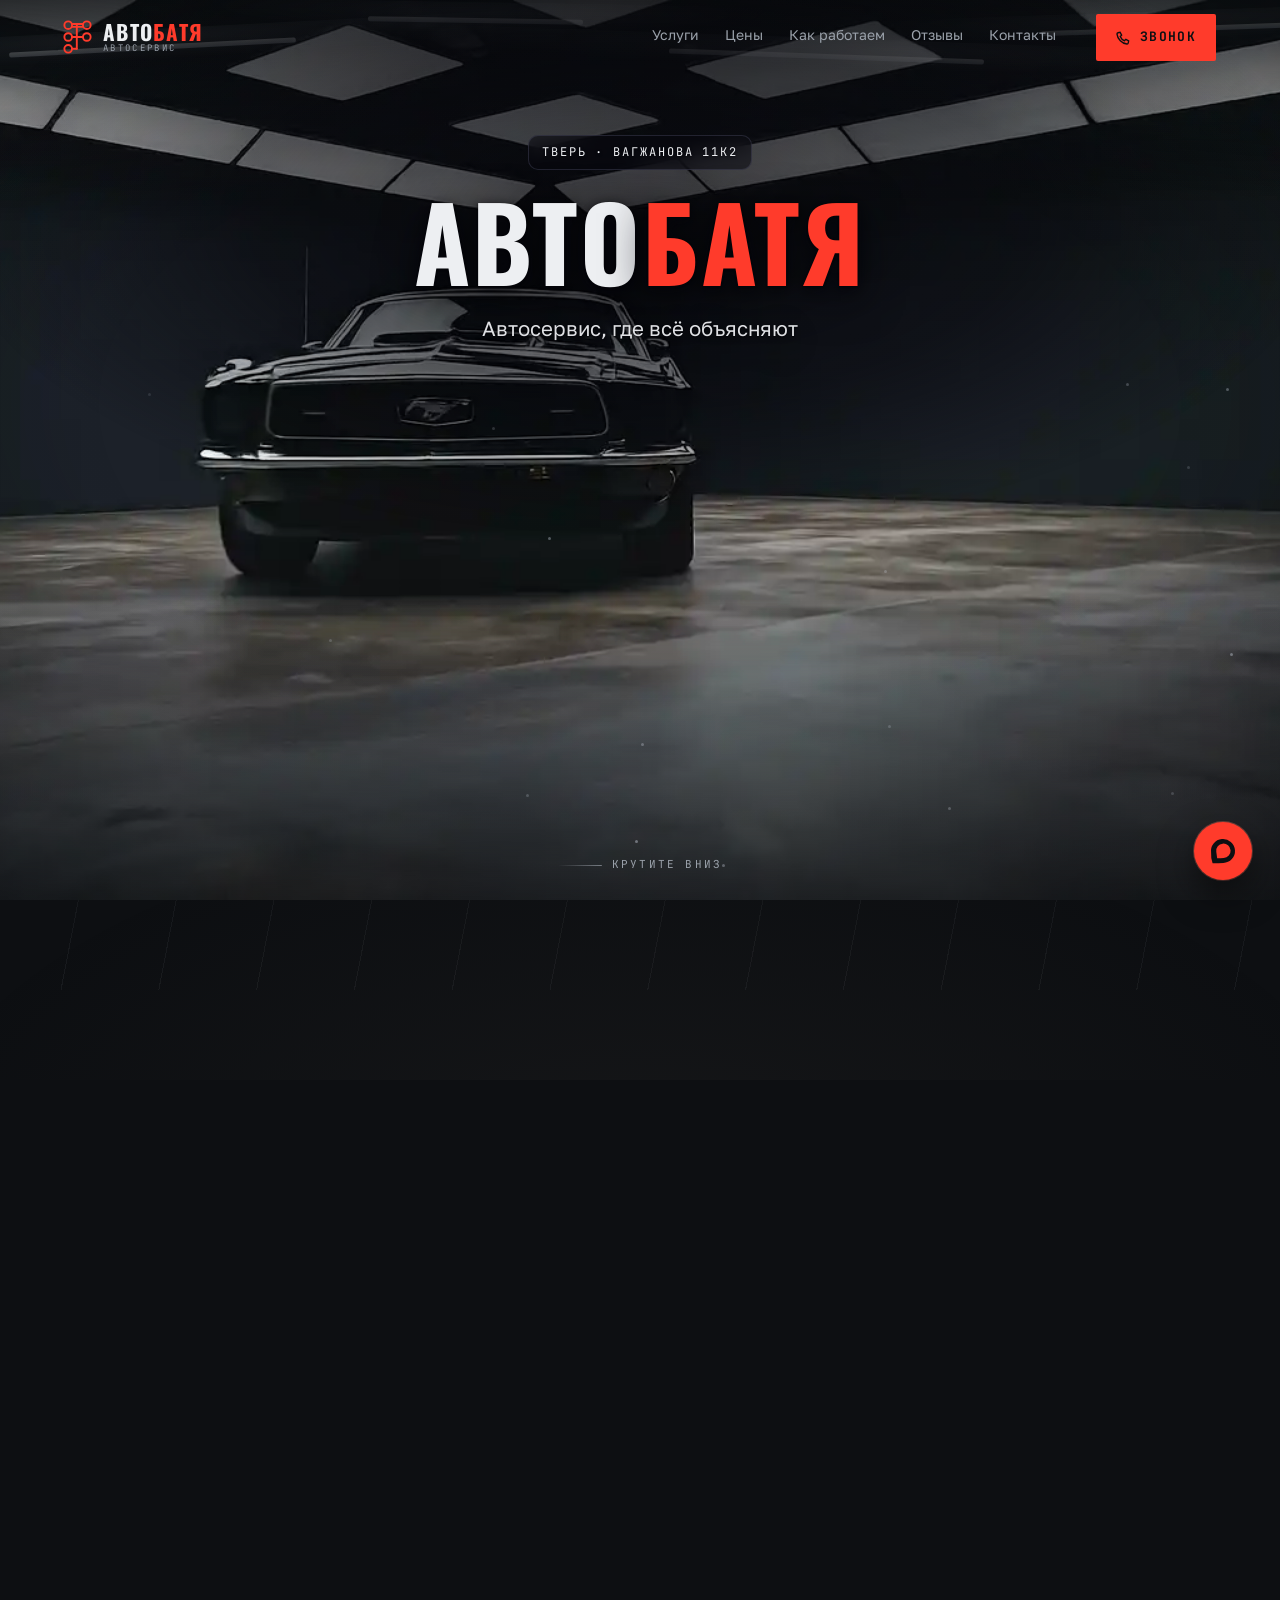
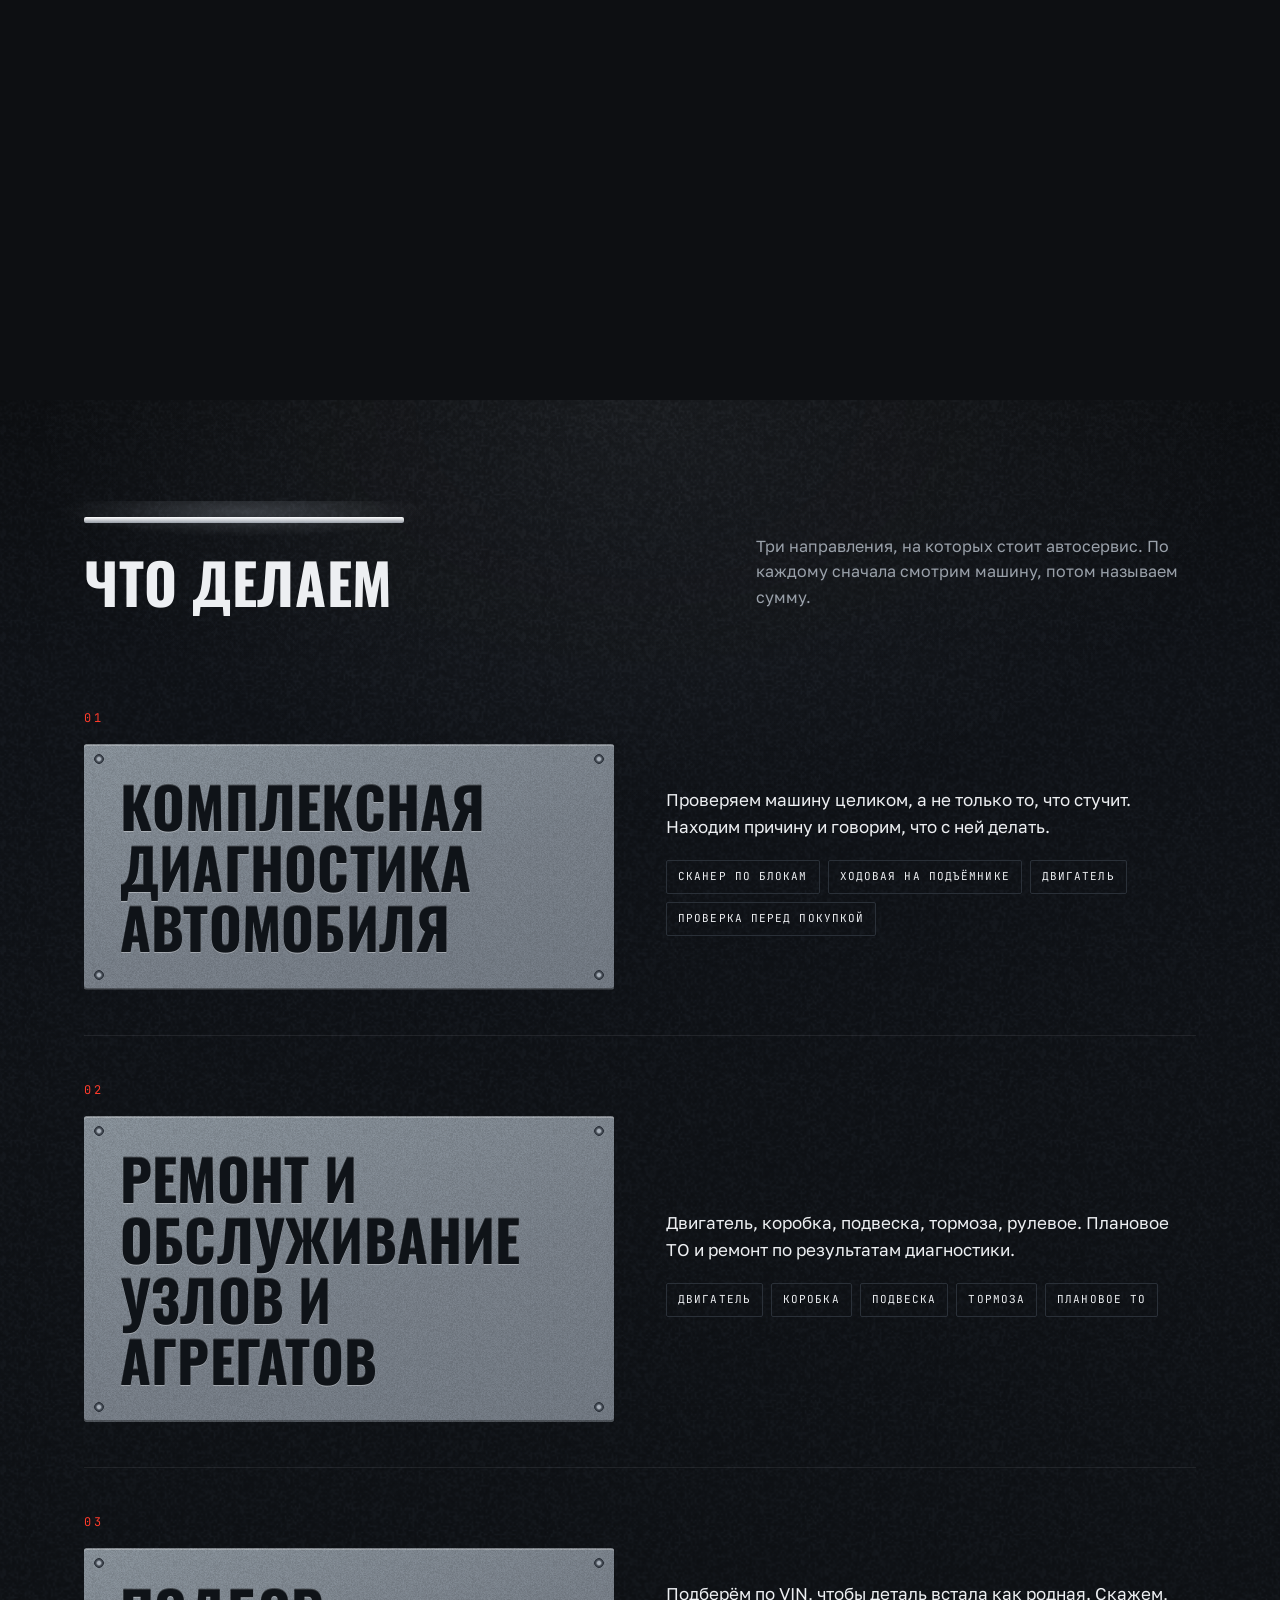
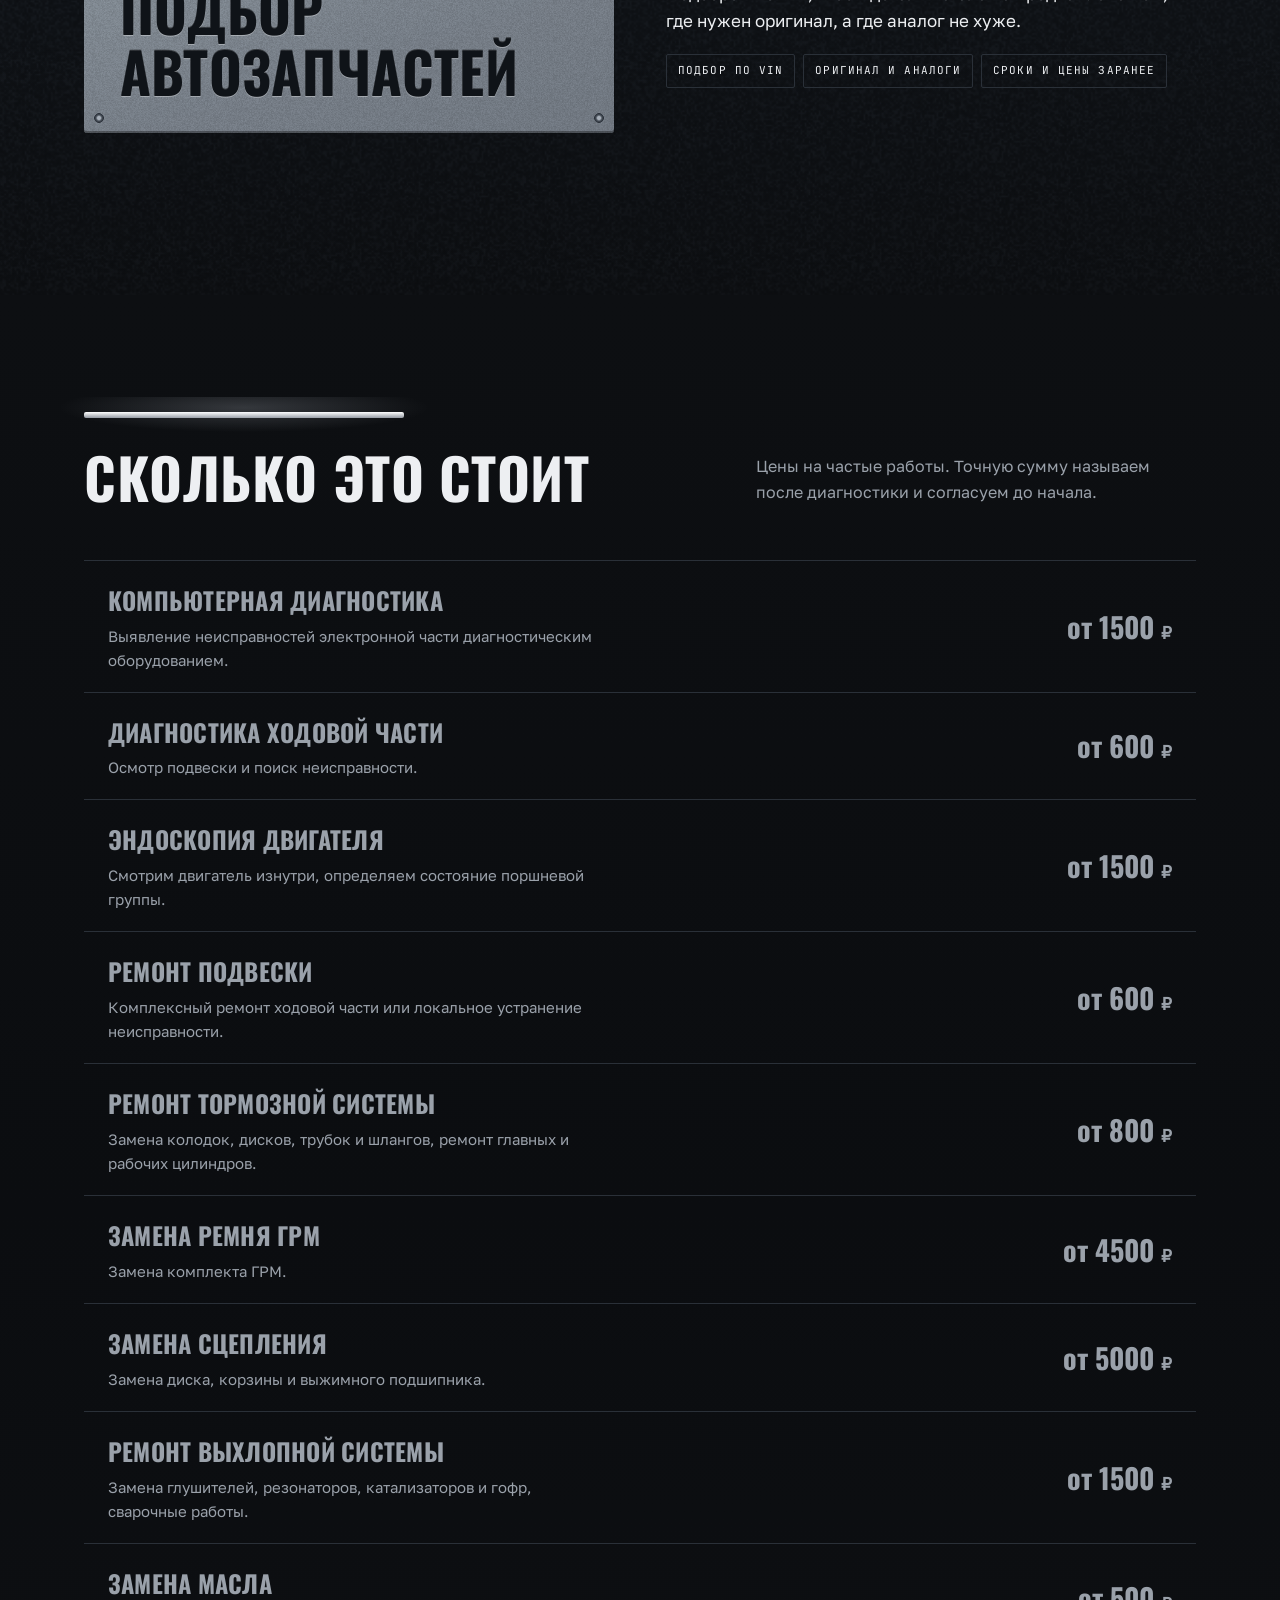
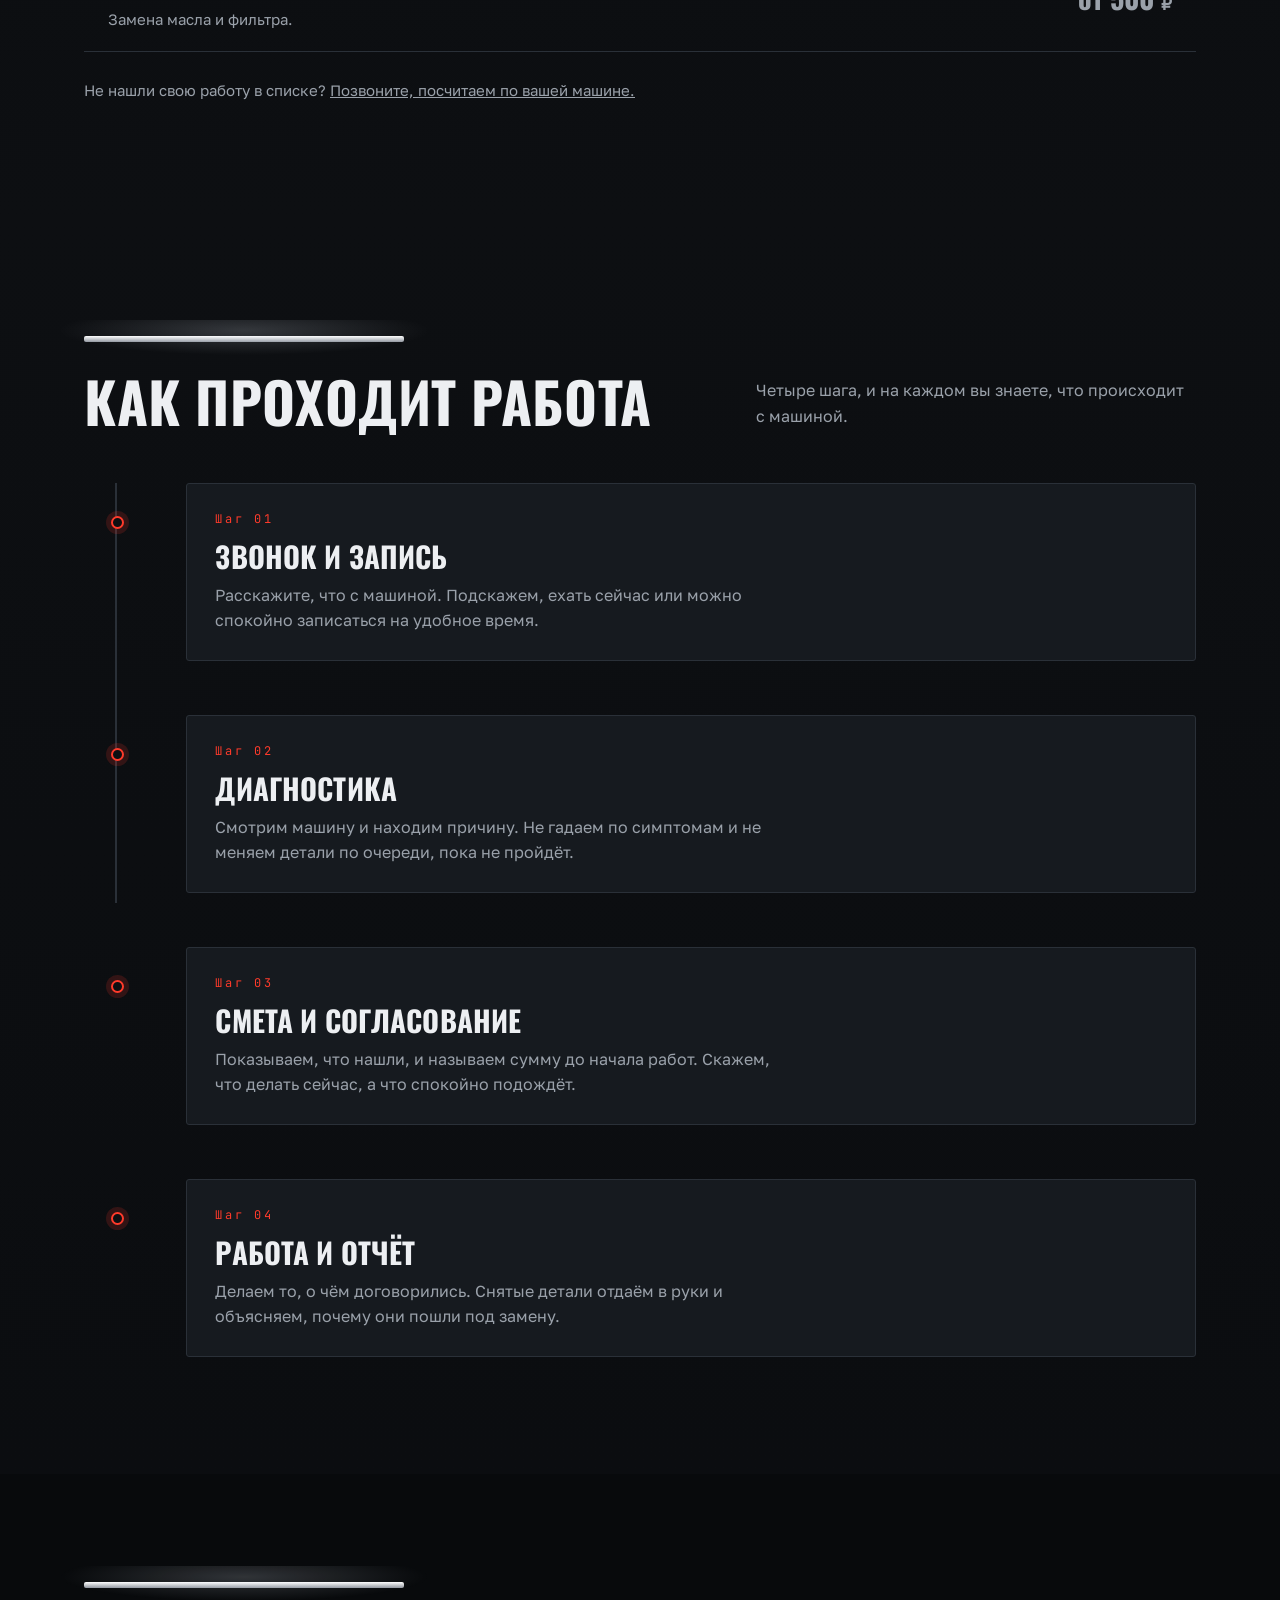
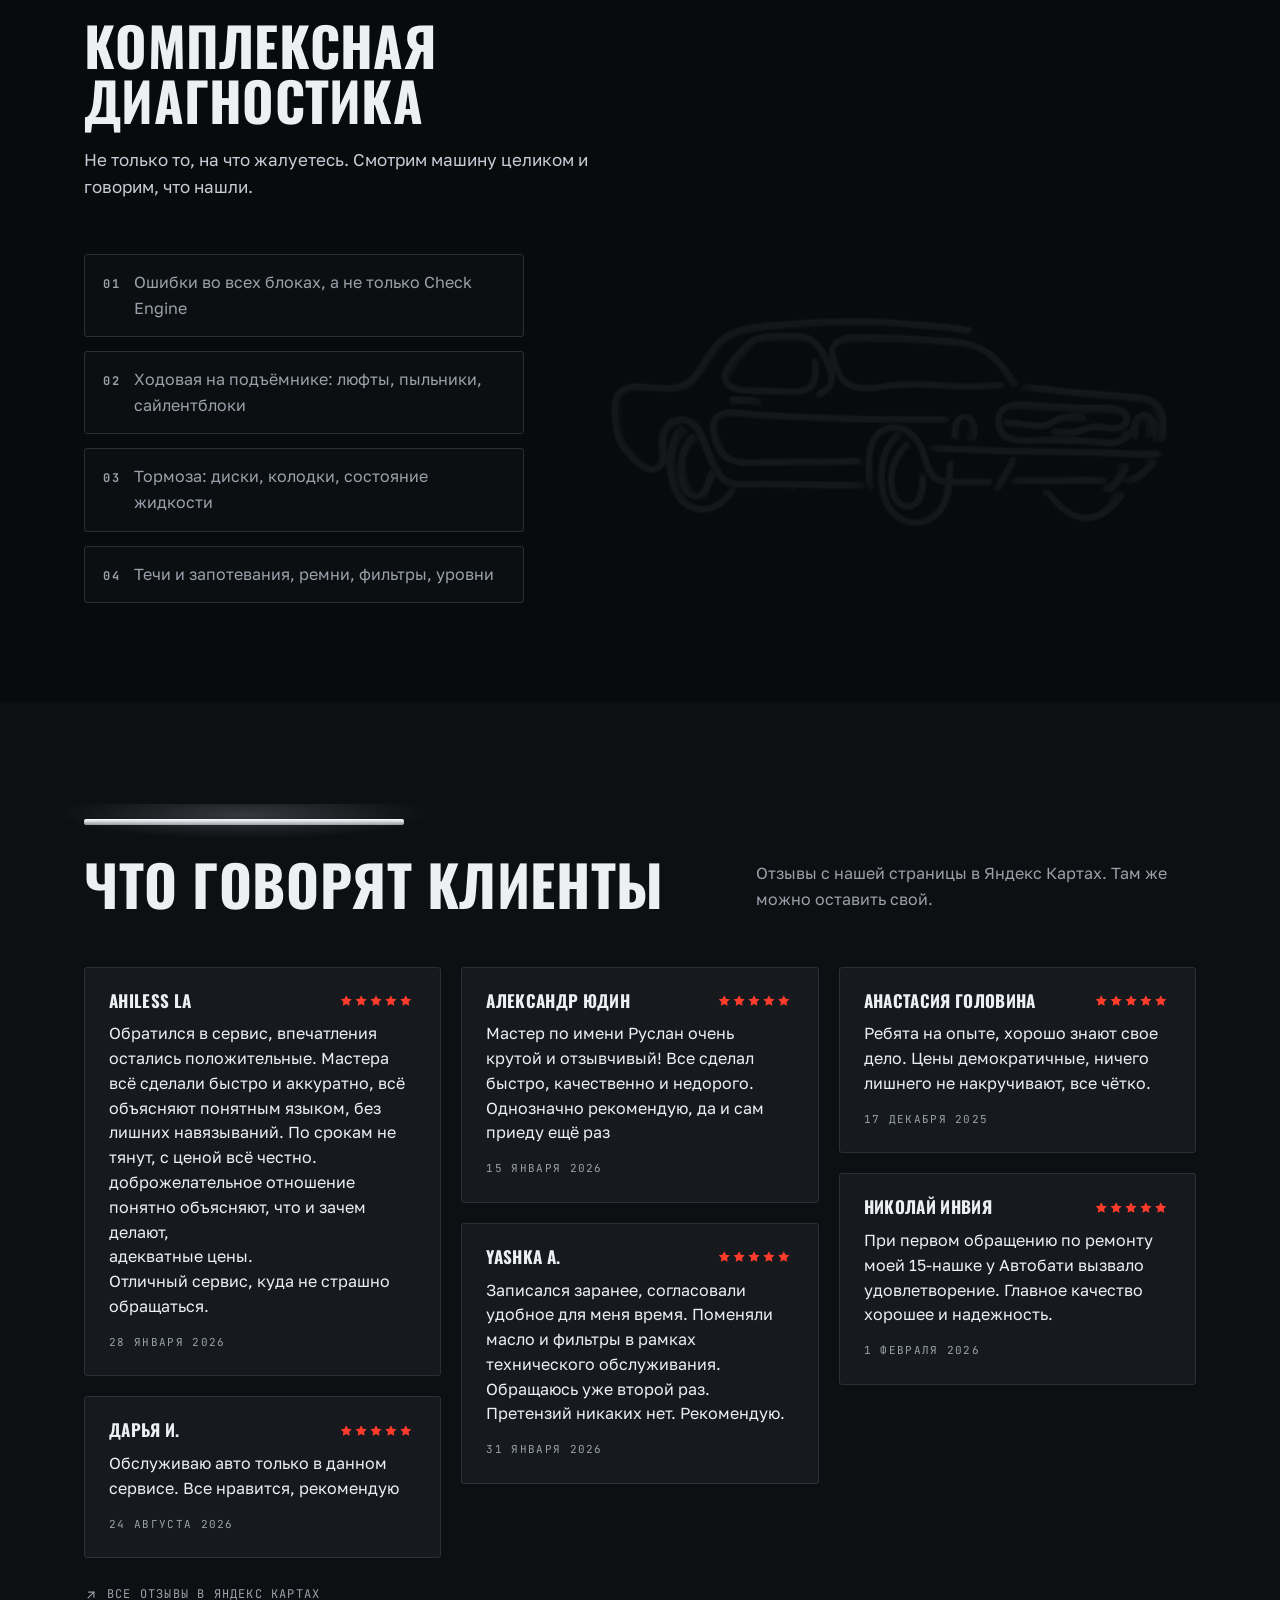
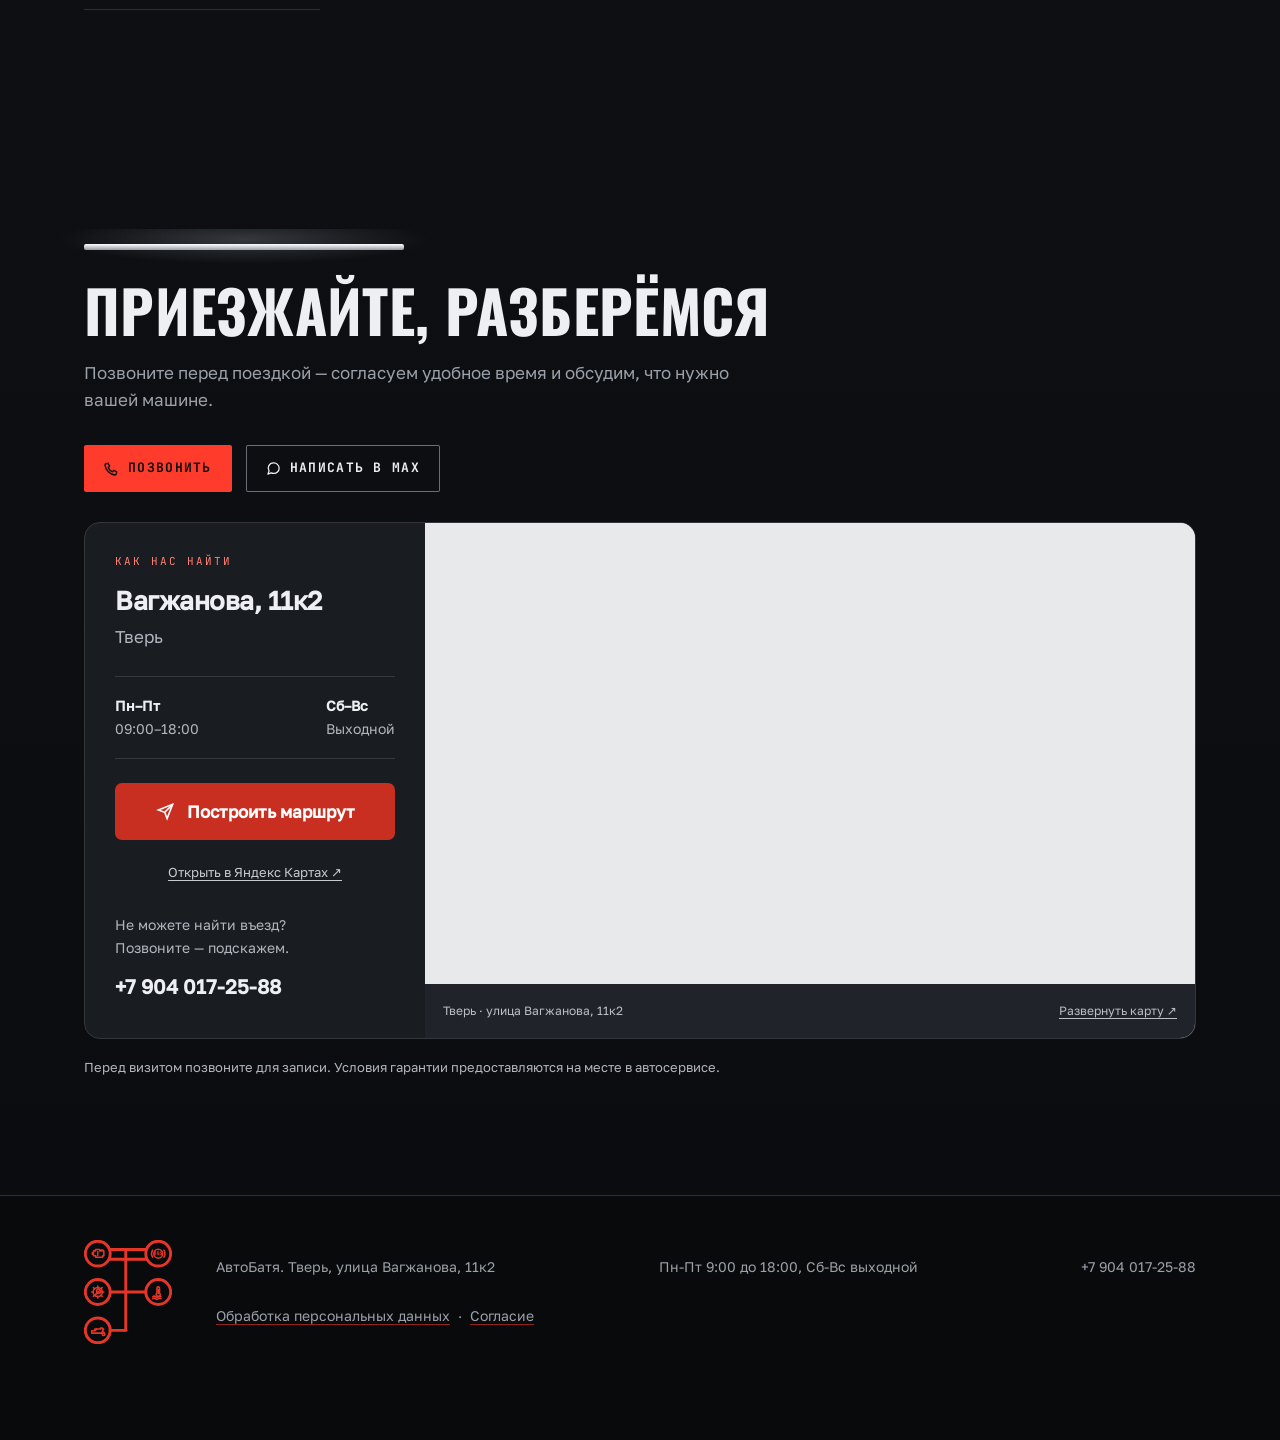
==== index.html @ 53fd4739 "Подготовить постоянную кнопку MAX Промежуточная подготовка в site-improvements-2026-09-07. Эта ветка" ====
<!DOCTYPE html>
<html lang="ru">
<head>
<meta charset="utf-8">
<meta http-equiv="Content-Security-Policy" content="default-src 'self'; script-src 'self'; style-src 'self' 'unsafe-inline'; img-src 'self' data:; font-src 'self'; connect-src 'none'; frame-src https://yandex.ru https://yandex.com; object-src 'none'; base-uri 'none'; form-action 'none'">
<meta name="referrer" content="strict-origin-when-cross-origin">
<meta name="viewport" content="width=device-width, initial-scale=1">
<title>АвтоБатя, автосервис в Твери на Вагжанова 11к2</title>
<meta name="description" content="Комплексная диагностика, ремонт узлов и агрегатов, подбор автозапчастей. Смету согласуем до начала работ, снятые детали покажем. Тверь, улица Вагжанова 11к2.">
<meta name="theme-color" content="#0D0F12">
<meta property="og:type" content="website">
<meta property="og:title" content="АвтоБатя, автосервис в Твери">
<meta property="og:description" content="Сначала причина, потом ремонт. Диагностика, ремонт узлов и агрегатов, подбор запчастей. Тверь, Вагжанова 11к2.">
<meta property="og:url" content="https://fallen555.github.io/AutoBatya-NEW/">
<meta property="og:image" content="https://fallen555.github.io/AutoBatya-NEW/assets/hero-still.jpg">
<meta property="og:image:width" content="1920">
<meta property="og:image:height" content="1080">
<meta property="og:image:alt" content="Чёрный маслкар в боксе автосервиса АвтоБатя">
<meta property="og:site_name" content="АвтоБатя">
<meta property="og:locale" content="ru_RU">
<meta name="twitter:card" content="summary_large_image">
<meta name="twitter:title" content="АвтоБатя, автосервис в Твери">
<meta name="twitter:description" content="Диагностика, ремонт узлов и агрегатов, подбор запчастей. Тверь, Вагжанова 11к2.">
<meta name="twitter:image" content="https://fallen555.github.io/AutoBatya-NEW/assets/hero-still.jpg">
<link rel="canonical" href="https://fallen555.github.io/AutoBatya-NEW/">

<!-- Карточка автосервиса для поисковиков: адрес, часы, телефон, услуги.
     Яндекс и Google читают её и показывают эти данные прямо в выдаче. -->
<script type="application/ld+json">
{
  "@context": "https://schema.org",
  "@type": "AutoRepair",
  "name": "АвтоБатя",
  "description": "Автосервис в Твери: комплексная диагностика, ремонт и обслуживание узлов и агрегатов, подбор автозапчастей. Смету согласуем до начала работ, снятые детали отдаём владельцу.",
  "url": "https://fallen555.github.io/AutoBatya-NEW/",
  "image": "https://fallen555.github.io/AutoBatya-NEW/assets/hero-still.jpg",
  "telephone": "+79040172588",
  "priceRange": "от 500 ₽",
  "currenciesAccepted": "RUB",
  "address": {
    "@type": "PostalAddress",
    "streetAddress": "улица Вагжанова, 11к2",
    "addressLocality": "Тверь",
    "addressRegion": "Тверская область",
    "addressCountry": "RU"
  },
  "geo": {
    "@type": "GeoCoordinates",
    "latitude": 56.853131,
    "longitude": 35.935272
  },
  "hasMap": "https://yandex.ru/maps/org/avtobatya/18764866231/",
  "sameAs": [
    "https://yandex.ru/maps/org/avtobatya/18764866231/"
  ],
  "areaServed": {
    "@type": "City",
    "name": "Тверь"
  },
  "openingHoursSpecification": [
    {
      "@type": "OpeningHoursSpecification",
      "dayOfWeek": [
        "Monday",
        "Tuesday",
        "Wednesday",
        "Thursday",
        "Friday"
      ],
      "opens": "09:00",
      "closes": "18:00"
    }
  ],
  "hasOfferCatalog": {
    "@type": "OfferCatalog",
    "name": "Услуги автосервиса",
    "itemListElement": [
      {
        "@type": "Offer",
        "itemOffered": {
          "@type": "Service",
          "name": "Компьютерная диагностика",
          "description": "Выявление неисправностей электронной части диагностическим оборудованием.",
          "areaServed": {
            "@type": "City",
            "name": "Тверь"
          }
        },
        "priceSpecification": {
          "@type": "PriceSpecification",
          "priceCurrency": "RUB",
          "minPrice": 1500
        }
      },
      {
        "@type": "Offer",
        "itemOffered": {
          "@type": "Service",
          "name": "Диагностика ходовой части",
          "description": "Осмотр подвески и поиск неисправности.",
          "areaServed": {
            "@type": "City",
            "name": "Тверь"
          }
        },
        "priceSpecification": {
          "@type": "PriceSpecification",
          "priceCurrency": "RUB",
          "minPrice": 600
        }
      },
      {
        "@type": "Offer",
        "itemOffered": {
          "@type": "Service",
          "name": "Эндоскопия двигателя",
          "description": "Смотрим двигатель изнутри, определяем состояние поршневой группы.",
          "areaServed": {
            "@type": "City",
            "name": "Тверь"
          }
        },
        "priceSpecification": {
          "@type": "PriceSpecification",
          "priceCurrency": "RUB",
          "minPrice": 1500
        }
      },
      {
        "@type": "Offer",
        "itemOffered": {
          "@type": "Service",
          "name": "Ремонт подвески",
          "description": "Комплексный ремонт ходовой части или локальное устранение неисправности.",
          "areaServed": {
            "@type": "City",
            "name": "Тверь"
          }
        },
        "priceSpecification": {
          "@type": "PriceSpecification",
          "priceCurrency": "RUB",
          "minPrice": 600
        }
      },
      {
        "@type": "Offer",
        "itemOffered": {
          "@type": "Service",
          "name": "Ремонт тормозной системы",
          "description": "Замена колодок, дисков, трубок и шлангов, ремонт цилиндров.",
          "areaServed": {
            "@type": "City",
            "name": "Тверь"
          }
        },
        "priceSpecification": {
          "@type": "PriceSpecification",
          "priceCurrency": "RUB",
          "minPrice": 800
        }
      },
      {
        "@type": "Offer",
        "itemOffered": {
          "@type": "Service",
          "name": "Замена ремня ГРМ",
          "description": "Замена комплекта ГРМ.",
          "areaServed": {
            "@type": "City",
            "name": "Тверь"
          }
        },
        "priceSpecification": {
          "@type": "PriceSpecification",
          "priceCurrency": "RUB",
          "minPrice": 4500
        }
      },
      {
        "@type": "Offer",
        "itemOffered": {
          "@type": "Service",
          "name": "Замена сцепления",
          "description": "Замена диска, корзины и выжимного подшипника.",
          "areaServed": {
            "@type": "City",
            "name": "Тверь"
          }
        },
        "priceSpecification": {
          "@type": "PriceSpecification",
          "priceCurrency": "RUB",
          "minPrice": 5000
        }
      },
      {
        "@type": "Offer",
        "itemOffered": {
          "@type": "Service",
          "name": "Ремонт выхлопной системы",
          "description": "Замена глушителей, резонаторов, катализаторов и гофр, сварочные работы.",
          "areaServed": {
            "@type": "City",
            "name": "Тверь"
          }
        },
        "priceSpecification": {
          "@type": "PriceSpecification",
          "priceCurrency": "RUB",
          "minPrice": 1500
        }
      }
    ]
  }
}
</script>
<link rel="icon" href="data:image/svg+xml,%3Csvg xmlns='http://www.w3.org/2000/svg' viewBox='14 21 602 602'%3E%3Cg fill='none' stroke='%23FF3B2B' stroke-width='46' stroke-linecap='round' stroke-linejoin='round'%3E%3Cpath d='M212 76H418'/%3E%3Cpath d='M212 132H418'/%3E%3Cpath d='M302 76V544'/%3E%3Cpath d='M212 322H418'/%3E%3Cpath d='M212 544H302'/%3E%3Ccircle cx='140' cy='100' r='72'/%3E%3Ccircle cx='490' cy='100' r='72'/%3E%3Ccircle cx='140' cy='322' r='72'/%3E%3Ccircle cx='490' cy='322' r='72'/%3E%3Ccircle cx='140' cy='544' r='72'/%3E%3C/g%3E%3C/svg%3E">
<link rel="preload" href="assets/fonts/oswald-700.woff2" as="font" type="font/woff2" crossorigin>
<link rel="preload" href="assets/fonts/golos-text-400.woff2" as="font" type="font/woff2" crossorigin>
<style>
/* ============================================================
   0. Шрифты, лежат рядом с сайтом, сторонних запросов нет.
      Набор символов: русский алфавит, латиница, цифры, знаки.
   ============================================================ */
@font-face{font-family:'Oswald';font-style:normal;font-weight:700;font-display:swap;src:url('assets/fonts/oswald-700.woff2') format('woff2')}
@font-face{font-family:'Golos Text';font-style:normal;font-weight:400;font-display:swap;src:url('assets/fonts/golos-text-400.woff2') format('woff2')}
@font-face{font-family:'Golos Text';font-style:normal;font-weight:500;font-display:swap;src:url('assets/fonts/golos-text-500.woff2') format('woff2')}
@font-face{font-family:'JetBrains Mono';font-style:normal;font-weight:400;font-display:swap;src:url('assets/fonts/jetbrains-mono-400.woff2') format('woff2')}
@font-face{font-family:'JetBrains Mono';font-style:normal;font-weight:700;font-display:swap;src:url('assets/fonts/jetbrains-mono-700.woff2') format('woff2')}

/* ============================================================
   1. Токены
   ============================================================ */
:root{
  --canvas:#0D0F12;
  --canvas-deep:#080A0C;
  --panel:#161A1F;
  --panel-2:#1E232A;
  --line:#2A3038;
  --neon:#EAF2FF;
  --neon-dim:rgba(234,242,255,.42);
  --accent:#FF3B2B;
  --accent-hover:#FF5A4B;
  --accent-muted:rgba(255,59,43,.16);
  --warm:#8A7A69;
  --text-primary:#EDEFF2;
  --text-secondary:#9AA1AA;

  --display:'Oswald','Arial Narrow',sans-serif;
  --body:'Golos Text','Segoe UI',system-ui,sans-serif;
  --mono:'JetBrains Mono','Courier New',monospace;

  --ease:cubic-bezier(.22,.61,.36,1);
  --ease-soft:cubic-bezier(.4,.14,.3,1);

  --tshadow:0 1px 2px rgba(5,5,10,.95),0 3px 12px rgba(5,5,10,.78),0 10px 44px rgba(5,5,10,.8);
  --pad:clamp(20px,5vw,72px);
}

*,*::before,*::after{box-sizing:border-box}
html,body{overflow-x:hidden;overflow-x:clip}
html{scroll-behavior:smooth;-webkit-text-size-adjust:100%}
body{
  margin:0;background:var(--canvas);color:var(--text-primary);
  font-family:var(--body);font-weight:400;font-size:17px;line-height:1.6;
  -webkit-font-smoothing:antialiased;
  opacity:1;
}
@keyframes pageIn{from{opacity:0}to{opacity:1}}
h1,h2,h3{font-family:var(--display);font-weight:700;line-height:1.02;margin:0;letter-spacing:.005em}
p{margin:0}
a{color:inherit}
img{max-width:100%;display:block}
button{font:inherit;color:inherit}

.sr-only{position:absolute;width:1px;height:1px;padding:0;margin:-1px;overflow:hidden;clip:rect(0 0 0 0);white-space:nowrap;border:0}
.skip{position:absolute;left:-9999px;top:0;z-index:100;background:var(--accent);color:#0D0F12;padding:12px 18px;font-weight:700;border-radius:0 0 10px 0}
.skip:focus{left:0}
:focus-visible{outline:2px solid var(--accent);outline-offset:3px;border-radius:2px}

.mono{font-family:var(--mono);font-size:12px;letter-spacing:.16em;text-transform:uppercase;color:var(--text-secondary)}
.wrap{max-width:1240px;margin:0 auto;padding-left:var(--pad);padding-right:var(--pad)}

/* ============================================================
   2. Общий фон-среда: пол, свет, зерно
   ============================================================ */
.env{position:fixed;inset:0;z-index:0;pointer-events:none}
.env__glow{position:absolute;inset:-20%;
  background:radial-gradient(ellipse 60% 40% at 50% 0%,rgba(234,242,255,.09),transparent 62%),
             radial-gradient(ellipse 70% 50% at 50% 108%,rgba(138,122,105,.07),transparent 60%);
  animation:envDrift 78s var(--ease-soft) -22s infinite alternate}
.env__floor{position:absolute;left:-10%;right:-10%;bottom:-10%;height:60%;
  background:repeating-linear-gradient(101deg,rgba(234,242,255,.05) 0 1px,transparent 1px 96px);
  mask-image:linear-gradient(to top,#000,transparent 82%);
  -webkit-mask-image:linear-gradient(to top,#000,transparent 82%);
  animation:floorDrift 96s linear -30s infinite}
.env__grain{position:absolute;inset:0;background-image:url('assets/grain.png');background-size:190px 190px;opacity:.05;mix-blend-mode:overlay}
@keyframes envDrift{from{transform:translate3d(-1.4%,0,0) scale(1.02)}to{transform:translate3d(1.4%,1%,0) scale(1.06)}}
@keyframes floorDrift{from{transform:translate3d(0,0,0)}to{transform:translate3d(96px,0,0)}}

/* ============================================================
   2б. Искры по краям страницы: вспышки сварки на холсте
   ============================================================ */
.sparks{position:fixed;top:0;bottom:0;z-index:3;pointer-events:none;overflow:hidden;
  width:calc((100vw - 1160px) / 2);opacity:0;transition:opacity 1.1s var(--ease)}
.sparks.live{opacity:1}
.sparks--l{left:0}
.sparks--r{right:0}
.sparks canvas{display:block;width:100%;height:100%}
@media (max-width:1200px){.sparks{display:none}}

/* ============================================================
   3. Шапка
   ============================================================ */
.nav{position:fixed;top:0;left:0;right:0;z-index:60;
  display:flex;align-items:center;gap:18px;
  padding:14px var(--pad);
  transition:background .5s var(--ease),border-color .5s var(--ease),backdrop-filter .5s var(--ease);
  border-bottom:1px solid transparent}
.nav.solid{background:rgba(9,11,14,.82);backdrop-filter:blur(14px);border-bottom-color:var(--line)}
.brand{display:flex;align-items:center;gap:12px;text-decoration:none;flex:0 0 auto}
/* Знак автосервиса. В шапке он мелкий, поэтому пиктограммы внутри кружков
   спрятаны: на 32 пикселях они превращаются в кашу. Толщина линии задаётся
   в единицах картинки и подбирается под каждый размер отдельно. */
.brand__mark{width:27px;height:32px;flex:0 0 auto;color:var(--accent);overflow:visible}
.brand__mark .mk__wires{stroke-width:36}
.brand__mark .mk__icons{display:none}
/* Под названием — род занятий: человек должен с первого экрана понимать,
   что попал на автосервис. Подпись мелкая и приглушённая, чтобы не спорить
   с названием; интерлиньяж прижат к единице, иначе строки разъезжаются. */
.brand__txt{display:flex;flex-direction:column;justify-content:center;gap:2px;min-width:0}
.brand__name{font-family:var(--display);font-weight:700;font-size:21px;letter-spacing:.06em;
  text-transform:uppercase;line-height:1}
.brand__kind{font-family:var(--mono);font-size:9px;letter-spacing:.26em;text-transform:uppercase;
  color:var(--text-secondary);line-height:1}
.nav__links{display:flex;gap:26px;margin-left:auto;align-items:baseline}
.nav__links a{font-size:14px;text-decoration:none;color:var(--text-secondary);position:relative;padding-bottom:4px;transition:color .35s var(--ease)}
.nav__links a::after{content:"";position:absolute;left:0;right:0;bottom:0;height:2px;background:var(--accent);transform:scaleX(0);transform-origin:left;transition:transform .4s var(--ease)}
.nav__links a:hover{color:var(--text-primary)}
.nav__links a:hover::after{transform:scaleX(1)}
.nav__call{margin-left:22px}

.btn{display:inline-flex;align-items:center;justify-content:center;gap:9px;
  font-family:var(--mono);font-weight:700;font-size:13px;letter-spacing:.1em;text-transform:uppercase;
  text-decoration:none;border:0;border-radius:2px;cursor:pointer;
  padding:13px 20px;background:var(--accent);color:#0D0F12;
  transition:background .35s var(--ease),transform .35s var(--ease),box-shadow .45s var(--ease);
  box-shadow:0 0 0 rgba(255,59,43,0)}
.btn:hover{background:var(--accent-hover);transform:translateY(-2px);box-shadow:0 10px 30px rgba(255,59,43,.24)}
.btn:active{transform:translateY(0)}
.btn--ghost{background:transparent;color:var(--text-primary);box-shadow:inset 0 0 0 1px var(--neon-dim)}
.btn--ghost:hover{background:rgba(234,242,255,.06);box-shadow:inset 0 0 0 1px var(--neon-dim)}
/* кнопка с номером: у моноширинного шрифта ноль с точкой внутри и в мелком
   кегле читается как восьмёрка, поэтому цифры набраны основным шрифтом */
.btn--tel{font-family:var(--body);letter-spacing:.06em;text-transform:none;
  font-variant-numeric:tabular-nums;font-feature-settings:"tnum" 1}
.btn svg{width:15px;height:15px;flex:0 0 auto}

/* ============================================================
   4. Герой: сцена, видео, кольцо загрузки
   ============================================================ */
.hero{display:none;position:relative;z-index:1;height:400vh}
.scrub-enabled .hero{display:block}
.scrub-enabled .static-hero{display:none}
.stage{position:sticky;top:0;height:100vh;height:100svh;overflow:hidden;background:var(--canvas-deep)}
.stage__media{position:absolute;inset:0}
.poster{position:absolute;inset:0;background-size:cover;background-position:50% 50%;
  transition:opacity 1.1s var(--ease)}
#hero{position:absolute;inset:0;width:100%;height:100%;display:block;
  opacity:0;transition:opacity 1s var(--ease);will-change:transform;transform:translateZ(0)}
.stage.video-ready #hero{opacity:1}
.stage.video-ready .poster{opacity:0}
.stage.video-failed #hero{display:none}

.scrim{position:absolute;inset:0;pointer-events:none;
  background:radial-gradient(ellipse 120% 90% at 50% 45%,rgba(10,10,18,0) 35%,rgba(10,10,18,.62) 100%)}
.vignette{position:absolute;inset:0;pointer-events:none;
  background:linear-gradient(to bottom,rgba(8,10,12,.78) 0%,rgba(8,10,12,0) 22%,rgba(8,10,12,0) 66%,rgba(8,10,12,.72) 100%)}

/* лампы над машиной, слой параллакса */
.lamps{position:absolute;left:-6%;right:-6%;top:0;height:34vh;pointer-events:none;
  transform:translate3d(0,calc(var(--sp,0) * -6vh),0)}
.lamp{position:absolute;top:calc(var(--t) * 1vh);left:var(--x);width:var(--w);height:5px;border-radius:2px;
  background:linear-gradient(180deg,#fff,rgba(234,242,255,.72));
  transform:rotate(var(--r,0deg));opacity:var(--o,.5)}
.lamp::after{content:"";position:absolute;left:-160%;right:-160%;top:-320%;bottom:-980%;
  background:radial-gradient(ellipse 50% 50% at 50% 12%,rgba(234,242,255,.30),transparent 70%);
  opacity:.85}
.lamp--flick::after{animation:flick 7.5s steps(1,end) -2.2s infinite}
.lamp--flick2::after{animation:flick2 9.3s steps(1,end) -5.1s infinite}
@keyframes flick{0%,72%,100%{opacity:.85}73%{opacity:.34}74%{opacity:.9}75.5%{opacity:.42}76.5%{opacity:.88}}
@keyframes flick2{0%,44%,100%{opacity:.8}45%{opacity:.46}46%{opacity:.86}47%{opacity:.5}48%{opacity:.84}}

/* пыль в луче */
.dust{position:absolute;inset:0;pointer-events:none;transform:translate3d(0,calc(var(--sp,0) * 4vh),0)}
.dust i{position:absolute;width:3px;height:3px;border-radius:50%;background:rgba(234,242,255,.5);
  filter:blur(.4px);animation:float 22s linear infinite}
@keyframes float{0%{transform:translate3d(0,10vh,0);opacity:0}12%{opacity:.7}88%{opacity:.5}100%{transform:translate3d(2vw,-30vh,0);opacity:0}}

/* кольцо загрузки */
.ring{position:absolute;right:calc(var(--pad) - 4px);bottom:calc(var(--pad) - 4px);width:44px;height:44px;color:var(--neon-dim);
  transition:opacity .6s var(--ease)}
.ring circle{transition:stroke-dashoffset .18s linear}
.stage.video-ready .ring{opacity:0}
.chev{position:absolute;right:var(--pad);bottom:var(--pad);width:26px;height:26px;color:var(--neon-dim);
  animation:chev 2.6s var(--ease-soft) infinite}
@keyframes chev{0%,100%{transform:translateY(-4px);opacity:.5}50%{transform:translateY(4px);opacity:1}}

/* ============================================================
   5. Полосы текста в герое
   ============================================================ */
.bands{position:absolute;inset:0}
.band{position:absolute;inset:0;display:flex;flex-direction:column;justify-content:center;
  padding:0 var(--pad);opacity:0;text-shadow:var(--tshadow);pointer-events:none}
.band.live{pointer-events:auto}
.band::before{content:"";position:absolute;inset:-4%;pointer-events:none;
  opacity:calc(.25 + .75*var(--k,1))}
.band > *{position:relative;z-index:1}
.band--center{align-items:center;text-align:center;justify-content:flex-start;padding-top:15vh}
.band--center::before{background:radial-gradient(ellipse 64% 42% at 50% 26%,rgba(5,5,10,.8) 0%,rgba(5,5,10,.56) 44%,rgba(5,5,10,0) 78%)}
.band--right{align-items:flex-end;text-align:right}
.band--right::before{background:radial-gradient(ellipse 68% 62% at 78% 50%,rgba(5,5,10,.86) 0%,rgba(5,5,10,.64) 46%,rgba(5,5,10,0) 78%)}
.band--left{align-items:flex-start;text-align:left}
.band--left::before{background:radial-gradient(ellipse 68% 62% at 24% 52%,rgba(5,5,10,.86) 0%,rgba(5,5,10,.64) 46%,rgba(5,5,10,0) 78%)}

.hl{color:var(--accent)}
.band .kicker{margin-bottom:18px}
.chip{display:inline-block;background:rgba(8,8,15,.55);border:1px solid rgba(96,96,126,.3);border-radius:10px;
  padding:7px 13px;backdrop-filter:blur(10px);text-shadow:0 1px 3px rgba(5,5,10,.85);color:var(--text-primary)}
.band-title{font-size:clamp(34px,5.4vw,76px);line-height:1.02;text-transform:uppercase;letter-spacing:.01em;max-width:13ch}
.band--right .band-title{margin-left:auto}
.band--center .band-title{font-size:clamp(46px,8vw,110px);letter-spacing:.02em;max-width:11ch;margin:0 auto}
.band-sub{margin-top:20px;font-size:clamp(16px,1.6vw,21px);color:var(--text-primary);max-width:34ch;opacity:.94}
.band--right .band-sub{margin-left:auto}
.band--center .band-sub{margin-left:auto;margin-right:auto;max-width:32ch}
.band__cta{margin-top:30px;display:flex;gap:14px;flex-wrap:wrap;align-items:center}
.band__cta .btn{text-shadow:none}
.band__hours{font-family:var(--mono);font-size:12px;letter-spacing:.1em;color:var(--text-primary);text-transform:uppercase}

/* разбитый на слова и буквы текст */
.vis{display:block}
.w{display:inline-block;white-space:pre;line-height:1;will-change:transform,opacity}
.c{display:inline-block;line-height:1;will-change:transform,opacity}

/* появление: слова вверх */
[data-entrance="rise"] .w,[data-entrance="settle"] .w{
  --kc:clamp(0,(var(--k,0) - var(--th,0))*2.8,1);
  opacity:var(--kc);
  transform:translateY(calc((1 - var(--kc)) * 26px))}
/* появление: выход из глубины */
[data-entrance="depth"] .w{
  --kc:clamp(0,(var(--k,0) - var(--th,0))*2.6,1);
  opacity:var(--kc);
  transform:scale(calc(.84 + .16*var(--kc))) translateY(calc((1 - var(--kc)) * 10px))}
/* появление: из размытия в резкость */
[data-entrance="blur"] .vis{position:relative;display:block}
[data-entrance="blur"] .vis--soft{position:absolute;inset:0;filter:blur(11px);opacity:calc(1 - var(--k,0))}
[data-entrance="blur"] .vis--sharp{opacity:var(--k,0)}
/* появление: буквы съезжают по горизонтали */
[data-entrance="grid"] .c{
  --kc:clamp(0,(var(--k,0) - var(--th,0))*3,1);
  opacity:var(--kc);
  transform:translateX(calc((1 - var(--kc)) * var(--jx,0px)))}
/* финал: заголовок, потом строка, потом кнопка */
[data-entrance="settle"] .band-sub{--ks:clamp(0,(var(--k,0) - .5)*3.4,1);opacity:var(--ks);transform:translateY(calc((1 - var(--ks)) * 14px))}
[data-entrance="settle"] .band__cta{--kb:clamp(0,(var(--k,0) - .68)*4,1);opacity:var(--kb);transform:translateY(calc((1 - var(--kb)) * 16px))}
[data-entrance="depth"] .band-sub,[data-entrance="blur"] .band-sub,[data-entrance="grid"] .band-sub{
  --ks:clamp(0,(var(--k,0) - .42)*3,1);opacity:var(--ks);transform:translateY(calc((1 - var(--ks)) * 12px))}

/* индикатор прокрутки в самом начале */
.hint{position:absolute;left:50%;bottom:26px;transform:translateX(-50%);display:flex;align-items:center;gap:10px;
  font-family:var(--mono);font-size:11px;letter-spacing:.2em;text-transform:uppercase;color:var(--text-secondary);
  opacity:var(--hintO,1);transition:opacity .5s var(--ease);pointer-events:none}
.hint__bar{width:44px;height:1px;background:linear-gradient(90deg,transparent,var(--neon-dim));position:relative;overflow:hidden}
.hint__bar::after{content:"";position:absolute;inset:0;background:linear-gradient(90deg,transparent,var(--neon));transform:translateX(-100%);animation:sweep 2.8s var(--ease-soft) infinite}
@keyframes sweep{0%{transform:translateX(-100%)}60%,100%{transform:translateX(100%)}}

/* ============================================================
   6. Статичный герой (телефоны, «меньше движения»)
   ============================================================ */
.static-hero{display:flex;position:relative;min-height:100vh;min-height:100svh;
  background:var(--canvas-deep);
  align-items:flex-end;padding:96px var(--pad) 48px}
/* фон подгружается только когда блок показан, у скрытого блока картинка не качается */
.static-hero__img{position:absolute;inset:0;background-size:cover;background-position:50% 54%;
  background-image:url('assets/hero-still.jpg')}
.static-hero__veil{position:absolute;inset:0;
  background:linear-gradient(to bottom,rgba(8,10,12,.72) 0%,rgba(8,10,12,.25) 38%,rgba(8,10,12,.86) 82%,rgba(8,10,12,.97) 100%)}
.static-hero__in{position:relative;width:100%}
.static-hero h1{font-size:clamp(46px,15vw,86px);text-transform:uppercase;letter-spacing:.02em;margin:16px 0 0;text-shadow:var(--tshadow)}
.static-hero p{margin-top:16px;font-size:17px;max-width:26ch;color:var(--text-primary);text-shadow:var(--tshadow)}
.static-hero .btn{margin-top:26px;text-shadow:none}
.static-hero .kicker{text-shadow:var(--tshadow)}
/* Адрес — это подпись, а не абзац. Правило .static-hero p давало ему ширину
   в 26 знаков, и номер дома уезжал на вторую строку. Держим плашку в одну
   строку, а кегль привязываем к ширине экрана: на обычных телефонах он
   остаётся прежним, на совсем узких плашка ужимается, но не переносится. */
.static-hero .chip{max-width:none;white-space:nowrap;font-size:min(17px,4.5vw)}

/* ============================================================
   7. Секции: общий ритм
   ============================================================ */
.sec{position:relative;z-index:1;padding:clamp(88px,13vh,150px) 0}
.sec__head{display:flex;align-items:flex-end;gap:22px;flex-wrap:wrap;margin-bottom:clamp(38px,6vh,64px)}
.sec__title{font-size:clamp(32px,4.4vw,58px);text-transform:uppercase;letter-spacing:.01em}
.sec__note{font-size:16px;color:var(--text-secondary);max-width:44ch;margin-left:auto}

/* лампа над секцией */
.tube{display:block;position:relative;width:min(320px,54vw);height:6px;border-radius:2px;margin-bottom:30px;
  background:linear-gradient(180deg,#fff,rgba(234,242,255,.6))}
.tube::after{content:"";position:absolute;left:-40%;right:-40%;top:-260%;bottom:-760%;
  background:radial-gradient(ellipse 46% 52% at 50% 16%,rgba(234,242,255,.20),transparent 70%);opacity:.9}
.tube::after{animation:breathe 11s var(--ease-soft) -3.2s infinite}
.tube--flick::after{animation:flick 8.4s steps(1,end) -3.4s infinite}
@keyframes breathe{0%,100%{opacity:.72}50%{opacity:1}}

/* появление секций */
.reveal .part{opacity:1;transform:none;
  transition:opacity .8s var(--ease),transform .8s var(--ease)}
.reveal.in .part{opacity:1;transform:none}
.reveal.in .part:nth-child(2){transition-delay:.08s}
.reveal.in .part:nth-child(3){transition-delay:.16s}
.reveal.in .part:nth-child(4){transition-delay:.24s}
.reveal.done .part,.reveal.done .part:nth-child(2),.reveal.done .part:nth-child(3),.reveal.done .part:nth-child(4){transition-delay:0s}

/* ============================================================
   8. Услуги: трафарет по асфальту
   ============================================================ */
.services{background:
    radial-gradient(ellipse 80% 46% at 50% 0%,rgba(234,242,255,.06),transparent 60%),
    linear-gradient(to bottom,var(--canvas) 0%,#101318 18%,#0F1216 82%,var(--canvas) 100%)}
.asphalt{position:absolute;inset:0;pointer-events:none;
  background-image:url('assets/grain.png'),url('assets/grain.png');
  background-size:520px 520px,132px 132px;
  opacity:.17;mix-blend-mode:soft-light}
.services__in{position:relative}

.svc{position:relative;padding:clamp(34px,5vh,58px) 0;border-top:1px solid rgba(234,242,255,.08)}
.svc:first-of-type{border-top:0}
.svc__no{font-family:var(--mono);font-size:12px;letter-spacing:.22em;color:var(--accent);margin-bottom:16px;display:block}

/* бетонная плита, буквы врезаны внутрь и пробиты трафаретом */
.plate{position:relative;overflow:hidden;border-radius:3px;
  padding:clamp(20px,2.6vw,32px) clamp(22px,3vw,36px);
  background:linear-gradient(163deg,#909AA3 0%,#7F8791 58%,#79818B 100%);
  box-shadow:inset 0 2px 0 rgba(255,255,255,.30),inset 0 -2px 0 rgba(0,0,0,.34),0 22px 44px rgba(0,0,0,.5)}
.plate__grain{position:absolute;inset:0;pointer-events:none;
  background-image:url('assets/grain.png');background-size:190px 190px;opacity:.16;mix-blend-mode:multiply}
.plate__bolts{position:absolute;inset:0;pointer-events:none;background-repeat:no-repeat;
  background-image:
    radial-gradient(circle 5px at 15px 15px,#A6AEB8 0 30%,#454C55 62%,#2B313A 92%,rgba(0,0,0,0) 100%),
    radial-gradient(circle 5px at calc(100% - 15px) 15px,#A6AEB8 0 30%,#454C55 62%,#2B313A 92%,rgba(0,0,0,0) 100%),
    radial-gradient(circle 5px at 15px calc(100% - 15px),#A6AEB8 0 30%,#454C55 62%,#2B313A 92%,rgba(0,0,0,0) 100%),
    radial-gradient(circle 5px at calc(100% - 15px) calc(100% - 15px),#A6AEB8 0 30%,#454C55 62%,#2B313A 92%,rgba(0,0,0,0) 100%)}
/* Буквы врезаны в плиту. Трафаретной маски здесь больше нет: полосы поперёк
   штрихов и зерно съедали половину букв, и название услуги приходилось
   угадывать. Остался только рельеф — светлая фаска снизу, тень сверху. */
.plate__text{position:relative;margin:0;font-family:var(--display);font-weight:700;text-transform:uppercase;
  font-size:clamp(30px,8.4vw,56px);font-size:clamp(30px,13cqw,56px);
  line-height:1.08;letter-spacing:.004em;color:#0F1318;
  text-shadow:0 1px 0 rgba(255,255,255,.34),0 -1px 0 rgba(0,0,0,.5)}

.svc__text{margin-top:22px;font-size:17px;color:var(--text-primary);max-width:52ch}
.svc__row{display:flex;gap:clamp(22px,4vw,64px);align-items:center;flex-wrap:wrap}
.svc__col{flex:1 1 320px;min-width:0;container-type:inline-size}
.svc__tags{display:flex;flex-wrap:wrap;gap:8px;margin-top:20px}
.tag{font-family:var(--mono);font-size:11px;letter-spacing:.1em;text-transform:uppercase;color:var(--text-primary);
  border:1px solid var(--line);border-radius:2px;padding:7px 11px}

/* плита открывается при прокрутке */
.svc .plate{clip-path:inset(0 0 0 0);opacity:1;
  transition:clip-path 1.05s var(--ease-soft),opacity .5s var(--ease)}
.svc.in .plate{clip-path:inset(0 0 0 0);opacity:1}
.svc.in:nth-of-type(2) .plate{transition-delay:.06s}
.svc.in:nth-of-type(3) .plate{transition-delay:.12s}

/* ============================================================
   8б. Прейскурант
   ============================================================ */
.prices{background:linear-gradient(to bottom,var(--canvas) 0%,#0B0D10 60%,var(--canvas) 100%)}
.price-list{list-style:none;margin:0;padding:0;border-top:1px solid var(--line)}
.price{position:relative;display:grid;grid-template-columns:1fr auto;gap:4px clamp(18px,3vw,44px);
  align-items:baseline;padding:20px clamp(14px,2vw,24px);border-bottom:1px solid var(--line);
  transition:background .55s var(--ease),border-color .55s var(--ease)}
.price::before{content:"";position:absolute;left:0;top:0;bottom:0;width:2px;background:var(--accent);
  transform:scaleY(0);transform-origin:50% 0;transition:transform .55s var(--ease)}
.price.on{background:linear-gradient(90deg,rgba(30,35,42,.92),rgba(22,26,31,0) 78%)}
.price.on::before{transform:scaleY(1)}
.price__name{grid-column:1;font-family:var(--display);font-weight:700;text-transform:uppercase;
  font-size:clamp(18px,1.9vw,25px);letter-spacing:.01em;color:var(--text-secondary);
  transition:color .55s var(--ease)}
.price__val{grid-column:2;grid-row:1 / span 2;align-self:center;white-space:nowrap;
  font-family:var(--display);font-weight:700;font-size:clamp(20px,2.2vw,30px);
  color:var(--text-secondary);transition:color .55s var(--ease)}
.price__val em{font-style:normal;font-size:.62em;color:var(--text-secondary)}
.price__desc{grid-column:1;font-size:15px;color:var(--text-secondary);max-width:56ch}
.price.on .price__name,.price.on .price__val{color:var(--text-primary)}
.price.on .price__val em{color:var(--accent)}
.price-foot{margin-top:26px;font-size:15px;color:var(--text-secondary)}

/* ============================================================
   9. Как проходит работа
   ============================================================ */
.process{background:linear-gradient(to bottom,var(--canvas) 0%,#0B0D10 100%)}
.process__grid{display:grid;grid-template-columns:64px 1fr;gap:0 clamp(20px,3vw,42px)}
.wire{position:relative}
.wire svg{position:sticky;top:24vh;width:64px;height:min(52vh,420px);overflow:visible}
.wire path{fill:none;stroke:var(--line);stroke-width:2}
.wire .wire__lit{stroke:var(--accent);stroke-dasharray:var(--len,600);
  stroke-dashoffset:calc(var(--len,600) * (1 - var(--draw,0)))}
.steps{display:flex;flex-direction:column;gap:clamp(30px,6vh,64px)}
.step{position:relative;padding:26px 28px;background:var(--panel);border:1px solid var(--line);border-radius:3px;
  transition:border-color .6s var(--ease),transform .6s var(--ease),background .6s var(--ease)}
.step:hover{border-color:var(--neon-dim);transform:translateY(-3px);background:var(--panel-2)}
.step__no{font-family:var(--mono);font-size:12px;letter-spacing:.22em;color:var(--accent);display:block;margin-bottom:12px}
.step h3{font-size:clamp(20px,2.4vw,29px);text-transform:uppercase}
.step p{margin-top:12px;color:var(--text-secondary);font-size:16px;max-width:56ch}
.step__dot{position:absolute;left:calc(-1 * clamp(20px,3vw,42px) - 38px);top:32px;width:13px;height:13px;border-radius:50%;
  background:var(--canvas);border:2px solid var(--line);transition:border-color .5s var(--ease),box-shadow .5s var(--ease)}
.step.in .step__dot{border-color:var(--accent);box-shadow:0 0 0 5px var(--accent-muted)}

/* ============================================================
   10. Живой момент: неоновая вывеска
   ============================================================ */
.light{position:relative;overflow:hidden;background:var(--canvas-deep);
  padding:clamp(84px,12vh,140px) 0}
/* Зарево от вывески по стене бокса. Оболочка отвечает только за прокрутку:
   её прозрачность — квадрат прогресса, поэтому до подхода секции зарева нет,
   при движении вниз оно набирает силу, при движении вверх гаснет. Сама вспышка
   живёт на двух слоях внутри, и их яркость перемножается с этой. */
.light__glow{position:absolute;left:64%;top:56%;width:min(1560px,130%);aspect-ratio:2.1/1;
  transform:translate(-50%,-50%);pointer-events:none;mix-blend-mode:screen;
  opacity:calc(var(--lit,0) * var(--lit,0))}
.glow__l{position:absolute;inset:0;opacity:0;mix-blend-mode:screen}
/* холодный ореол белых трубок — заметно теснее и слабее красного */
.glow__l--cold{background:radial-gradient(ellipse 38% 41% at 50% 50%,
  rgba(190,222,255,.44),rgba(124,178,255,.14) 46%,transparent 74%)}
/* красный ореол кузова — широкий, после запуска он и остаётся основным */
.glow__l--red{background:radial-gradient(ellipse 50% 50% at 50% 50%,
  rgba(255,59,43,.44),rgba(255,38,24,.14) 44%,transparent 72%)}
.light__in{position:relative}
.light__head{max-width:52ch}
.light h2{font-size:clamp(30px,4.2vw,54px);text-transform:uppercase;max-width:16ch}
.light__lede{margin-top:18px;color:#C6CDD6;font-size:17px;max-width:46ch}
/* слева столбик пунктов, справа вывеска */
.light__row{margin-top:clamp(30px,5vh,58px);display:grid;
  grid-template-columns:minmax(0,.88fr) minmax(0,1.24fr);
  gap:clamp(26px,4vw,60px);align-items:center}

/* Сама вывеска: снизу погашенные трубки, поверх — зажжённые.
   Зажжённая картинка разрезана на шесть слоёв (assets/neon-w*.webp и neon-r*.webp):
   три белых — окна с верхом, колёса, решётка с фарами и мелочью; три красных —
   контур с крышей и капотом, средняя линия с дверью и передком, арки с порогом
   и бампером. Единое изображение не анимируется вовсе: каждая группа трубок
   схватывается отдельно, поэтому белое и красное живут независимо. */
.neon{position:relative;width:100%;
  /* Трубки кузова нарисованы жёлтым. Поворот тона на -60 градусов уводит жёлтое
     в фирменный #FF3B2B, а белое остаётся белым: строки матрицы hue-rotate в
     сумме дают единицу, поэтому серые и белые пиксели не сдвигаются. Этот фильтр
     держат только красные слои, белого он не касается. */
  --red-fx:hue-rotate(-60deg) saturate(1.32) drop-shadow(0 0 6px rgba(255,74,58,.42)) drop-shadow(0 0 17px rgba(255,45,32,.26));
  /* белое свечение заметно теснее и слабее: холодный ореол должен остаться местным */
  --white-fx:brightness(1.04) drop-shadow(0 0 4px rgba(198,226,255,.3)) drop-shadow(0 0 11px rgba(150,195,255,.17))}
.neon__image{display:block;width:100%;height:auto;mix-blend-mode:screen;user-select:none}
.neon__image--off{opacity:.34;filter:grayscale(1) brightness(.24) contrast(1.15)}
.neon__lit{position:absolute;inset:0;opacity:var(--lit,0);pointer-events:none;mix-blend-mode:screen}
/* Обёртка группы: на ней и прозрачность, и яркость свечения. Пока контакт слабый,
   ореол почти пропадает; в момент вспышки трубка ярче рабочего режима.
   Рамки — доли холста 1140x510, поэтому обрезанные слои ложатся точно на место. */
.tubes{position:absolute;opacity:0;mix-blend-mode:screen}
.tubes--w1{left:16.1404%;top:12.5490%;width:57.0175%;height:50.9804%}
.tubes--w2{left:5.0877%; top:35.6863%;width:59.2982%;height:53.7255%}
.tubes--w3{left:57.5439%;top:36.6667%;width:38.5088%;height:50.7843%}
.tubes--r1{left:4.9123%; top:12.3529%;width:91.3158%;height:69.2157%}
.tubes--r2{left:13.3333%;top:32.3529%;width:72.4561%;height:28.8235%}
.tubes--r3{left:13.8596%;top:48.8235%;width:74.4737%;height:40.1961%}
.neon__layer{display:block;width:100%;height:100%;user-select:none}
.tubes--w1 .neon__layer,.tubes--w2 .neon__layer,.tubes--w3 .neon__layer{filter:var(--white-fx)}
.tubes--r1 .neon__layer,.tubes--r2 .neon__layer,.tubes--r3 .neon__layer{filter:var(--red-fx)}

/* Шесть раскладок одного рисунка: тьма, короткий удар, срыв, ещё удар, срыв,
   схватилось — дальше пара затухающих подёргиваний. Моменты переключения у всех
   разные, чтобы группы не мигали в такт. Переходы занимают доли процента
   длительности, то есть проходят мгновенно: это удар тока, а не затухание. */
@keyframes neon-w1{
  0%,4%       {opacity:0;   filter:brightness(.25)}
  4.8%,8.6%   {opacity:.92; filter:brightness(1.2)}
  9.4%,17%    {opacity:.08; filter:brightness(.25)}
  17.8%,25%   {opacity:.68; filter:brightness(.95)}
  25.8%,33%   {opacity:.12; filter:brightness(.3)}
  33.8%,42%   {opacity:1;   filter:brightness(1.26)}
  42.8%,48%   {opacity:.42; filter:brightness(.6)}
  48.8%,66%   {opacity:1;   filter:brightness(1.08)}
  66.8%,70%   {opacity:.74; filter:brightness(.86)}
  70.8%,80%   {opacity:1;   filter:brightness(1.04)}
  80.8%,83%   {opacity:.88; filter:brightness(.94)}
  83.8%,100%  {opacity:1;   filter:brightness(1)}}
@keyframes neon-w2{
  0%,5.2%     {opacity:0;   filter:brightness(.25)}
  6%,9.4%     {opacity:.9;  filter:brightness(1.18)}
  10.2%,19%   {opacity:.07; filter:brightness(.25)}
  19.8%,27.4% {opacity:.62; filter:brightness(.9)}
  28.2%,36%   {opacity:.1;  filter:brightness(.3)}
  36.8%,45%   {opacity:1;   filter:brightness(1.22)}
  45.8%,51%   {opacity:.48; filter:brightness(.64)}
  51.8%,68%   {opacity:1;   filter:brightness(1.07)}
  68.8%,72%   {opacity:.78; filter:brightness(.88)}
  72.8%,79%   {opacity:1;   filter:brightness(1.03)}
  79.8%,81.4% {opacity:.9;  filter:brightness(.95)}
  82.2%,100%  {opacity:1;   filter:brightness(1)}}
@keyframes neon-w3{
  0%,3.6%     {opacity:0;   filter:brightness(.25)}
  4.4%,8%     {opacity:.94; filter:brightness(1.22)}
  8.8%,18.4%  {opacity:.06; filter:brightness(.25)}
  19.2%,26%   {opacity:.7;  filter:brightness(.94)}
  26.8%,34.6% {opacity:.14; filter:brightness(.3)}
  35.4%,44%   {opacity:1;   filter:brightness(1.25)}
  44.8%,50%   {opacity:.4;  filter:brightness(.58)}
  50.8%,66%   {opacity:1;   filter:brightness(1.08)}
  66.8%,70.4% {opacity:.72; filter:brightness(.86)}
  71.2%,78%   {opacity:1;   filter:brightness(1.03)}
  78.8%,79.6% {opacity:.92; filter:brightness(.96)}
  80.4%,100%  {opacity:1;   filter:brightness(1)}}
/* красные бьются злее: и провалы глубже, и вспышки ярче рабочего режима */
@keyframes neon-r1{
  0%,5%       {opacity:0;   filter:brightness(.18)}
  5.8%,9.4%   {opacity:.95; filter:brightness(1.42)}
  10.2%,18.6% {opacity:.05; filter:brightness(.18)}
  19.4%,26.8% {opacity:.7;  filter:brightness(1.05)}
  27.6%,35.4% {opacity:.1;  filter:brightness(.22)}
  36.2%,44%   {opacity:1;   filter:brightness(1.5)}
  44.8%,50%   {opacity:.38; filter:brightness(.5)}
  50.8%,64%   {opacity:1;   filter:brightness(1.14)}
  64.8%,68.4% {opacity:.62; filter:brightness(.72)}
  69.2%,78%   {opacity:1;   filter:brightness(1.06)}
  78.8%,82.2% {opacity:.84; filter:brightness(.9)}
  83%,100%    {opacity:1;   filter:brightness(1)}}
@keyframes neon-r2{
  0%,4.2%     {opacity:0;   filter:brightness(.18)}
  5%,8.6%     {opacity:.98; filter:brightness(1.46)}
  9.4%,17.4%  {opacity:.04; filter:brightness(.18)}
  18.2%,24.6% {opacity:.66; filter:brightness(1)}
  25.4%,34%   {opacity:.12; filter:brightness(.22)}
  34.8%,43%   {opacity:1;   filter:brightness(1.52)}
  43.8%,49.4% {opacity:.34; filter:brightness(.48)}
  50.2%,66%   {opacity:1;   filter:brightness(1.16)}
  66.8%,70.6% {opacity:.58; filter:brightness(.7)}
  71.4%,80%   {opacity:1;   filter:brightness(1.05)}
  80.8%,84%   {opacity:.86; filter:brightness(.92)}
  84.8%,100%  {opacity:1;   filter:brightness(1)}}
@keyframes neon-r3{
  0%,3.4%     {opacity:0;   filter:brightness(.18)}
  4.2%,7.8%   {opacity:1;   filter:brightness(1.48)}
  8.6%,16.2%  {opacity:.05; filter:brightness(.18)}
  17%,23.4%   {opacity:.74; filter:brightness(1.08)}
  24.2%,32.6% {opacity:.09; filter:brightness(.22)}
  33.4%,42%   {opacity:1;   filter:brightness(1.54)}
  42.8%,48.6% {opacity:.3;  filter:brightness(.46)}
  49.4%,64.4% {opacity:1;   filter:brightness(1.18)}
  65.2%,69%   {opacity:.55; filter:brightness(.68)}
  69.8%,79.4% {opacity:1;   filter:brightness(1.06)}
  80.2%,84.4% {opacity:.88; filter:brightness(.93)}
  85.2%,100%  {opacity:1;   filter:brightness(1)}}

/* Порядок розжига. Белые: 0, 180 и 380 мс — к 910 мс весь холодный неон стоит
   ровно. Красные подхватывают с 700, 1000 и 1300 мс, последнее дрожание гаснет
   на 2110 мс. Вся раскачка укладывается примерно в 2,1 секунды. */
.light.ignite .tubes{animation-timing-function:linear;animation-iteration-count:1;
  animation-fill-mode:both}
.light.ignite .tubes--w1{animation-name:neon-w1;animation-duration:.9s; animation-delay:0ms}
.light.ignite .tubes--w2{animation-name:neon-w2;animation-duration:.8s; animation-delay:180ms}
.light.ignite .tubes--w3{animation-name:neon-w3;animation-duration:.66s;animation-delay:380ms}
.light.ignite .tubes--r1{animation-name:neon-r1;animation-duration:1.04s;animation-delay:700ms}
.light.ignite .tubes--r2{animation-name:neon-r2;animation-duration:.99s; animation-delay:1000ms}
.light.ignite .tubes--r3{animation-name:neon-r3;animation-duration:.95s; animation-delay:1300ms}

/* Ореол идёт за трубками. Холодный вспыхивает вместе с белыми и, когда те
   отработали, оседает до слабого местного свечения. Красный включается вместе
   с кузовом и после запуска остаётся основным. Обе раскладки заканчиваются на
   постоянном значении, дальше их держит fill-mode. */
@keyframes glow-cold{
  0%,1.8%     {opacity:0}
  2.3%,4.1%   {opacity:.5}
  4.5%,8.1%   {opacity:.06}
  8.5%,11.9%  {opacity:.34}
  12.4%,15.7% {opacity:.08}
  16.1%,20%   {opacity:.85}
  20.4%,22.9% {opacity:.3}
  23.3%,31.4% {opacity:.9}
  31.8%,33.3% {opacity:.5}
  33.8%,43.4% {opacity:.86}
  50%,100%    {opacity:.34}}
@keyframes glow-red{
  0%,3.6%     {opacity:0}
  4.2%,6.6%   {opacity:.55}
  7.2%,13%    {opacity:.04}
  13.6%,18.6% {opacity:.4}
  19.2%,24%   {opacity:.08}
  24.6%,30%   {opacity:.78}
  30.6%,34%   {opacity:.34}
  34.6%,44.4% {opacity:.72}
  45.1%,50%   {opacity:1}
  50.6%,55%   {opacity:.42}
  55.6%,70%   {opacity:.88}
  70.6%,73%   {opacity:.6}
  73.6%,88%   {opacity:.94}
  88.6%,91%   {opacity:.78}
  91.6%,100%  {opacity:1}}
.light.ignite .glow__l{animation-timing-function:linear;animation-iteration-count:1;
  animation-fill-mode:both}
.light.ignite .glow__l--cold{animation-name:glow-cold;animation-duration:2.1s;animation-delay:0ms}
.light.ignite .glow__l--red{animation-name:glow-red;animation-duration:1.42s;animation-delay:700ms}

/* Разогревшись, трубка изредка чуть проседает — раз в полтора десятка секунд
   и почти незаметно. Периоды у всех групп разные, чтобы они не совпадали. */
@keyframes tube-drift{
  0%,97.1%,100%{opacity:1}
  97.5%{opacity:.86}  97.9%{opacity:1}
  98.3%{opacity:.93}  98.7%{opacity:1}}
.light.ignite .neon__layer{animation:tube-drift 14s linear 4s infinite}
.light.ignite .tubes--w2 .neon__layer{animation-duration:16s;animation-delay:6s}
.light.ignite .tubes--w3 .neon__layer{animation-duration:21s;animation-delay:9s}
.light.ignite .tubes--r1 .neon__layer{animation-duration:13s;animation-delay:5s}
.light.ignite .tubes--r2 .neon__layer{animation-duration:17s;animation-delay:7.5s}
.light.ignite .tubes--r3 .neon__layer{animation-duration:19s;animation-delay:11s}

.checks{list-style:none;margin:0;padding:0;display:flex;flex-direction:column;gap:14px}
.checks li{display:flex;gap:14px;align-items:baseline;padding:15px 18px;
  background:rgba(15,18,22,.72);border:1px solid var(--line);border-radius:3px;
  transform:translateY(9px);
  transition:transform .5s var(--ease),background .5s var(--ease),border-color .5s var(--ease),box-shadow .6s var(--ease);
  transition-delay:calc(var(--d,0) * .34s)}
.checks li.on{transform:none;background:linear-gradient(180deg,#232A33,#1A1F26);
  border-color:rgba(198,226,255,.6);
  box-shadow:0 0 0 1px rgba(198,226,255,.3),0 0 34px rgba(130,185,255,.42),
             inset 0 0 30px rgba(130,185,255,.16),0 12px 34px rgba(0,0,0,.45);
  animation:ignite .6s var(--ease) calc(var(--d,0) * .34s) 1}
@keyframes ignite{
  0%{box-shadow:0 0 0 1px rgba(214,236,255,.7),0 0 60px rgba(160,205,255,.7),inset 0 0 46px rgba(160,205,255,.35),0 12px 34px rgba(0,0,0,.4)}
  38%{box-shadow:0 0 0 1px rgba(198,226,255,.3),0 0 16px rgba(130,185,255,.2),inset 0 0 20px rgba(130,185,255,.08),0 12px 34px rgba(0,0,0,.4)}
  100%{box-shadow:0 0 0 1px rgba(198,226,255,.22),0 0 26px rgba(130,185,255,.3),inset 0 0 28px rgba(130,185,255,.12),0 12px 34px rgba(0,0,0,.4)}
}
.checks b{font-family:var(--mono);font-size:12px;letter-spacing:.14em;font-weight:700;flex:0 0 auto;
  color:var(--text-secondary);transition:color .5s var(--ease)}
.checks li.on b{color:var(--accent)}
.checks span{font-size:16px;color:var(--text-secondary);transition:color .5s var(--ease)}
.checks li.on span{color:var(--text-primary)}

/* ============================================================
   10б. Отзывы
   ============================================================ */
.reviews{background:var(--canvas)}
/* Отзывы разной длины, поэтому не сетка, а колонки: в сетке строка тянется
   по самой высокой карточке и рядом с длинным отзывом зияет пустота.
   Колонки укладывают карточки вплотную, число колонок берётся от ширины. */
.revs{list-style:none;margin:clamp(26px,4vh,44px) 0 0;padding:0;
  columns:290px;column-gap:clamp(14px,1.8vw,20px)}
.rev{background:var(--panel);border:1px solid var(--line);border-radius:3px;
  padding:clamp(18px,2.2vw,24px);display:flex;flex-direction:column;gap:11px;
  break-inside:avoid;-webkit-column-break-inside:avoid;
  margin:0 0 clamp(14px,1.8vw,20px)}
.rev__top{display:flex;align-items:center;justify-content:space-between;gap:12px;flex-wrap:wrap}
.rev__name{font-family:var(--display);font-weight:700;text-transform:uppercase;
  letter-spacing:.02em;font-size:17px;line-height:1.1}
.rev__stars{width:80px;height:14px;flex:0 0 auto;color:var(--accent)}
/* Отзывы приходят с переносами строк, как их набрал человек. Сохраняем
   разбивку: переписывать чужие слова нельзя, а склеенные в абзац фразы
   выглядят так, будто их редактировали. */
.rev__text{margin:0;font-size:16px;line-height:1.55;color:var(--text-primary);white-space:pre-line}
.rev__date{font-family:var(--mono);font-size:11px;letter-spacing:.12em;text-transform:uppercase;
  color:var(--text-secondary);margin-top:auto;padding-top:4px}
.revs__more{display:inline-flex;align-items:center;gap:9px;margin-top:clamp(20px,3vh,30px);
  font-family:var(--mono);font-size:12px;letter-spacing:.1em;text-transform:uppercase;
  color:var(--text-secondary);text-decoration:none;
  border-bottom:1px solid var(--line);padding-bottom:5px;
  transition:color .35s var(--ease),border-color .35s var(--ease)}
.revs__more:hover,.revs__more:focus-visible{color:var(--text-primary);border-color:var(--accent)}
.revs__more svg{width:14px;height:14px;flex:0 0 auto}

/* ============================================================
   11. Контакты
   ============================================================ */
.contacts{background:linear-gradient(to bottom,var(--canvas) 0%,#0A0C0F 100%)}
.contacts__grid{display:grid;grid-template-columns:1.1fr .9fr;gap:clamp(28px,5vw,70px);align-items:start}
.contacts h2{font-size:clamp(32px,4.6vw,60px);text-transform:uppercase}
.contacts__lede{margin-top:18px;color:var(--text-secondary);font-size:17px;max-width:40ch}
.contacts__cta{margin-top:32px;display:flex;gap:14px;flex-wrap:wrap;align-items:center}
.info{display:flex;flex-direction:column;gap:2px;border-left:1px solid var(--line);padding-left:clamp(18px,2.6vw,34px)}
.info__row{padding:20px 0;border-bottom:1px solid rgba(234,242,255,.07)}
.info__row:last-child{border-bottom:0}
.info__k{font-family:var(--mono);font-size:11px;letter-spacing:.18em;text-transform:uppercase;color:var(--text-secondary)}
.info__v{margin-top:9px;font-size:19px;line-height:1.45}
.info__v a{text-decoration:none;border-bottom:1px solid var(--line);transition:border-color .35s var(--ease),color .35s var(--ease)}
.info__v a:hover{border-color:var(--accent);color:var(--accent)}
.info__small{margin-top:6px;font-size:15px;color:var(--text-secondary)}
.phone-big{font-family:var(--display);font-weight:700;font-size:clamp(26px,3.2vw,40px);letter-spacing:.02em;text-decoration:none;
  border-bottom:2px solid var(--accent-muted);transition:border-color .4s var(--ease)}
.phone-big:hover{border-color:var(--accent)}


/* ============================================================
   12. Подвал
   ============================================================ */
.foot{position:relative;z-index:1;border-top:1px solid var(--line);background:var(--canvas-deep);
  /* снизу оставляем место под плавающую кнопку, иначе она накрывает телефон */
  padding:44px 0 clamp(96px,12vh,124px)}
.foot__grid{display:flex;gap:clamp(22px,4vw,44px);flex-wrap:wrap;align-items:center}
/* в подвале места хватает, поэтому знак показан целиком, с пиктограммами */
.foot__mark{width:88px;height:104px;flex:0 0 auto;color:var(--accent);opacity:.9}
.foot__mark .mk__wires{stroke-width:17}
.foot__mark .mk__icons{stroke-width:8.5}
.foot__lines{display:flex;gap:26px;flex-wrap:wrap;align-items:baseline;
  justify-content:space-between;flex:1 1 420px;min-width:0}
.foot p,.foot a{font-size:14px;color:var(--text-secondary)}
.foot a{text-decoration:none}
.foot a:hover{color:var(--text-primary)}
/* ссылки на правовые документы: подчёркнуты, чтобы их находили глазами */
.foot__docs{display:flex;gap:8px;flex-wrap:wrap}
.foot__docs a{text-decoration:underline;text-underline-offset:3px;
  text-decoration-color:rgba(255,59,43,.55)}
.foot__docs a:hover{text-decoration-color:var(--accent)}

/* ============================================================
   13. Ворота статичного героя (пять условий)
   ============================================================ */
@media (max-width:720px),
       (orientation:portrait) and (max-width:1024px),
       (orientation:portrait) and (pointer:coarse),
       (orientation:landscape) and (pointer:coarse) and (max-height:560px),
       (prefers-reduced-motion:reduce){
  .scrub-enabled .hero{display:none}
  .scrub-enabled .static-hero{display:flex}
}

/* мелкие накладки прячем на низких экранах */
@media (max-height:560px){.hint,.dust{display:none}}

/* ============================================================
   13б. Кнопка «написать в MAX» в углу экрана
   ============================================================ */
/* Кружок со знаком, без надписи. Название читает голосовой доступ через
   aria-label на самой ссылке, поэтому подписи в разметке нет. */
.maxbtn{position:fixed;right:clamp(14px,2.4vw,28px);bottom:clamp(14px,2.4vw,28px);z-index:70;
  display:inline-flex;align-items:center;justify-content:center;
  width:58px;height:58px;border-radius:50%;text-decoration:none;
  background:var(--accent);color:#0D0F12;
  box-shadow:0 14px 34px rgba(0,0,0,.5),0 0 0 1px rgba(255,120,100,.35);
  transition:background .35s var(--ease),transform .35s var(--ease)}
.maxbtn:hover{background:var(--accent-hover);transform:translateY(-2px)}
.maxbtn svg{width:30px;height:30px;flex:0 0 auto}

/* ============================================================
   14. Адаптив
   ============================================================ */
@media (max-width:1000px){
  .contacts__grid{grid-template-columns:1fr}
  .light__row{grid-template-columns:1fr;gap:clamp(24px,4vh,40px)}
  .neon{order:-1}
  .info{border-left:0;border-top:1px solid var(--line);padding-left:0;padding-top:12px}
  .sec__note{margin-left:0}
}
@media (max-width:420px){.mono{letter-spacing:.1em;font-size:11px}}
@media (max-width:720px){
  body{font-size:16px}
  .price{grid-template-columns:1fr auto;padding:18px 12px;gap:8px 14px}
  .price__val{grid-row:1;align-self:baseline}
  .price__desc{grid-column:1 / -1;font-size:14px;max-width:100%}
  .nav__links{display:none}
  .nav__call{margin-left:auto}
  .process__grid{grid-template-columns:1fr}
  .wire{display:none}
  .step__dot{display:none}
  .svc__row{gap:18px}
  .plate{padding:18px 18px}
  /* на телефоне вывеска идёт от края до края, иначе теряется */
  .neon{order:-1;width:100vw;max-width:none;margin-left:calc(50% - 50vw);margin-right:calc(50% - 50vw)}
  .light__glow{left:50%}
}
@media (pointer:coarse){
  .btn{min-height:44px}
}

/* ============================================================
   15. Меньше движения
   ============================================================ */
@media (prefers-reduced-motion:reduce){
  *,*::before,*::after{animation:none!important;transition:none!important}
  body{opacity:1}
  .reveal .part{opacity:1;transform:none}
  .svc .plate{clip-path:inset(0 0 0 0);opacity:1}
  .neon__lit{opacity:1}
  /* анимации выключены целиком, поэтому и трубки, и ореол сразу в рабочем виде:
     красное зарево основное, холодное — слабое местное, как после запуска */
  .tubes{opacity:1}
  .light__glow{opacity:.5}
  .glow__l--cold{opacity:.34}
  .glow__l--red{opacity:1}
  .checks li{transform:none}
  .price.on{background:linear-gradient(90deg,rgba(30,35,42,.92),rgba(22,26,31,0) 78%)}
  .sparks{display:none}
  .wire .wire__lit{stroke-dashoffset:0}
}
body.paused *,body.paused *::before,body.paused *::after{animation-play-state:paused!important}
/* мерцание останавливается, когда лампа ушла с экрана */
.tube.off::after,.lamp.off::after{animation-play-state:paused}

/* Проверка 07.09.2026: контент доступен до запуска JavaScript. */
html{scroll-padding-top:88px}
[hidden]{display:none!important}
.mobile-menu{display:none}
.static-hero .hero-hours{max-width:none;font-size:14px;margin-top:16px}

.guarantee-note{margin-top:22px}
.foot{padding-bottom:max(96px,env(safe-area-inset-bottom))}
.maxbtn{bottom:max(20px,env(safe-area-inset-bottom))}
.effects-off *,.effects-off *::before,.effects-off *::after{animation:none!important;transition:none!important}
html.effects-off{scroll-behavior:auto}
.effects-off .sparks{display:none}
@media(max-width:1000px){
 .nav{padding:12px;gap:8px}
 .nav__links{display:none}
 .nav__call{margin-left:auto;padding:12px 10px;font-size:11px;letter-spacing:.03em;flex-shrink:0}
 .brand{gap:8px}.brand__name{font-size:19px}.brand__kind{font-size:8px}.brand__mark{width:22px;height:28px}
 .mobile-menu{display:block;flex:0 0 auto}
 .mobile-menu summary{cursor:pointer;min-height:44px;display:flex;align-items:center;padding:10px 6px;border:1px solid var(--line);border-radius:3px;font-size:14px;list-style:none}
 .mobile-menu summary::-webkit-details-marker{display:none}
 .mobile-menu[open] summary{border-color:var(--accent)}
 .mobile-menu__links{position:absolute;left:12px;right:12px;top:calc(100% + 4px);display:grid;grid-template-columns:1fr 1fr;gap:4px;background:#0D0F12;border:1px solid #9AA1AA;border-radius:6px;padding:8px;box-shadow:0 12px 30px #0008}
 .mobile-menu__links a{min-height:48px;padding:12px;text-decoration:none}
 .mobile-menu__links a:hover{background:var(--panel)}
 .static-hero{padding-top:100px}
 .plate__text{overflow-wrap:normal;word-break:normal}
}
@media(max-width:360px){.brand__name{font-size:17px}.brand__kind{font-size:7px}.brand{gap:6px}.nav{gap:6px}.nav__call{gap:6px;padding:12px 8px}}
@media(prefers-reduced-motion:reduce){html{scroll-behavior:auto}}


/* Адрес и настоящая карта: независимая ссылка на маршрут доступна при отказе виджета. */
.contacts__lede{max-width:680px}
.visit-layout{display:grid;grid-template-columns:340px minmax(0,1fr);margin-top:30px;border:1px solid #34363b;border-radius:16px;overflow:hidden;background:#191c21}
.visit-details{padding:30px;display:flex;flex-direction:column;min-width:0}
.visit-tag{color:#ff8074;font:11px/1.5 var(--mono);letter-spacing:2px;text-transform:uppercase;margin-bottom:15px}
.visit-address{font:650 26px/1.3 var(--body);letter-spacing:-.5px;margin:0}
.visit-city{color:#b2b7bf;margin:5px 0 26px}
.visit-hours{border-top:1px solid #36383e;border-bottom:1px solid #36383e;padding:18px 0;display:flex;justify-content:space-between;gap:10px;font-size:14px}
.visit-hours strong{font-weight:600}.visit-hours span{color:#b2b7bf}
.visit-route{display:flex;align-items:center;justify-content:center;gap:12px;text-decoration:none;background:#c92f21;color:#fff;font-weight:650;min-height:52px;padding:15px 12px;border-radius:7px;margin:24px 0 10px}
.visit-route:hover{background:#b8271b}.visit-route svg{width:19px;height:19px;flex-shrink:0}
.visit-source{display:flex;align-items:center;justify-content:center;min-height:44px;text-align:center;color:#c6cbd2;font-size:13px;text-underline-offset:3px}
.visit-help{margin:20px 0 0;color:#b2b7bf;font-size:14px}
.visit-phone{display:inline-flex;align-items:center;min-height:44px;margin-top:5px;font-size:20px;font-weight:650;text-decoration:none;color:#edeff2}
.visit-map-area{min-width:0;background:#e8e9eb;display:flex;flex-direction:column}
.visit-map-area iframe{display:block;width:100%;height:400px;flex:1;min-height:400px;border:0;background:#e8e9eb}
.visit-map-foot{display:flex;align-items:center;justify-content:space-between;gap:12px;background:#202329;color:#bac0c9;font-size:12px;padding:5px 18px}
.visit-map-foot a{display:inline-flex;align-items:center;min-height:44px;white-space:nowrap;text-underline-offset:3px}
.guarantee-note{font-size:13px;color:#b2b7bf;margin-top:18px}
@media(max-width:800px){.visit-layout{grid-template-columns:1fr}.visit-details{padding:24px}.visit-map-area iframe{height:340px;min-height:340px}.visit-map-foot{flex-wrap:wrap;gap:0 12px}.visit-help{margin-top:20px}}
@media(max-width:380px){.visit-details{padding:20px}.visit-address{font-size:24px}.visit-hours{font-size:13px}.visit-route{font-size:15px}}
@media print{.visit-layout{display:block;border-color:#888;background:white;color:black}.visit-map-area{display:none}.visit-details{padding:18px}.visit-details p,.visit-details a,.visit-hours span,.guarantee-note{color:black}.visit-route{background:transparent;border:1px solid #888}}

</style>
</head>
<body>
<a class="skip" href="#main">Перейти к содержимому</a>

<div class="sparks sparks--l" aria-hidden="true"></div>
<div class="sparks sparks--r" aria-hidden="true"></div>

<div class="env" aria-hidden="true">
  <div class="env__glow"></div>
  <div class="env__floor"></div>
  <div class="env__grain"></div>
</div>

<nav class="nav" id="nav" aria-label="Основная навигация">
  <a class="brand" href="#top">
    <svg class="brand__mark" viewBox="61 21 508 602" aria-hidden="true"><g class="mk__wires" fill="none" stroke="currentColor" stroke-width="13" stroke-linecap="round" stroke-linejoin="round"><path d="M212 76H418"/><path d="M212 132H418"/><path d="M302 76V544"/><path d="M212 322H418"/><path d="M212 544H302"/><circle cx="140" cy="100" r="72"/><circle cx="490" cy="100" r="72"/><circle cx="140" cy="322" r="72"/><circle cx="490" cy="322" r="72"/><circle cx="140" cy="544" r="72"/></g><g class="mk__icons" fill="none" stroke="currentColor" stroke-width="6.5" stroke-linecap="round" stroke-linejoin="round"><g transform="translate(87 47) scale(1.06)"><path d="M20 45h7V35h11V27h23v8h9v-5h8v5h5v27h-6v8H39v-8H27v-9h-7z"/><path d="M50 40v13"/><path d="M50 58.5v1.5"/></g><g transform="translate(437 47) scale(1.06)"><circle cx="50" cy="50" r="24"/><path d="M19 31a37 37 0 0 0 0 38"/><path d="M81 31a37 37 0 0 1 0 38"/><text x="50" y="58" text-anchor="middle" font-family="Oswald,'Arial Narrow',sans-serif" font-weight="700" font-size="25" fill="currentColor" stroke="none">ABS</text></g><g transform="translate(87 269) scale(1.06)"><circle cx="50" cy="50" r="25"/><path d="M50 17v9M50 74v9M17 50h9M74 50h9M26.2 26.2l6.4 6.4M67.4 67.4l6.4 6.4M73.8 26.2l-6.4 6.4M32.6 67.4l-6.4 6.4"/><path d="M35 67 57 45"/><path d="M56 32a12 12 0 1 0 12 12l-6-3-3-6z"/></g><g transform="translate(437 269) scale(1.06)"><path d="M43 55V29a7 7 0 0 1 14 0v26a11 11 0 1 1-14 0z"/><path d="M50 36v22"/><path d="M20 76q7.5-7 15 0t15 0 15 0"/><path d="M20 87q7.5-7 15 0t15 0 15 0"/></g><g transform="translate(87 491) scale(1.06)"><path d="M17 65V52h17l11-9h20v-6h11v6h6L71 65z"/><path d="M34 52v-9h11"/><path d="M82 59c-3 4-7 9-7 12.5a7 7 0 0 0 14 0C89 68 85 63 82 59z"/></g></g></svg>
    <span class="brand__txt">
      <span class="brand__name">Авто<span class="hl">Батя</span></span>
      <span class="brand__kind">Автосервис</span>
    </span>
  </a>
  <div class="nav__links">
    <a href="#services">Услуги</a>
    <a href="#prices">Цены</a>
    <a href="#process">Как работаем</a>
    <a href="#reviews">Отзывы</a>
    <a href="#contacts">Контакты</a>
  </div>
  <a class="btn nav__call" href="tel:+79040172588" aria-label="Позвонить: +7 904 017-25-88">
    <svg viewBox="0 0 24 24" fill="none" stroke="currentColor" stroke-width="2.2" aria-hidden="true"><path d="M6.6 3.8 9 8.2 6.8 10.4a12 12 0 0 0 6.8 6.8l2.2-2.2 4.4 2.4-.6 3.4a2 2 0 0 1-2.2 1.6C9.6 21.6 2.4 14.4 1.6 6.6A2 2 0 0 1 3.2 4.4z"/></svg>
    Звонок
  </a>
  <details class="mobile-menu">
    <summary>Меню</summary>
    <div class="mobile-menu__links">
      <a href="#services">Услуги</a><a href="#prices">Цены</a>
      <a href="#process">Как работаем</a><a href="#reviews">Отзывы</a>
      <a href="#contacts">Контакты</a><a href="https://max.ru/u/f9LHodD0cOKcqs8NkZ5m4z4vLB9QyGXKCh0kCnIXLWPeSl9q2ZYtQnyhSR0" target="_blank" rel="noopener noreferrer">Написать в MAX</a>
    </div>
  </details>
</nav>

<main id="main" tabindex="-1">
  <span id="top"></span>

  <!-- ===================== ГЕРОЙ, ПРОКРУТКА ===================== -->
  <section class="hero" id="hero-sec" aria-label="АвтоБатя, автосервис в Твери">
    <div class="stage" id="stage">
      <div class="stage__media" aria-hidden="true">
        <div class="poster" id="poster"></div>
        <canvas id="hero" aria-hidden="true"></canvas>
      </div>
      <div class="scrim" aria-hidden="true"></div>
      <div class="vignette" aria-hidden="true"></div>

      <div class="lamps" id="lamps" aria-hidden="true">
        <span class="lamp lamp--flick" style="--x:6%;--w:20%;--t:5;--r:-3deg;--o:.22"></span>
        <span class="lamp" style="--x:31%;--w:15%;--t:2;--r:1deg;--o:.16"></span>
        <span class="lamp lamp--flick2" style="--x:52%;--w:22%;--t:6;--r:2deg;--o:.2"></span>
        <span class="lamp" style="--x:78%;--w:17%;--t:3;--r:-2deg;--o:.15"></span>
      </div>
      <div class="dust" id="dust" aria-hidden="true"></div>

      <div class="bands" id="bands">
        <div class="band band--center" data-band="0,0.16" data-entrance="rise" data-ramp="0.034">
          <p class="kicker mono chip">Тверь · Вагжанова 11к2</p>
          <h1 class="band-title split" data-accent="Батя">АвтоБатя</h1>
          <p class="band-sub">Автосервис, где всё объясняют</p>
        </div>

        <div class="band band--right" data-band="0.19,0.38" data-entrance="depth">
          <p class="band-title split">Сначала причина. Потом ремонт.</p>
          <p class="band-sub">Деталь наугад не меняем.</p>
        </div>

        <div class="band band--right" data-band="0.41,0.6" data-entrance="blur">
          <p class="band-title split">Сумму скажем заранее</p>
          <p class="band-sub">Смету согласуем до начала работ. В конце сюрпризов нет.</p>
        </div>

        <div class="band band--right" data-band="0.63,0.8" data-entrance="grid" data-spread="0.5">
          <p class="band-title split">Покажем всё, что сняли</p>
          <p class="band-sub">Старые детали отдадим в руки и объясним простыми словами.</p>
        </div>

        <div class="band band--left" data-band="0.84,1" data-entrance="settle">
          <p class="band-title split">Приезжайте, разберёмся</p>
          <p class="band-sub">Пн-Пт с 9:00 до 18:00. Сб-Вс выходной.</p>
          <div class="band__cta">
            <a class="btn btn--tel" href="tel:+79040172588">
              <svg viewBox="0 0 24 24" fill="none" stroke="currentColor" stroke-width="2.2" aria-hidden="true"><path d="M6.6 3.8 9 8.2 6.8 10.4a12 12 0 0 0 6.8 6.8l2.2-2.2 4.4 2.4-.6 3.4a2 2 0 0 1-2.2 1.6C9.6 21.6 2.4 14.4 1.6 6.6A2 2 0 0 1 3.2 4.4z"/></svg>
              +7 904 017-25-88
            </a>
            <span class="band__hours">Вагжанова 11к2, Тверь</span>
          </div>
        </div>
      </div>

      <svg class="ring" id="ring" viewBox="0 0 48 48" aria-hidden="true">
        <circle cx="24" cy="24" r="20" fill="none" stroke="currentColor" stroke-width="3"
                stroke-dasharray="126" style="stroke-dashoffset:var(--ld,126)" transform="rotate(-90 24 24)"/>
      </svg>

      <div class="hint" id="hint" aria-hidden="true"><span class="hint__bar"></span>Крутите вниз</div>
    </div>
  </section>

  <!-- ===================== СТАТИЧНЫЙ ГЕРОЙ ===================== -->
  <section class="static-hero" aria-label="АвтоБатя, автосервис в Твери">
    <div class="static-hero__img" aria-hidden="true"></div>
    <div class="static-hero__veil" aria-hidden="true"></div>
    <div class="static-hero__in">
      <p class="kicker mono chip">Тверь · Вагжанова 11к2</p>
      <!-- Ключевая фраза в заголовке. Видимую часть не трогаем: крупная
           наборная строка рассчитана на одно слово. Описатель добавлен
           скрытой строкой — её читает голосовой доступ и учитывает поиск,
           и это правда о странице, а не подсадка слов. -->
      <h1>Авто<span class="hl">Батя</span><span class="sr-only">, автосервис в Твери</span></h1>
      <p>Автосервис, где всё объясняют. Сначала причина, потом ремонт.</p>
      <a class="btn btn--tel" href="tel:+79040172588">
        <svg viewBox="0 0 24 24" fill="none" stroke="currentColor" stroke-width="2.2" aria-hidden="true"><path d="M6.6 3.8 9 8.2 6.8 10.4a12 12 0 0 0 6.8 6.8l2.2-2.2 4.4 2.4-.6 3.4a2 2 0 0 1-2.2 1.6C9.6 21.6 2.4 14.4 1.6 6.6A2 2 0 0 1 3.2 4.4z"/></svg>
        +7 904 017-25-88
      </a>
      <p class="hero-hours">Пн–Пт 9:00–18:00 · Сб–Вс выходной</p>
    </div>
  </section>

  <!-- ===================== УСЛУГИ ===================== -->
  <section class="sec services" id="services">
    <div class="asphalt" aria-hidden="true"></div>
    <div class="wrap services__in">
      <div class="sec__head reveal">
        <div class="part">
          <span class="tube tube--flick" aria-hidden="true"></span>
          <h2 class="sec__title">Что делаем</h2>
        </div>
        <p class="sec__note part">Три направления, на которых стоит автосервис. По каждому сначала смотрим машину, потом называем сумму.</p>
      </div>

      <article class="svc">
        <div class="svc__row">
          <div class="svc__col">
            <span class="svc__no">01</span>
            <div class="plate">
              <span class="plate__grain" aria-hidden="true"></span>
              <span class="plate__bolts" aria-hidden="true"></span>
              <h3 class="plate__text">Комплексная диагностика автомобиля</h3>
            </div>
          </div>
          <div class="svc__col">
            <p class="svc__text">Проверяем машину целиком, а не только то, что стучит. Находим причину и говорим, что с ней делать.</p>
            <div class="svc__tags">
              <span class="tag">Сканер по блокам</span>
              <span class="tag">Ходовая на подъёмнике</span>
              <span class="tag">Двигатель</span>
              <span class="tag">Проверка перед покупкой</span>
            </div>
          </div>
        </div>
      </article>

      <article class="svc">
        <div class="svc__row">
          <div class="svc__col">
            <span class="svc__no">02</span>
            <div class="plate">
              <span class="plate__grain" aria-hidden="true"></span>
              <span class="plate__bolts" aria-hidden="true"></span>
              <h3 class="plate__text">Ремонт и обслуживание узлов и агрегатов</h3>
            </div>
          </div>
          <div class="svc__col">
            <p class="svc__text">Двигатель, коробка, подвеска, тормоза, рулевое. Плановое ТО и ремонт по результатам диагностики.</p>
            <div class="svc__tags">
              <span class="tag">Двигатель</span>
              <span class="tag">Коробка</span>
              <span class="tag">Подвеска</span>
              <span class="tag">Тормоза</span>
              <span class="tag">Плановое ТО</span>
            </div>
          </div>
        </div>
      </article>

      <article class="svc">
        <div class="svc__row">
          <div class="svc__col">
            <span class="svc__no">03</span>
            <div class="plate">
              <span class="plate__grain" aria-hidden="true"></span>
              <span class="plate__bolts" aria-hidden="true"></span>
              <h3 class="plate__text">Подбор автозапчастей</h3>
            </div>
          </div>
          <div class="svc__col">
            <p class="svc__text">Подберём по VIN, чтобы деталь встала как родная. Скажем, где нужен оригинал, а где аналог не хуже.</p>
            <div class="svc__tags">
              <span class="tag">Подбор по VIN</span>
              <span class="tag">Оригинал и аналоги</span>
              <span class="tag">Сроки и цены заранее</span>
            </div>
          </div>
        </div>
      </article>
    </div>
  </section>


  <!-- ===================== ЦЕНЫ ===================== -->
  <section class="sec prices" id="prices">
    <div class="wrap">
      <div class="sec__head reveal">
        <div class="part">
          <span class="tube" aria-hidden="true"></span>
          <h2 class="sec__title">Сколько это стоит</h2>
        </div>
        <p class="sec__note part">Цены на частые работы. Точную сумму называем после диагностики и согласуем до начала.</p>
      </div>

      <ul class="price-list" id="price-list">
          <li class="price" style="--d:0.0">
            <span class="price__name">Компьютерная диагностика</span>
            <span class="price__val">от 1500 <em>₽</em></span>
            <span class="price__desc">Выявление неисправностей электронной части диагностическим оборудованием.</span>
          </li>
          <li class="price" style="--d:0.098">
            <span class="price__name">Диагностика ходовой части</span>
            <span class="price__val">от 600 <em>₽</em></span>
            <span class="price__desc">Осмотр подвески и поиск неисправности.</span>
          </li>
          <li class="price" style="--d:0.195">
            <span class="price__name">Эндоскопия двигателя</span>
            <span class="price__val">от 1500 <em>₽</em></span>
            <span class="price__desc">Смотрим двигатель изнутри, определяем состояние поршневой группы.</span>
          </li>
          <li class="price" style="--d:0.292">
            <span class="price__name">Ремонт подвески</span>
            <span class="price__val">от 600 <em>₽</em></span>
            <span class="price__desc">Комплексный ремонт ходовой части или локальное устранение неисправности.</span>
          </li>
          <li class="price" style="--d:0.39">
            <span class="price__name">Ремонт тормозной системы</span>
            <span class="price__val">от 800 <em>₽</em></span>
            <span class="price__desc">Замена колодок, дисков, трубок и шлангов, ремонт главных и рабочих цилиндров.</span>
          </li>
          <li class="price" style="--d:0.488">
            <span class="price__name">Замена ремня ГРМ</span>
            <span class="price__val">от 4500 <em>₽</em></span>
            <span class="price__desc">Замена комплекта ГРМ.</span>
          </li>
          <li class="price" style="--d:0.585">
            <span class="price__name">Замена сцепления</span>
            <span class="price__val">от 5000 <em>₽</em></span>
            <span class="price__desc">Замена диска, корзины и выжимного подшипника.</span>
          </li>
          <li class="price" style="--d:0.682">
            <span class="price__name">Ремонт выхлопной системы</span>
            <span class="price__val">от 1500 <em>₽</em></span>
            <span class="price__desc">Замена глушителей, резонаторов, катализаторов и гофр, сварочные работы.</span>
          </li>
          <li class="price" style="--d:0.78">
            <span class="price__name">Замена масла</span>
            <span class="price__val">от 500 <em>₽</em></span>
            <span class="price__desc">Замена масла и фильтра.</span>
          </li>
      </ul>

      <p class="price-foot">Не нашли свою работу в списке? <a href="tel:+79040172588">Позвоните, посчитаем по вашей машине.</a></p>
    </div>
  </section>

  <!-- ===================== КАК ПРОХОДИТ РАБОТА ===================== -->
  <section class="sec process" id="process">
    <div class="wrap">
      <div class="sec__head reveal">
        <div class="part">
          <span class="tube" aria-hidden="true"></span>
          <h2 class="sec__title">Как проходит работа</h2>
        </div>
        <p class="sec__note part">Четыре шага, и на каждом вы знаете, что происходит с машиной.</p>
      </div>

      <div class="process__grid">
        <div class="wire" aria-hidden="true">
          <svg viewBox="0 0 64 420" preserveAspectRatio="none">
            <path d="M32 0 V420"></path>
            <path class="wire__lit" d="M32 0 V420"></path>
          </svg>
        </div>
        <div class="steps">
          <article class="step reveal">
            <span class="step__dot"></span>
            <span class="step__no">Шаг 01</span>
            <h3>Звонок и запись</h3>
            <p>Расскажите, что с машиной. Подскажем, ехать сейчас или можно спокойно записаться на удобное время.</p>
          </article>
          <article class="step reveal">
            <span class="step__dot"></span>
            <span class="step__no">Шаг 02</span>
            <h3>Диагностика</h3>
            <p>Смотрим машину и находим причину. Не гадаем по симптомам и не меняем детали по очереди, пока не пройдёт.</p>
          </article>
          <article class="step reveal">
            <span class="step__dot"></span>
            <span class="step__no">Шаг 03</span>
            <h3>Смета и согласование</h3>
            <p>Показываем, что нашли, и называем сумму до начала работ. Скажем, что делать сейчас, а что спокойно подождёт.</p>
          </article>
          <article class="step reveal">
            <span class="step__dot"></span>
            <span class="step__no">Шаг 04</span>
            <h3>Работа и отчёт</h3>
            <p>Делаем то, о чём договорились. Снятые детали отдаём в руки и объясняем, почему они пошли под замену.</p>
          </article>
        </div>
      </div>
    </div>
  </section>

  <!-- ===================== ЖИВОЙ МОМЕНТ: ВЫВЕСКА ===================== -->
  <section class="light" id="light">
    <!-- Зарево по стене бокса: холодный ореол вспыхивает с белыми трубками,
         красный подхватывает, когда загорается кузов. Общая яркость обоих
         слоёв умножается на прогресс прокрутки. -->
    <div class="light__glow" aria-hidden="true">
      <span class="glow__l glow__l--cold"></span>
      <span class="glow__l glow__l--red"></span>
    </div>
    <div class="wrap light__in">
      <div class="light__head">
        <span class="tube tube--flick" aria-hidden="true"></span>
        <h2>Комплексная диагностика</h2>
        <p class="light__lede">Не только то, на что жалуетесь. Смотрим машину целиком и говорим, что нашли.</p>
      </div>

      <div class="light__row">
        <ul class="checks" id="checks">
          <li style="--d:0.06"><b>01</b><span>Ошибки во всех блоках, а не только Check Engine</span></li>
          <li style="--d:0.28"><b>02</b><span>Ходовая на подъёмнике: люфты, пыльники, сайлентблоки</span></li>
          <li style="--d:0.5"><b>03</b><span>Тормоза: диски, колодки, состояние жидкости</span></li>
          <li style="--d:0.72"><b>04</b><span>Течи и запотевания, ремни, фильтры, уровни</span></li>
        </ul>

        <!-- Вывеска разложена на шесть слоёв: три белых и три красных. Каждая
             группа трубок схватывается сама по себе, поэтому мигание одной не
             задевает соседние. Слои обрезаны по своим рамкам и расставлены
             процентами — по сетке ложатся пиксель в пиксель. -->
        <div class="neon" id="neon" aria-hidden="true">
          <img class="neon__image neon__image--off" src="./assets/neon-tubes.webp" width="1140" height="510" alt="" decoding="async">
          <div class="neon__lit">
            <span class="tubes tubes--w1"><img class="neon__layer" src="./assets/neon-w1.webp" width="650" height="260" alt="" decoding="async"></span>
            <span class="tubes tubes--w2"><img class="neon__layer" src="./assets/neon-w2.webp" width="676" height="274" alt="" decoding="async"></span>
            <span class="tubes tubes--w3"><img class="neon__layer" src="./assets/neon-w3.webp" width="439" height="259" alt="" decoding="async"></span>
            <span class="tubes tubes--r1"><img class="neon__layer" src="./assets/neon-r1.webp" width="1041" height="353" alt="" decoding="async"></span>
            <span class="tubes tubes--r2"><img class="neon__layer" src="./assets/neon-r2.webp" width="826" height="147" alt="" decoding="async"></span>
            <span class="tubes tubes--r3"><img class="neon__layer" src="./assets/neon-r3.webp" width="849" height="205" alt="" decoding="async"></span>
          </div>
        </div>
      </div>
    </div>
  </section>

  <!-- ===================== ОТЗЫВЫ =====================
       Тексты приведены дословно, как их написали люди в Яндекс Картах, вместе
       с авторской разбивкой на строки. Чужие слова не правим: ни опечатки,
       ни построение фраз. Разметку отзывов для поисковиков намеренно не даём —
       звёзды в выдаче положены только за отзывы, собранные самим сайтом,
       а перенесённые с чужой площадки под это правило не подходят. -->
  <section class="sec reviews" id="reviews">
    <svg width="0" height="0" aria-hidden="true" style="position:absolute">
      <defs><path id="rv-star" d="M8 1.3 9.98 5.31 14.4 5.95 11.2 9.07 11.96 13.48 8 11.4 4.04 13.48 4.8 9.07 1.6 5.95 6.02 5.31Z"/></defs>
    </svg>
    <div class="wrap">
      <div class="sec__head reveal">
        <div class="part">
          <span class="tube" aria-hidden="true"></span>
          <h2 class="sec__title">Что говорят клиенты</h2>
        </div>
        <p class="sec__note part">Отзывы с нашей страницы в Яндекс Картах. Там же можно оставить свой.</p>
      </div>

      <ul class="revs">
        <li class="rev reveal">
          <div class="rev__top">
            <span class="rev__name">Ahiless LA</span>
            <svg class="rev__stars" viewBox="0 0 84 16" role="img" aria-label="Оценка 5 из 5" fill="currentColor"><use href="#rv-star" x="0"/><use href="#rv-star" x="17"/><use href="#rv-star" x="34"/><use href="#rv-star" x="51"/><use href="#rv-star" x="68"/></svg>
          </div>
          <blockquote class="rev__text">Обратился в сервис, впечатления остались положительные. Мастера всё сделали быстро и аккуратно, всё объясняют понятным языком, без лишних навязываний. По срокам не тянут, с ценой всё честно.
доброжелательное отношение
понятно объясняют, что и зачем делают,
адекватные цены.
Отличный сервис, куда не страшно обращаться.</blockquote>
          <span class="rev__date">28 января 2026</span>
        </li>
        <li class="rev reveal">
          <div class="rev__top">
            <span class="rev__name">Дарья И.</span>
            <svg class="rev__stars" viewBox="0 0 84 16" role="img" aria-label="Оценка 5 из 5" fill="currentColor"><use href="#rv-star" x="0"/><use href="#rv-star" x="17"/><use href="#rv-star" x="34"/><use href="#rv-star" x="51"/><use href="#rv-star" x="68"/></svg>
          </div>
          <blockquote class="rev__text">Обслуживаю авто только в данном сервисе. Все нравится, рекомендую</blockquote>
          <span class="rev__date">24 августа 2026</span>
        </li>
        <li class="rev reveal">
          <div class="rev__top">
            <span class="rev__name">Александр Юдин</span>
            <svg class="rev__stars" viewBox="0 0 84 16" role="img" aria-label="Оценка 5 из 5" fill="currentColor"><use href="#rv-star" x="0"/><use href="#rv-star" x="17"/><use href="#rv-star" x="34"/><use href="#rv-star" x="51"/><use href="#rv-star" x="68"/></svg>
          </div>
          <blockquote class="rev__text">Мастер по имени Руслан очень крутой и отзывчивый! Все сделал быстро, качественно и недорого. Однозначно рекомендую, да и сам приеду ещё раз</blockquote>
          <span class="rev__date">15 января 2026</span>
        </li>
        <li class="rev reveal">
          <div class="rev__top">
            <span class="rev__name">Yashka A.</span>
            <svg class="rev__stars" viewBox="0 0 84 16" role="img" aria-label="Оценка 5 из 5" fill="currentColor"><use href="#rv-star" x="0"/><use href="#rv-star" x="17"/><use href="#rv-star" x="34"/><use href="#rv-star" x="51"/><use href="#rv-star" x="68"/></svg>
          </div>
          <blockquote class="rev__text">Записался заранее, согласовали удобное для меня время. Поменяли масло и фильтры в рамках технического обслуживания. Обращаюсь уже второй раз. Претензий никаких нет. Рекомендую.</blockquote>
          <span class="rev__date">31 января 2026</span>
        </li>
        <li class="rev reveal">
          <div class="rev__top">
            <span class="rev__name">Анастасия Головина</span>
            <svg class="rev__stars" viewBox="0 0 84 16" role="img" aria-label="Оценка 5 из 5" fill="currentColor"><use href="#rv-star" x="0"/><use href="#rv-star" x="17"/><use href="#rv-star" x="34"/><use href="#rv-star" x="51"/><use href="#rv-star" x="68"/></svg>
          </div>
          <blockquote class="rev__text">Ребята на опыте, хорошо знают свое дело. Цены демократичные, ничего лишнего не накручивают, все чётко.</blockquote>
          <span class="rev__date">17 декабря 2025</span>
        </li>
        <li class="rev reveal">
          <div class="rev__top">
            <span class="rev__name">Николай Инвия</span>
            <svg class="rev__stars" viewBox="0 0 84 16" role="img" aria-label="Оценка 5 из 5" fill="currentColor"><use href="#rv-star" x="0"/><use href="#rv-star" x="17"/><use href="#rv-star" x="34"/><use href="#rv-star" x="51"/><use href="#rv-star" x="68"/></svg>
          </div>
          <blockquote class="rev__text">При первом обращению по ремонту моей 15-нашке у Автобати вызвало удовлетворение. Главное качество хорошее и надежность.</blockquote>
          <span class="rev__date">1 февраля 2026</span>
        </li>
      </ul>

      <a class="revs__more" href="https://yandex.ru/maps/org/avtobatya/18764866231/" target="_blank" rel="noopener">
        <svg viewBox="0 0 24 24" fill="none" stroke="currentColor" stroke-width="2" stroke-linecap="round" stroke-linejoin="round" aria-hidden="true"><path d="M7 17 17 7"/><path d="M8 7h9v9"/></svg>
        Все отзывы в Яндекс Картах
      </a>
    </div>
  </section>

  <!-- ===================== КОНТАКТЫ ===================== -->
  <section class="sec contacts" id="contacts" aria-labelledby="contacts-title">
    <div class="wrap">
      <span class="tube" aria-hidden="true"></span>
      <h2 id="contacts-title">Приезжайте, разберёмся</h2>
      <p class="contacts__lede">Позвоните перед поездкой — согласуем удобное время и обсудим, что нужно вашей машине.</p>
      <div class="contacts__cta">
            <a class="btn" href="tel:+79040172588">
              <svg viewBox="0 0 24 24" fill="none" stroke="currentColor" stroke-width="2.2" aria-hidden="true"><path d="M6.6 3.8 9 8.2 6.8 10.4a12 12 0 0 0 6.8 6.8l2.2-2.2 4.4 2.4-.6 3.4a2 2 0 0 1-2.2 1.6C9.6 21.6 2.4 14.4 1.6 6.6A2 2 0 0 1 3.2 4.4z"/></svg>
              Позвонить
            </a>
            <a class="btn btn--ghost" href="https://max.ru/u/f9LHodD0cOKcqs8NkZ5m4z4vLB9QyGXKCh0kCnIXLWPeSl9q2ZYtQnyhSR0" target="_blank" rel="noopener">
              <svg viewBox="0 0 24 24" fill="none" stroke="currentColor" stroke-width="2" stroke-linecap="round" stroke-linejoin="round" aria-hidden="true"><path d="M21 11.5a8.4 8.4 0 0 1-9 8.4 8.9 8.9 0 0 1-3.8-.8L3 21l1.9-4.9A8.4 8.4 0 0 1 12 3.1a8.4 8.4 0 0 1 9 8.4z"/></svg>
              Написать в MAX
            </a>
          </div>
      <section class="visit-layout" aria-label="Адрес автосервиса и карта">
<div class="visit-details"><div class="visit-tag">Как нас найти</div><h3 class="visit-address">Вагжанова, 11к2</h3><p class="visit-city">Тверь</p>
<div class="visit-hours"><div><strong>Пн–Пт</strong><br><span>09:00–18:00</span></div><div><strong>Сб–Вс</strong><br><span>Выходной</span></div></div>
<a class="visit-route" href="https://yandex.ru/maps/?rtext=~56.853115%2C35.934884&amp;rtt=auto" target="_blank" rel="noopener noreferrer"><svg viewBox="0 0 24 24" fill="none" stroke="currentColor" stroke-width="2" aria-hidden="true"><path d="m21 3-7 18-3-8-8-3Z"/><path d="m11 13 10-10"/></svg>Построить маршрут</a>
<a class="visit-source" href="https://yandex.ru/maps/org/avtobatya/18764866231/" target="_blank" rel="noopener noreferrer">Открыть в Яндекс Картах ↗</a>
<p class="visit-help">Не можете найти въезд?<br>Позвоните — подскажем.<br><a class="visit-phone" href="tel:+79040172588">+7 904 017-25-88</a></p></div>
<div class="visit-map-area"><iframe title="АвтоБатя на Яндекс Картах, Тверь, Вагжанова 11к2" src="https://yandex.ru/map-widget/v1/?ll=35.934884%2C56.853115&amp;z=17&amp;pt=35.934884%2C56.853115%2Cpm2rdm" loading="lazy" allowfullscreen></iframe><div class="visit-map-foot"><span>Тверь · улица Вагжанова, 11к2</span><a href="https://yandex.ru/maps/org/avtobatya/18764866231/" target="_blank" rel="noopener noreferrer">Развернуть карту ↗</a></div></div>
</section>
      <p class="guarantee-note">Перед визитом позвоните для записи. Условия гарантии предоставляются на месте в автосервисе.</p>
    </div>
  </section>
</main>

<footer class="foot">
  <div class="wrap foot__grid">
    <svg class="foot__mark" viewBox="61 21 508 602" aria-hidden="true"><g class="mk__wires" fill="none" stroke="currentColor" stroke-width="13" stroke-linecap="round" stroke-linejoin="round"><path d="M212 76H418"/><path d="M212 132H418"/><path d="M302 76V544"/><path d="M212 322H418"/><path d="M212 544H302"/><circle cx="140" cy="100" r="72"/><circle cx="490" cy="100" r="72"/><circle cx="140" cy="322" r="72"/><circle cx="490" cy="322" r="72"/><circle cx="140" cy="544" r="72"/></g><g class="mk__icons" fill="none" stroke="currentColor" stroke-width="6.5" stroke-linecap="round" stroke-linejoin="round"><g transform="translate(87 47) scale(1.06)"><path d="M20 45h7V35h11V27h23v8h9v-5h8v5h5v27h-6v8H39v-8H27v-9h-7z"/><path d="M50 40v13"/><path d="M50 58.5v1.5"/></g><g transform="translate(437 47) scale(1.06)"><circle cx="50" cy="50" r="24"/><path d="M19 31a37 37 0 0 0 0 38"/><path d="M81 31a37 37 0 0 1 0 38"/><text x="50" y="58" text-anchor="middle" font-family="Oswald,'Arial Narrow',sans-serif" font-weight="700" font-size="25" fill="currentColor" stroke="none">ABS</text></g><g transform="translate(87 269) scale(1.06)"><circle cx="50" cy="50" r="25"/><path d="M50 17v9M50 74v9M17 50h9M74 50h9M26.2 26.2l6.4 6.4M67.4 67.4l6.4 6.4M73.8 26.2l-6.4 6.4M32.6 67.4l-6.4 6.4"/><path d="M35 67 57 45"/><path d="M56 32a12 12 0 1 0 12 12l-6-3-3-6z"/></g><g transform="translate(437 269) scale(1.06)"><path d="M43 55V29a7 7 0 0 1 14 0v26a11 11 0 1 1-14 0z"/><path d="M50 36v22"/><path d="M20 76q7.5-7 15 0t15 0 15 0"/><path d="M20 87q7.5-7 15 0t15 0 15 0"/></g><g transform="translate(87 491) scale(1.06)"><path d="M17 65V52h17l11-9h20v-6h11v6h6L71 65z"/><path d="M34 52v-9h11"/><path d="M82 59c-3 4-7 9-7 12.5a7 7 0 0 0 14 0C89 68 85 63 82 59z"/></g></g></svg>
    <div class="foot__lines">
      <p>АвтоБатя. Тверь, улица Вагжанова, 11к2</p>
      <p>Пн-Пт 9:00 до 18:00, Сб-Вс выходной</p>
      <p><a href="tel:+79040172588">+7 904 017-25-88</a></p>
      <!-- Документы обязаны быть доступны с любой страницы: этого требует
           часть 2 статьи 18.1 закона о персональных данных. -->
      <p class="foot__docs"><a href="privacy.html">Обработка персональных данных</a>
        <span aria-hidden="true">·</span> <a href="consent.html">Согласие</a></p>
    </div>
  </div>
</footer>


<!-- Написать в автосервис: переписка идёт в MAX -->
<a class="maxbtn" href="https://max.ru/u/f9LHodD0cOKcqs8NkZ5m4z4vLB9QyGXKCh0kCnIXLWPeSl9q2ZYtQnyhSR0" target="_blank" rel="noopener"
   aria-label="Написать в MAX" title="Написать в MAX">
  <!-- Знак MAX, снят с присланного образца. Обе формы — и внешняя, и отверстие —
       строятся одинаково: большой круг и малый круг на пятке, соединённые общими
       внешними касательными, поэтому кромка гладкая, а пятка скругляется сама.
       Отверстие задано вторым контуром, отсюда правило evenodd. Цвет наследуется
       от кнопки, отдельной заливки нет. -->
  <svg viewBox="0 0 24 24" aria-hidden="true"><path fill="currentColor" fill-rule="evenodd" d="M 2.48 13.24 Q 2.26 17.62 3.51 21.15 A 0.77 0.77 0 0 0 4.29 21.82 Q 8.28 21.71 12.27 21.60 A 9.60 9.60 0 1 0 2.48 13.24 Z M 6.62 12.60 Q 6.96 15.11 7.30 17.62 A 0.19 0.19 0 0 0 7.50 17.79 Q 10.03 17.69 12.56 17.59 A 5.76 5.76 0 1 0 6.62 12.60 Z"/></svg>
</a>

<script src="assets/site.js?v=20260907-audit1" defer></script>
</body>
</html>
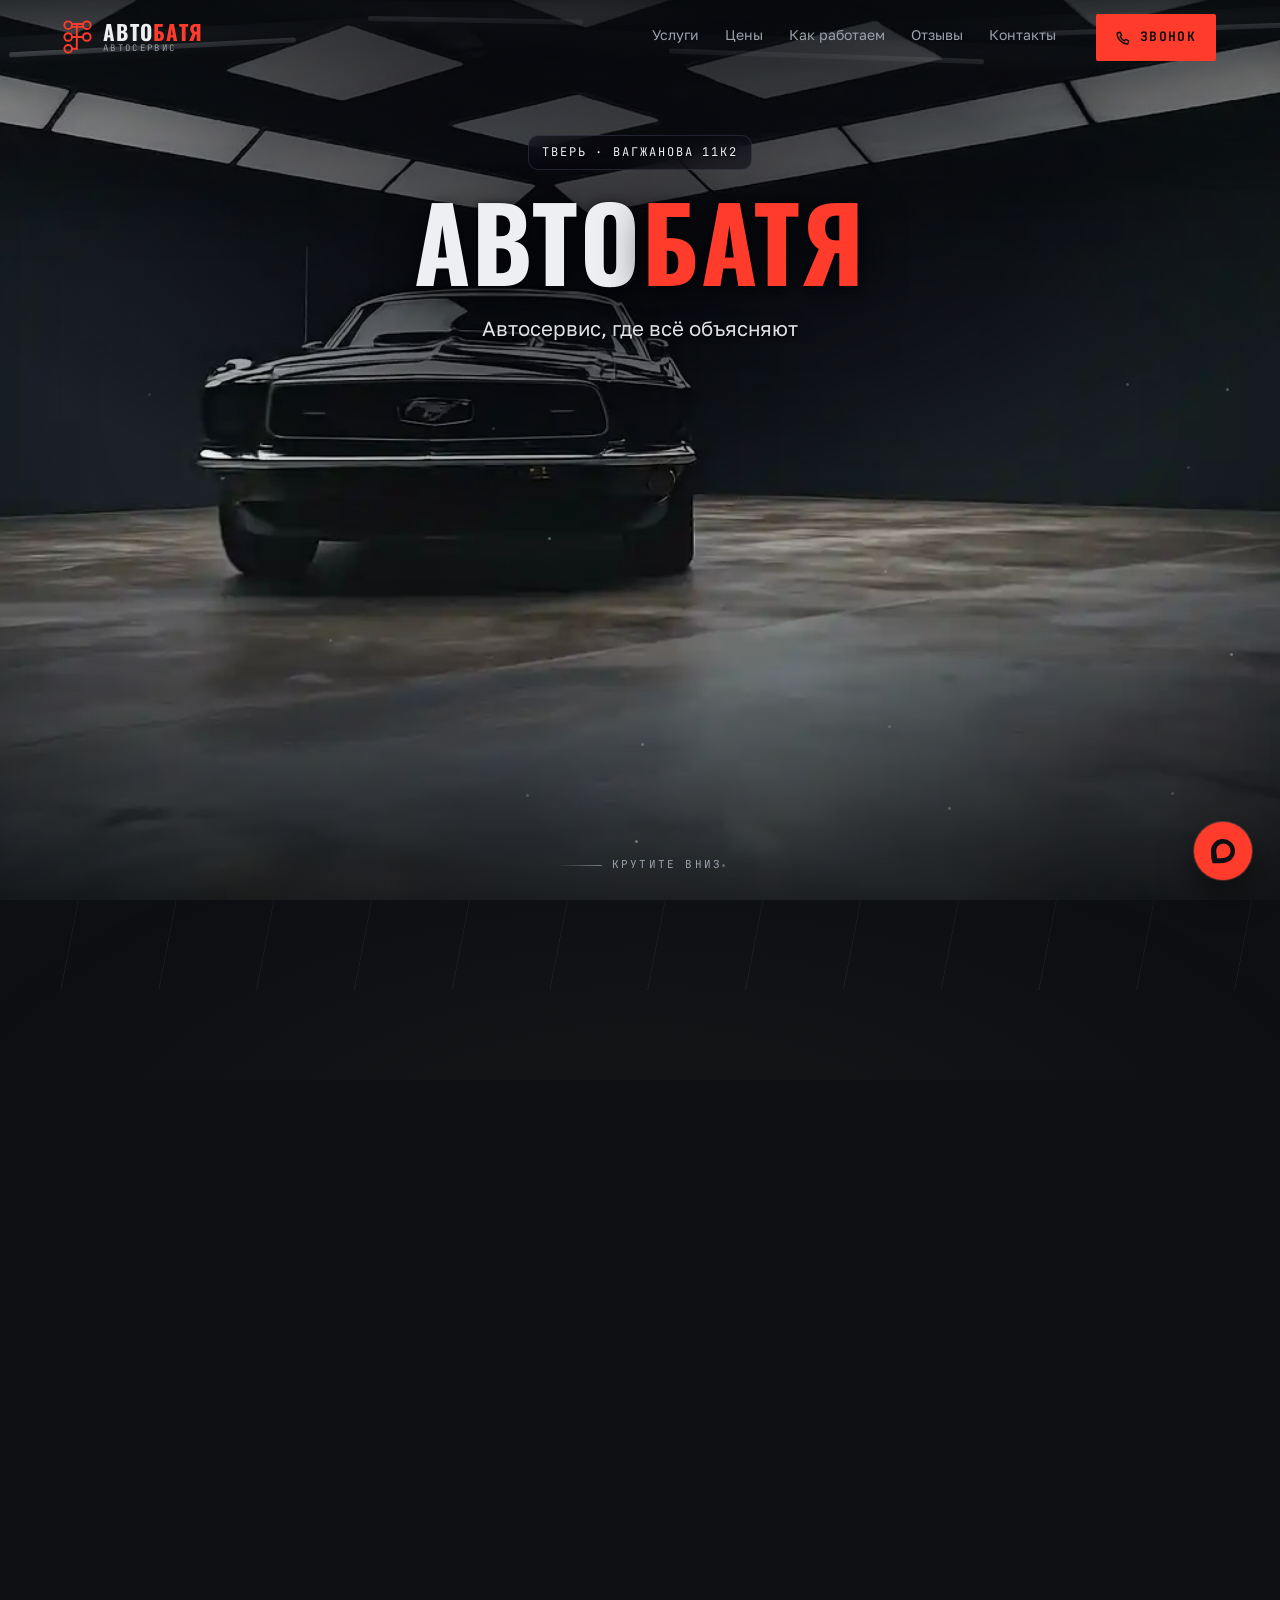
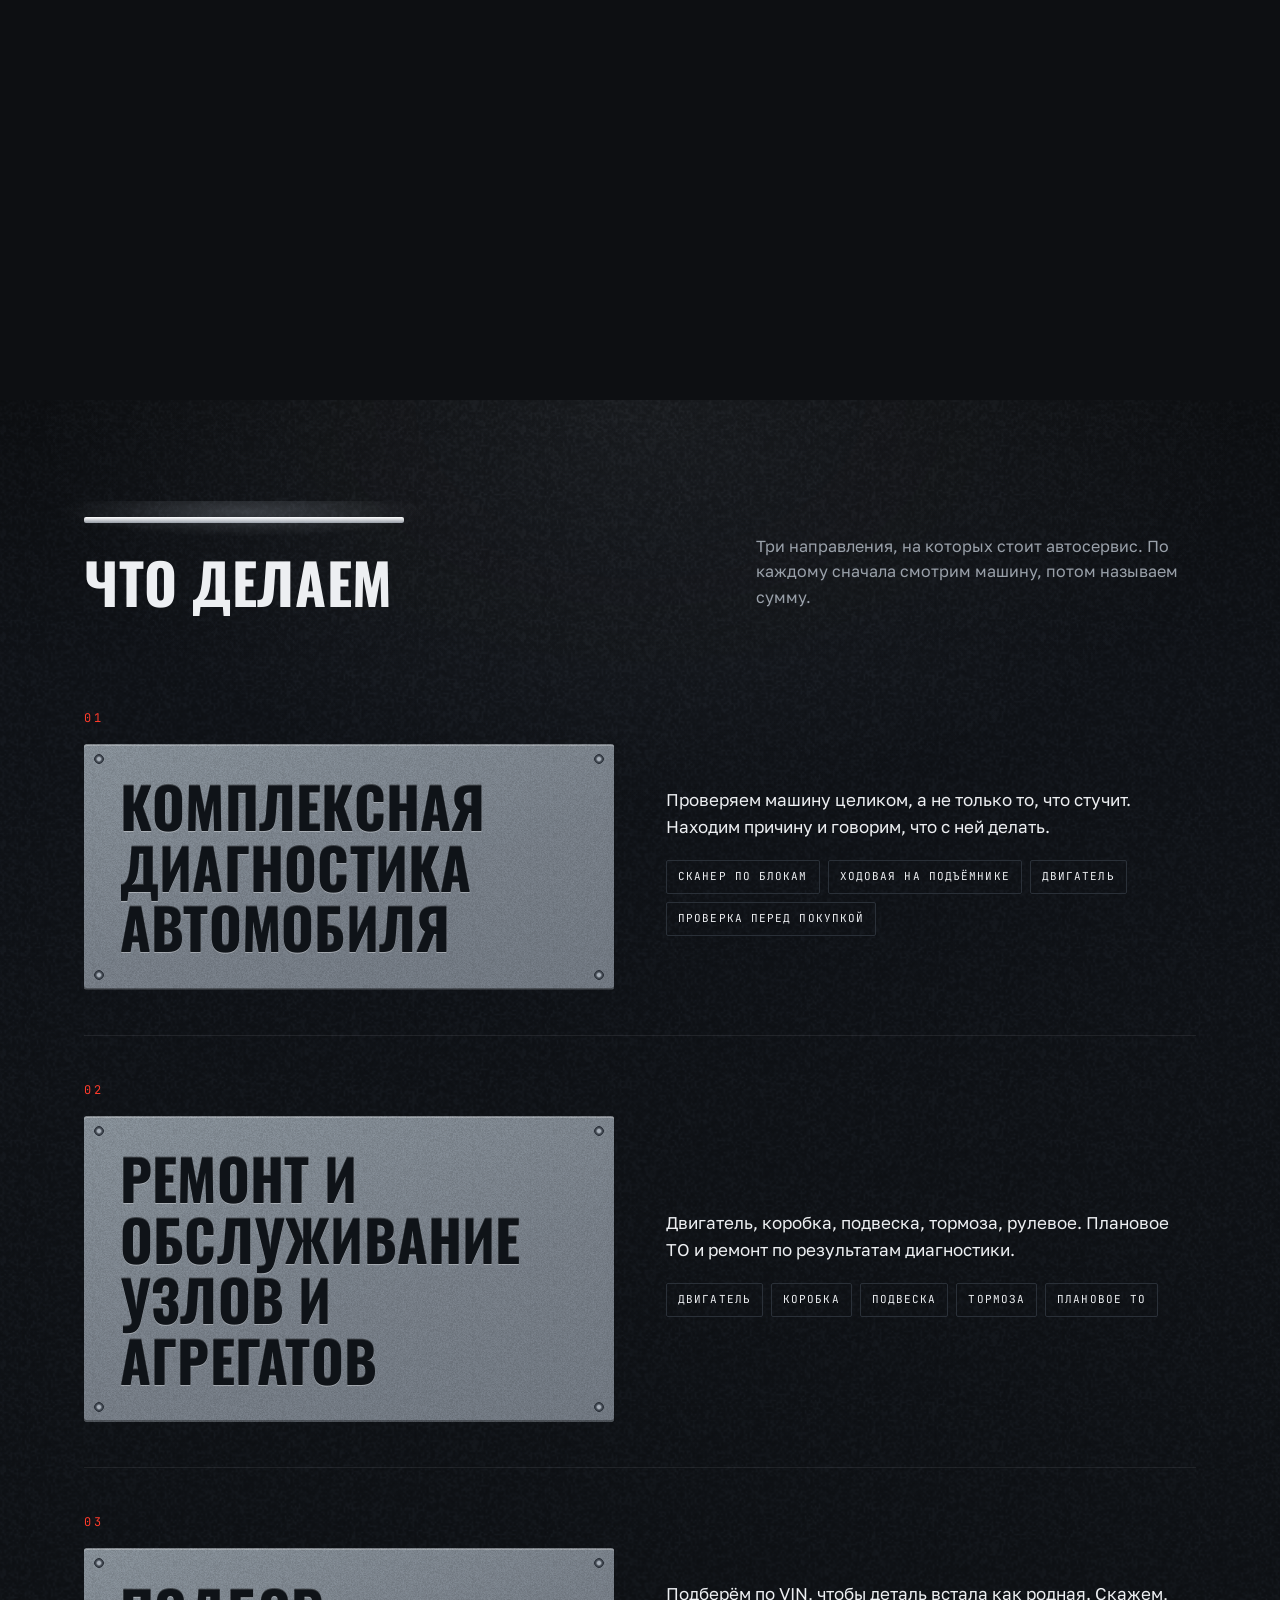
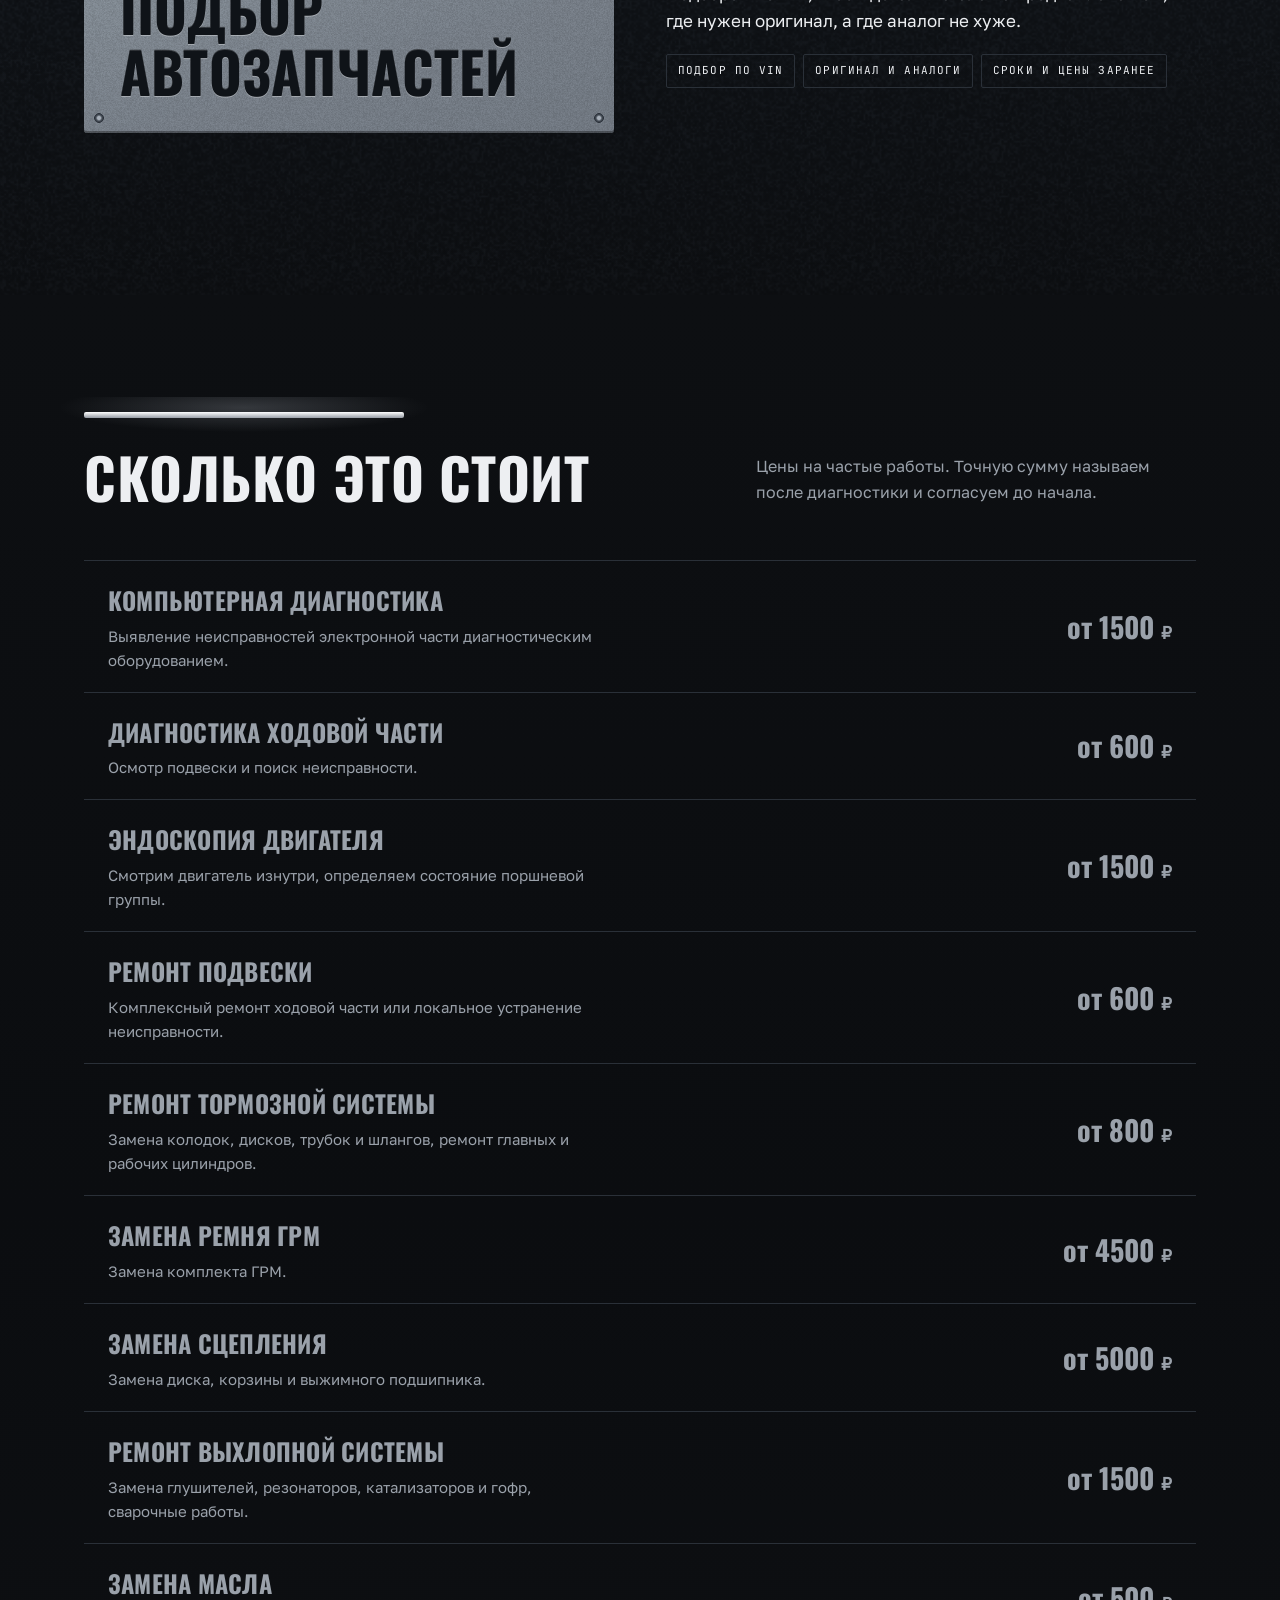
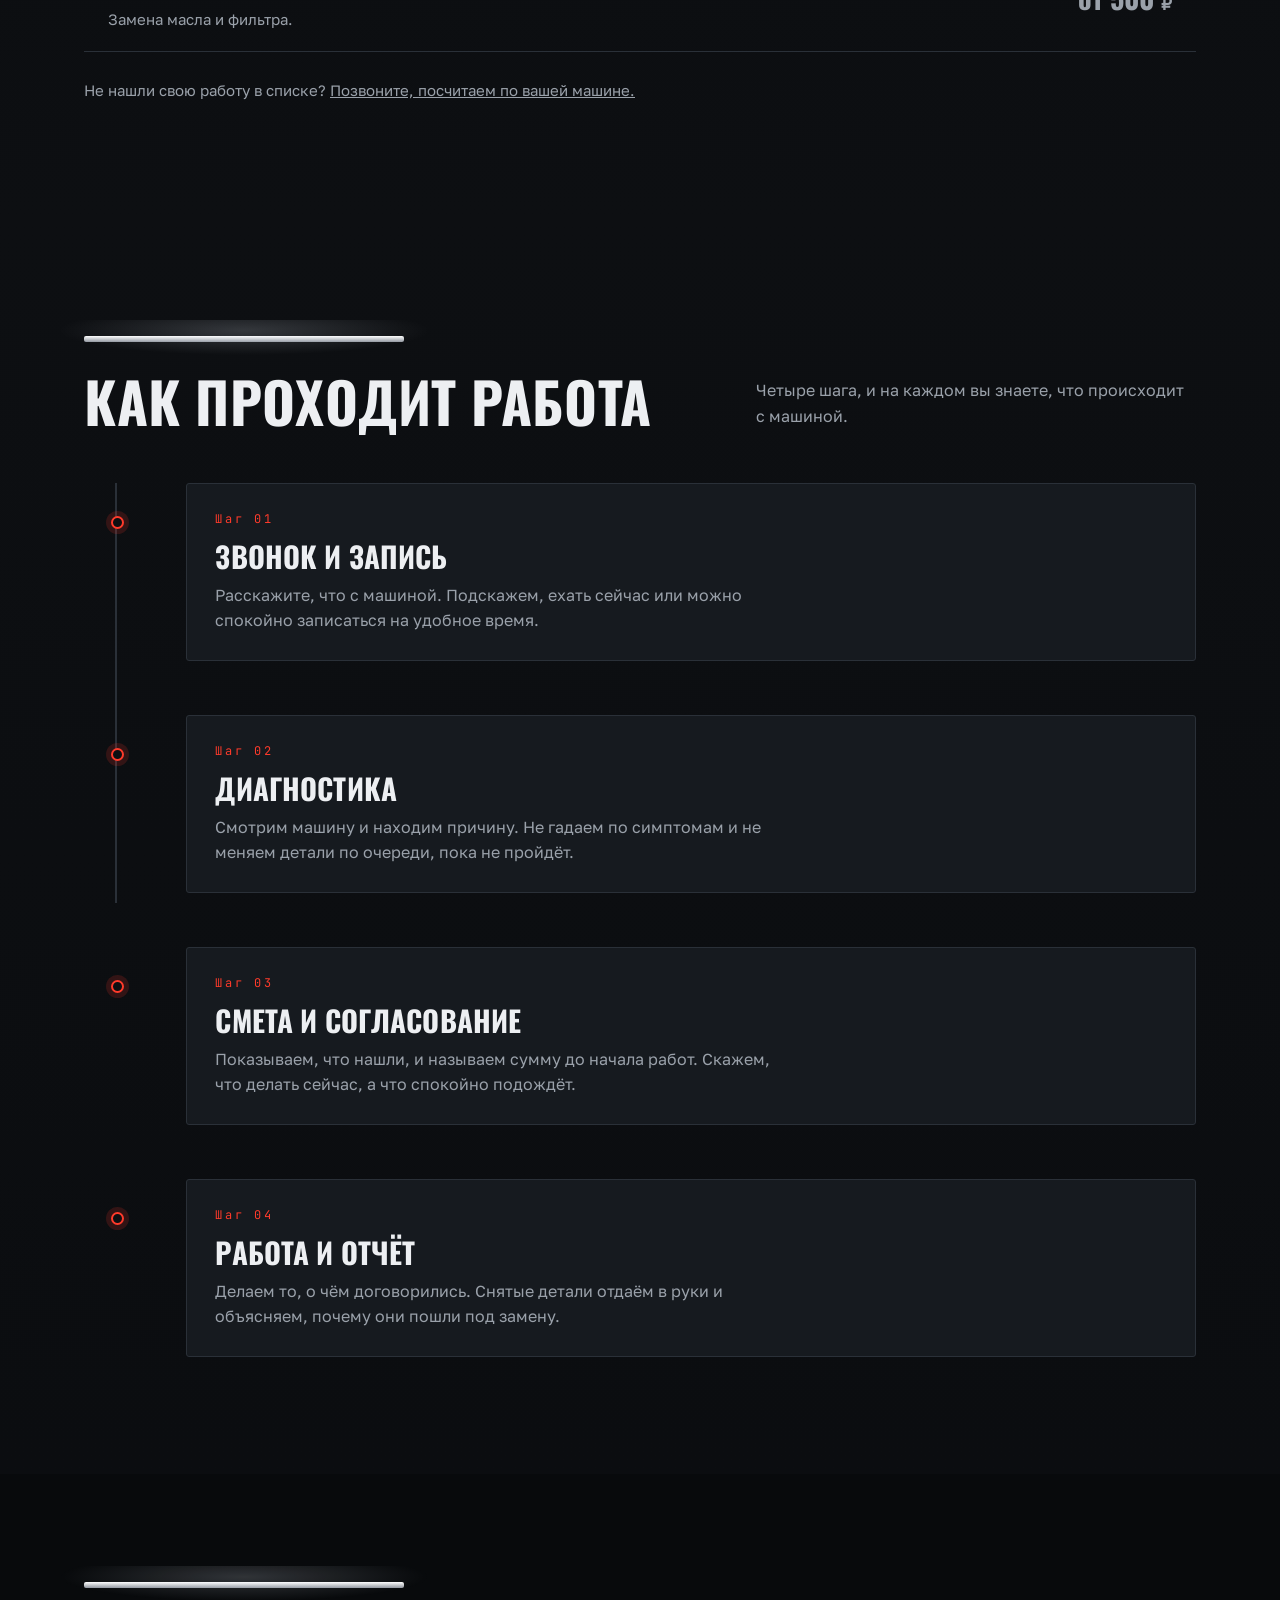
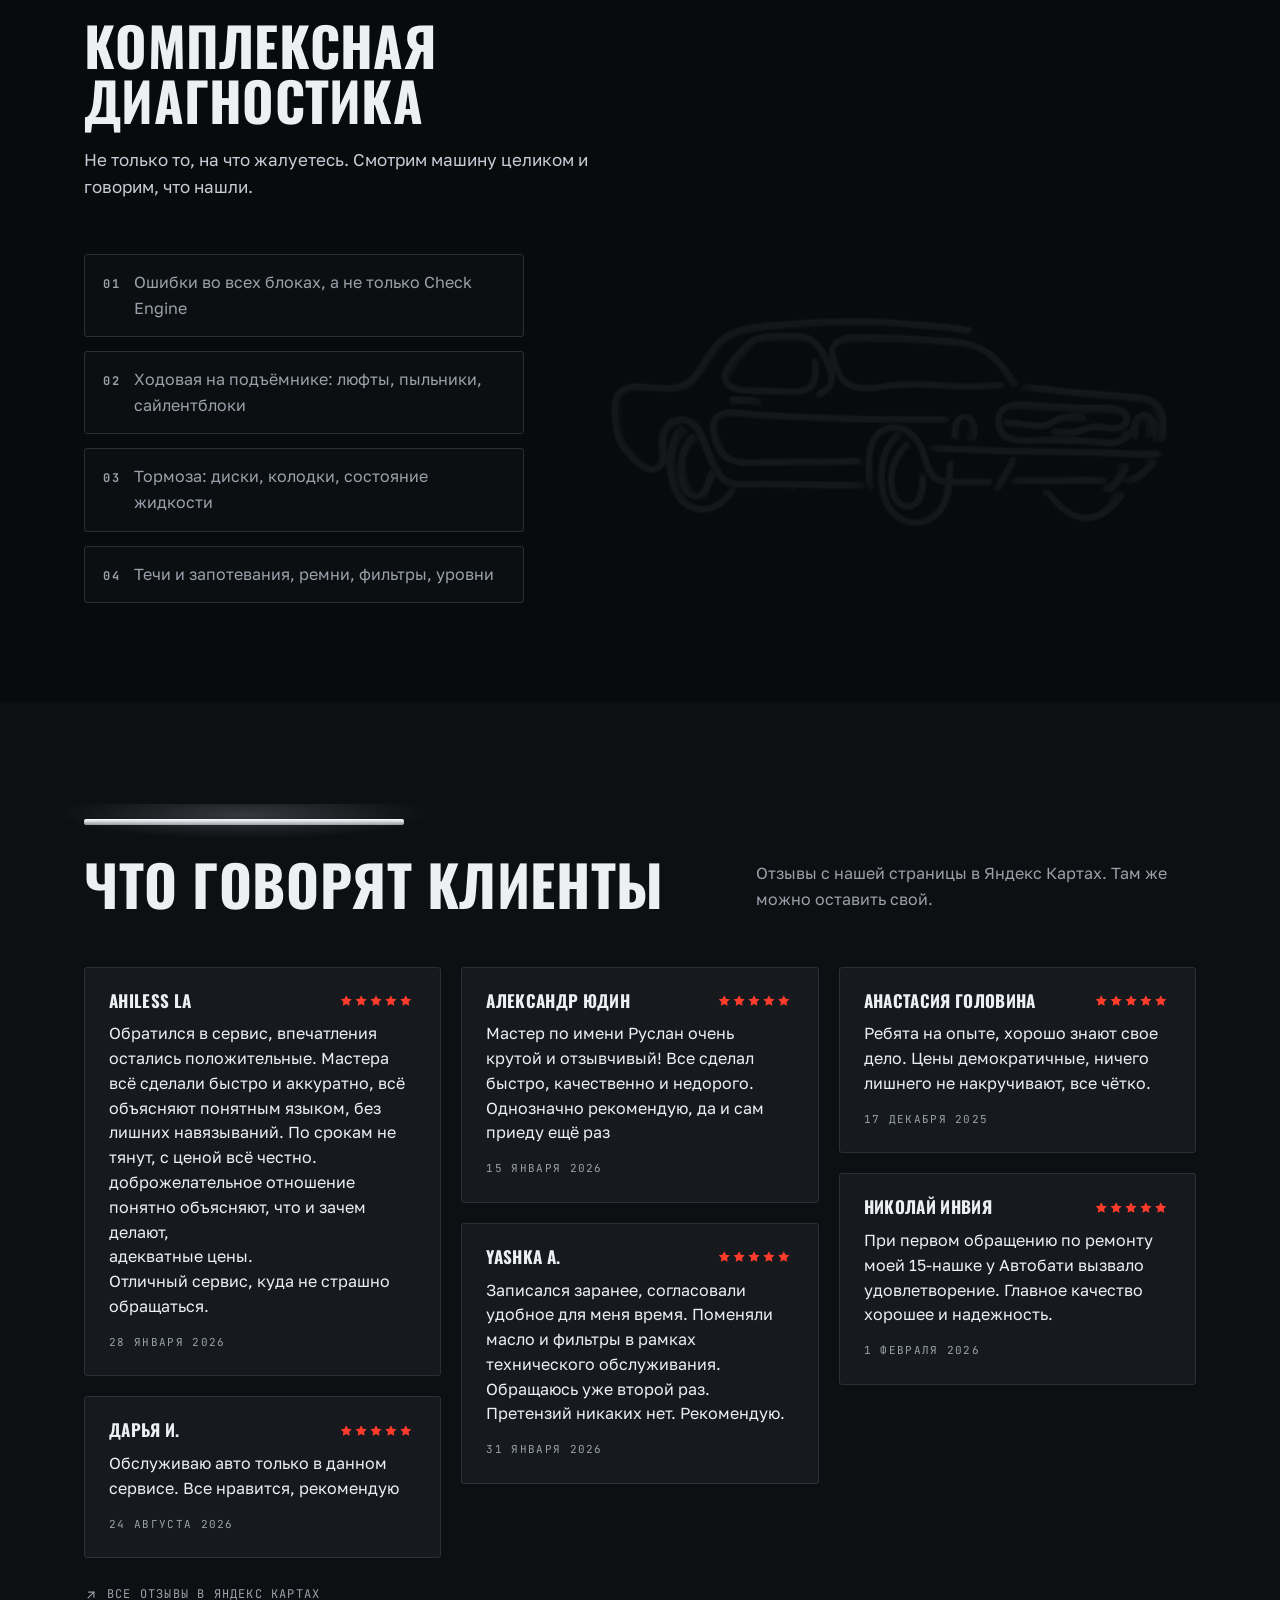
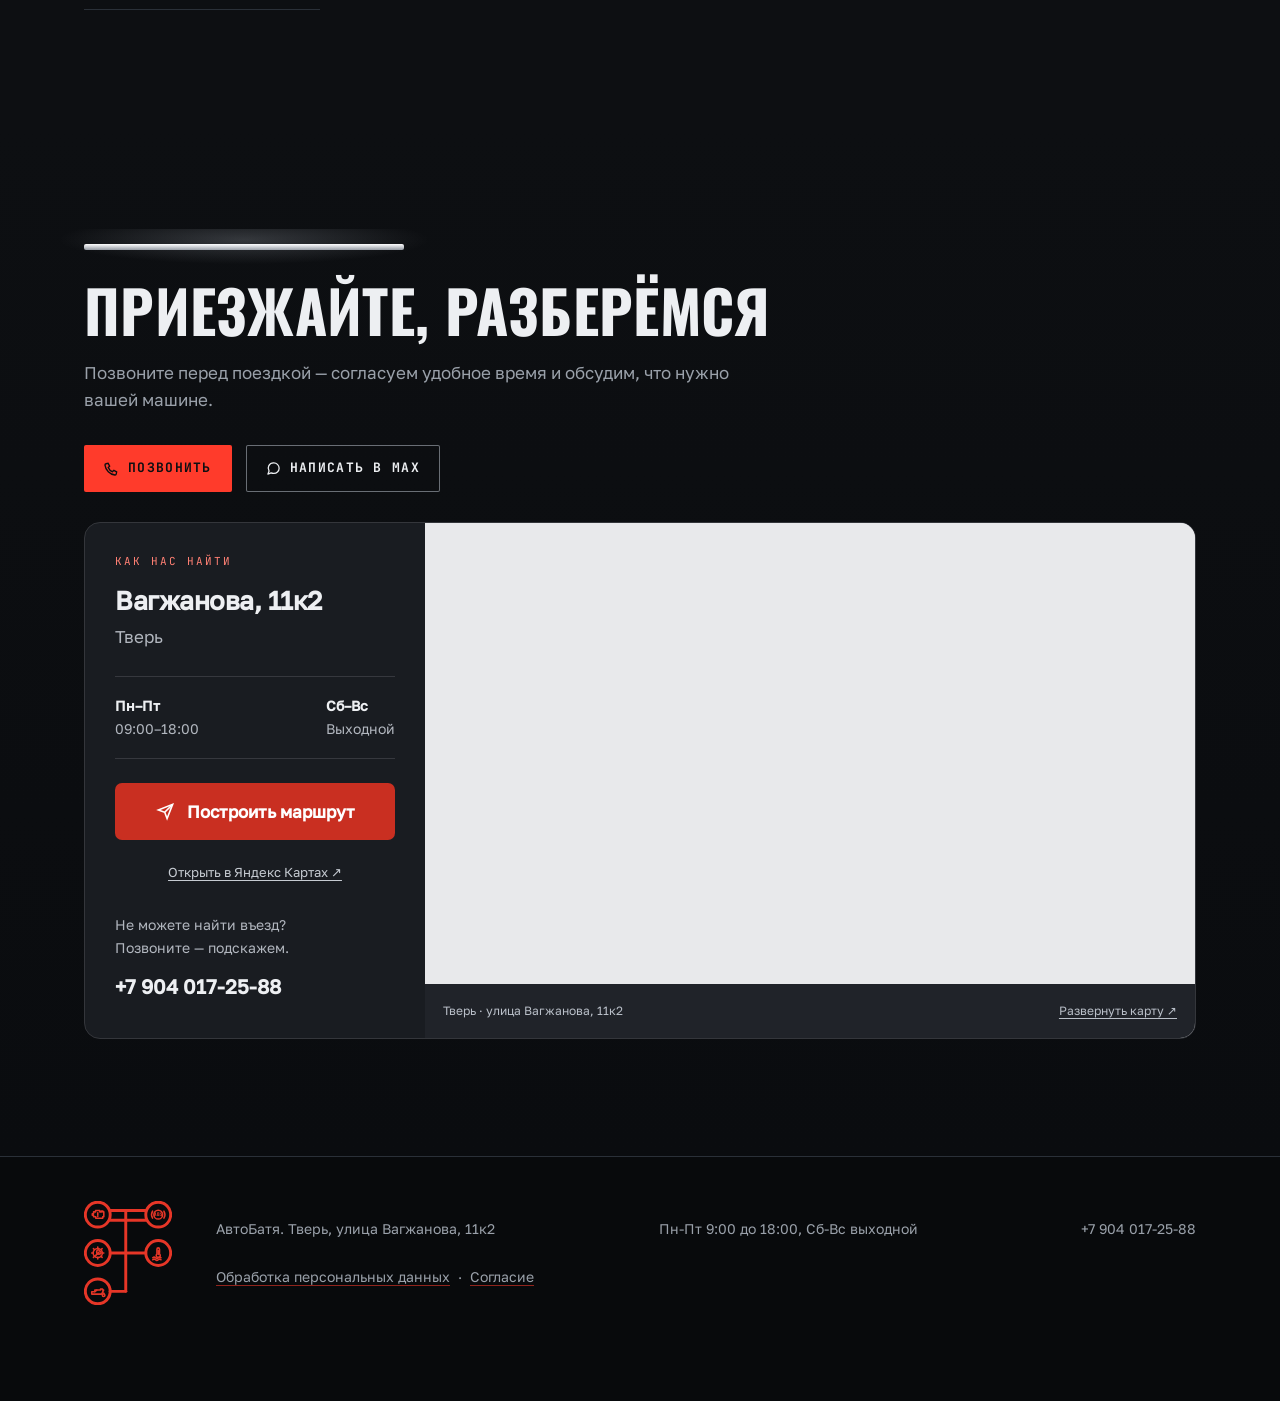
==== commit bdeb8801: "Убрать примечание под картой" ====
--- a/index.html
+++ b/index.html
@@ -1527,7 +1527,6 @@
 <p class="visit-help">Не можете найти въезд?<br>Позвоните — подскажем.<br><a class="visit-phone" href="tel:+79040172588">+7 904 017-25-88</a></p></div>
 <div class="visit-map-area"><iframe title="АвтоБатя на Яндекс Картах, Тверь, Вагжанова 11к2" src="https://yandex.ru/map-widget/v1/?ll=35.934884%2C56.853115&amp;z=17&amp;pt=35.934884%2C56.853115%2Cpm2rdm" loading="lazy" allowfullscreen></iframe><div class="visit-map-foot"><span>Тверь · улица Вагжанова, 11к2</span><a href="https://yandex.ru/maps/org/avtobatya/18764866231/" target="_blank" rel="noopener noreferrer">Развернуть карту ↗</a></div></div>
 </section>
-      <p class="guarantee-note">Перед визитом позвоните для записи. Условия гарантии предоставляются на месте в автосервисе.</p>
     </div>
   </section>
 </main>
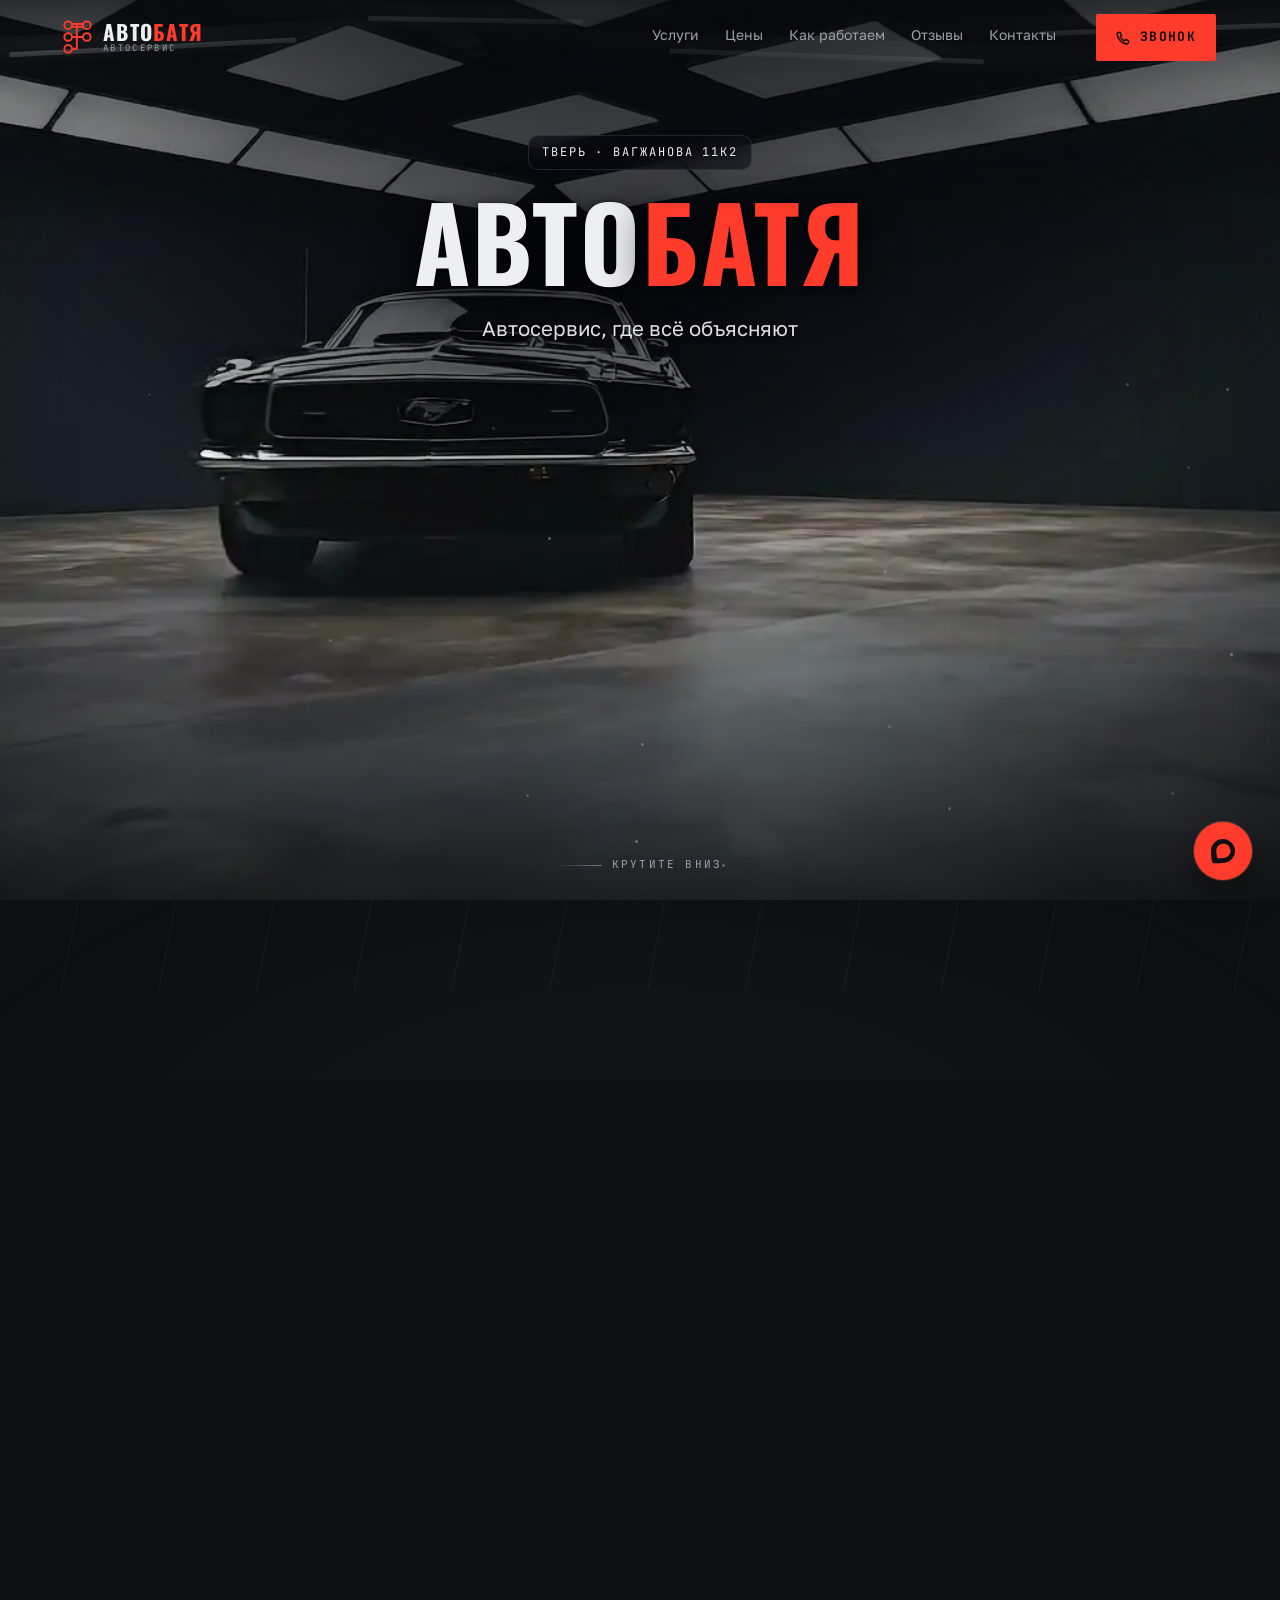
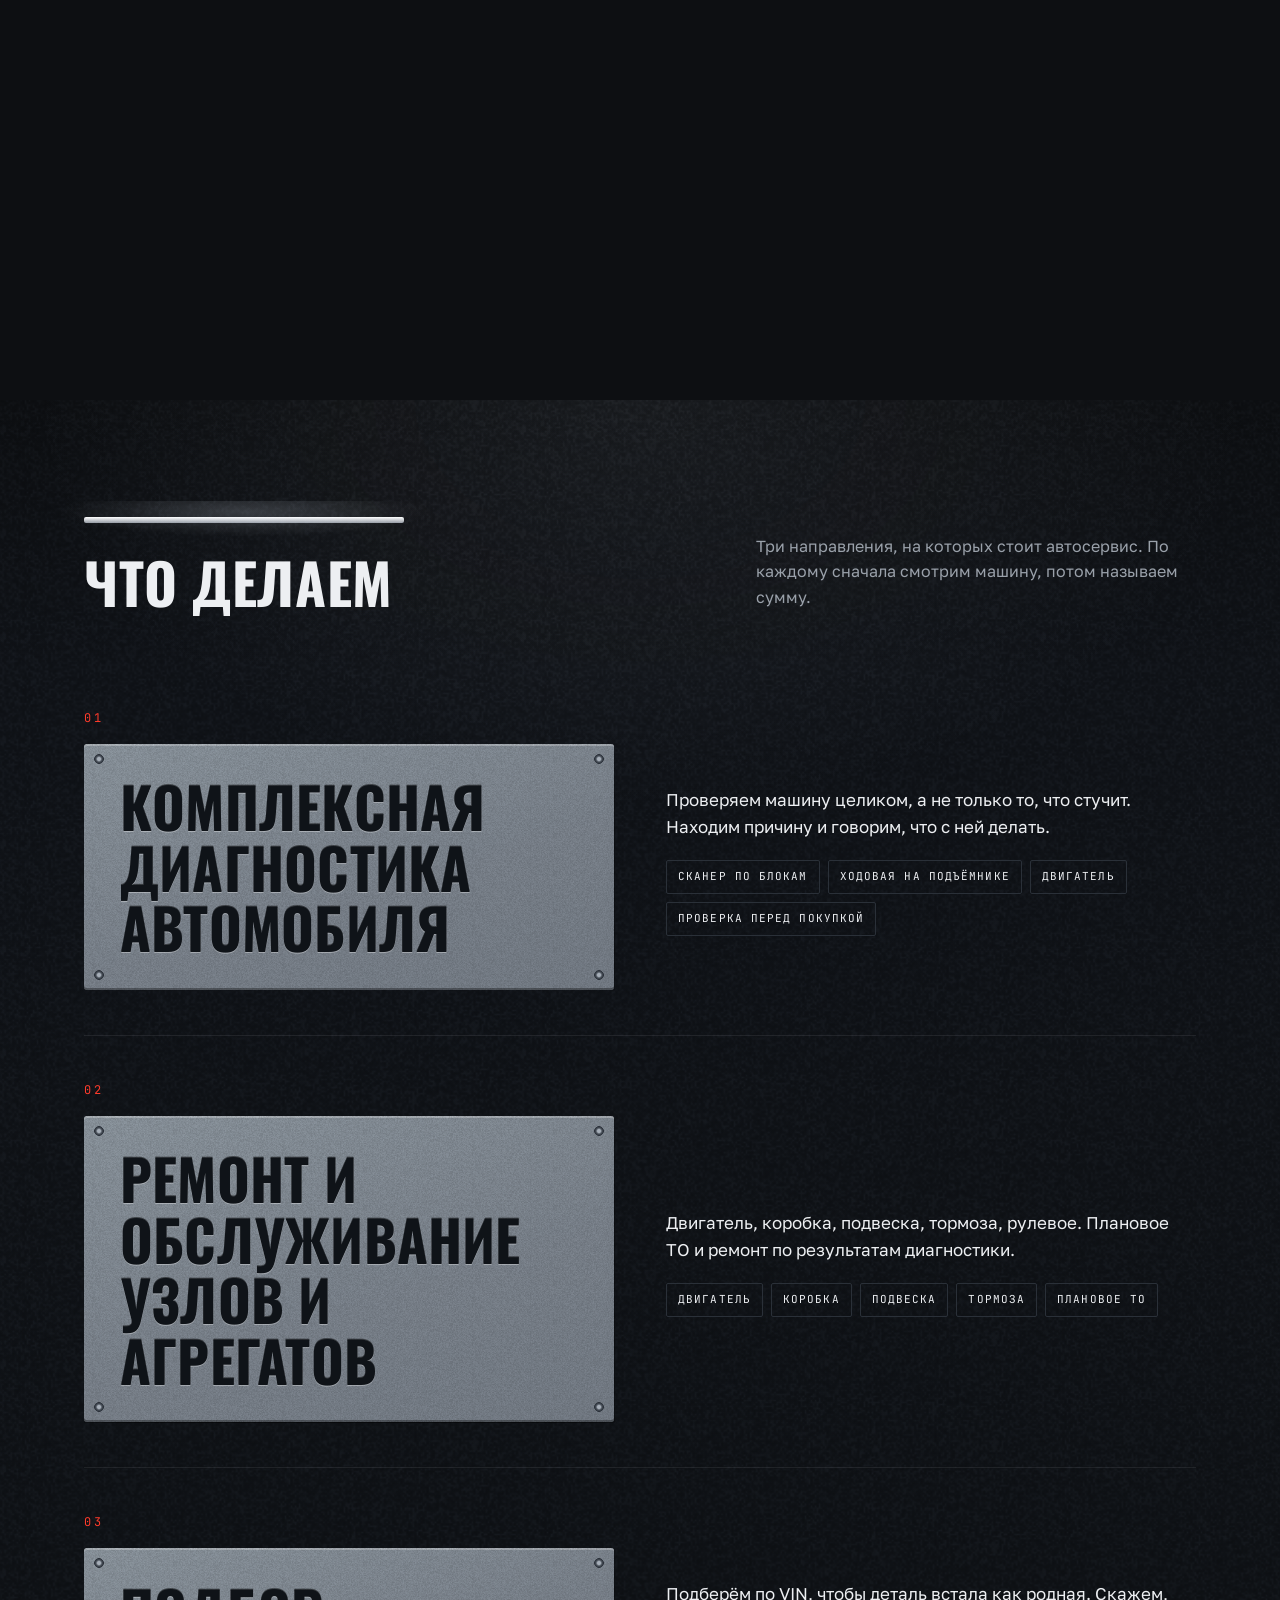
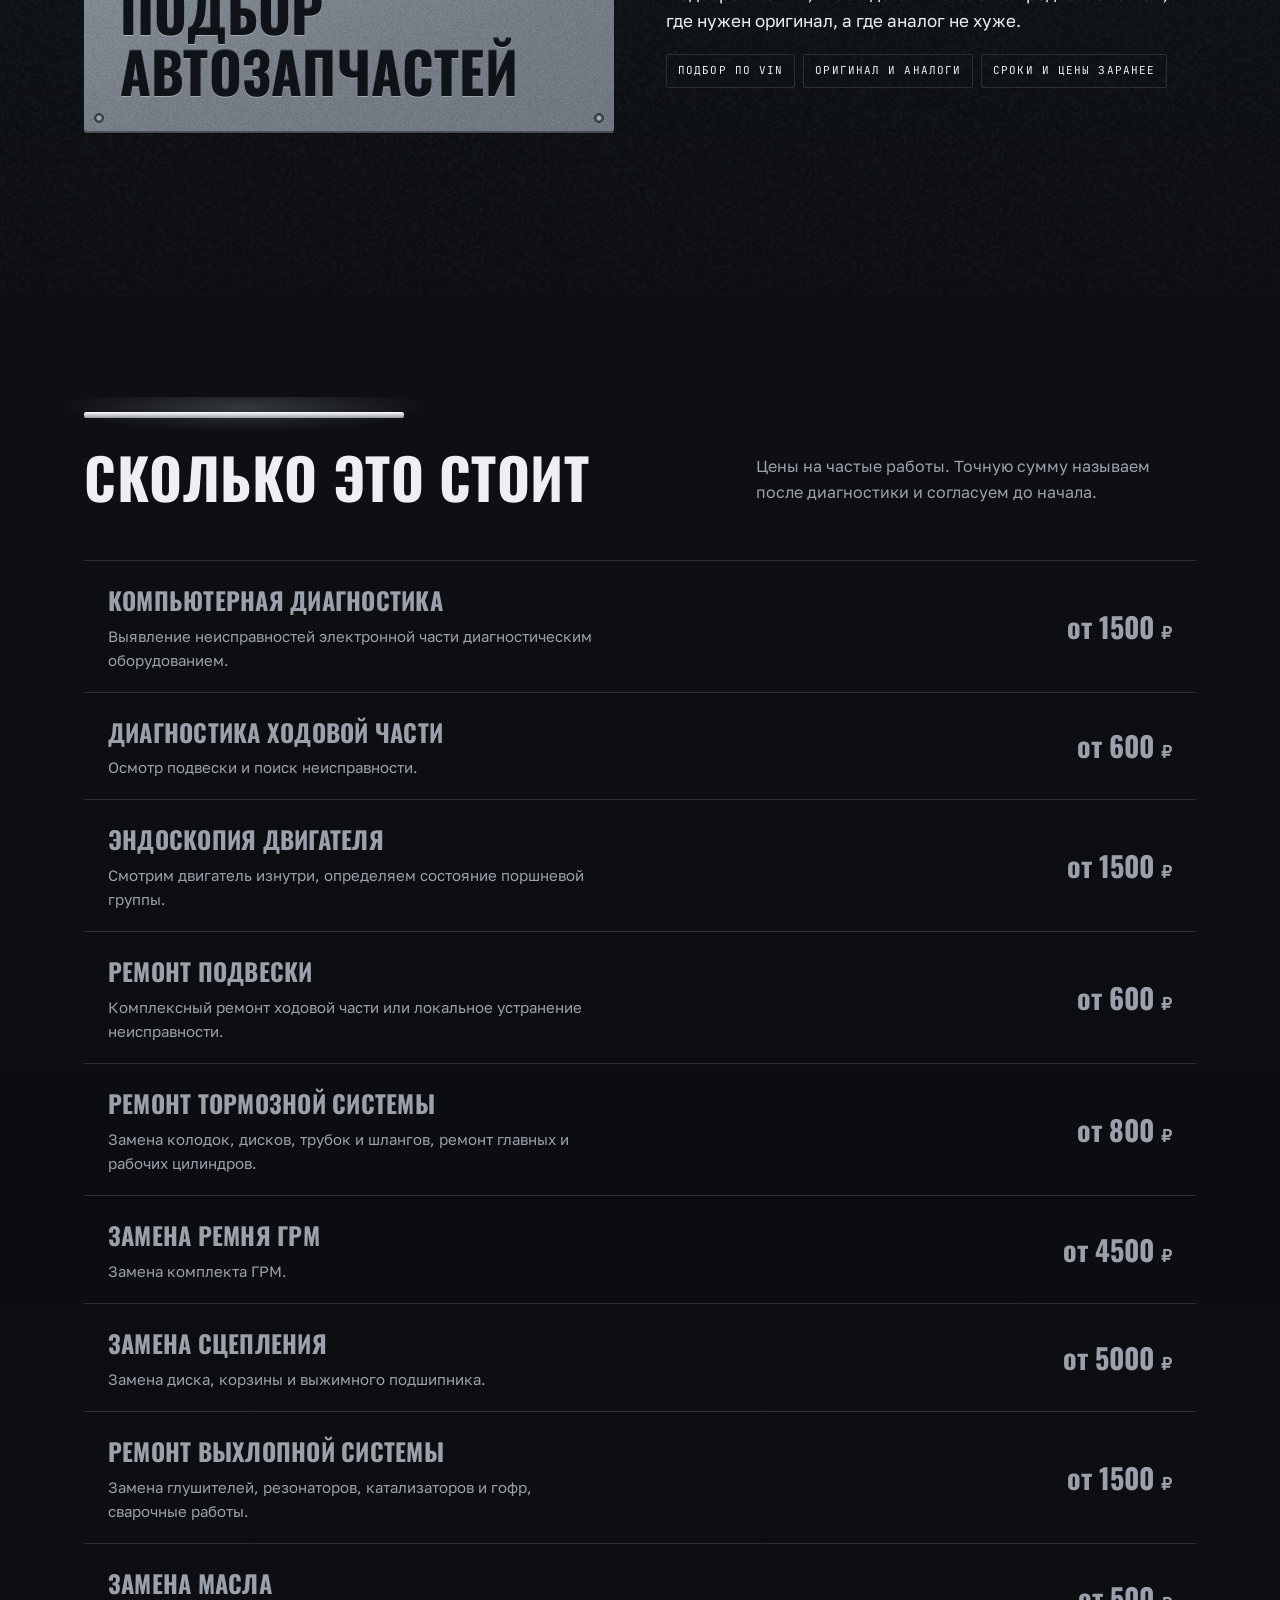
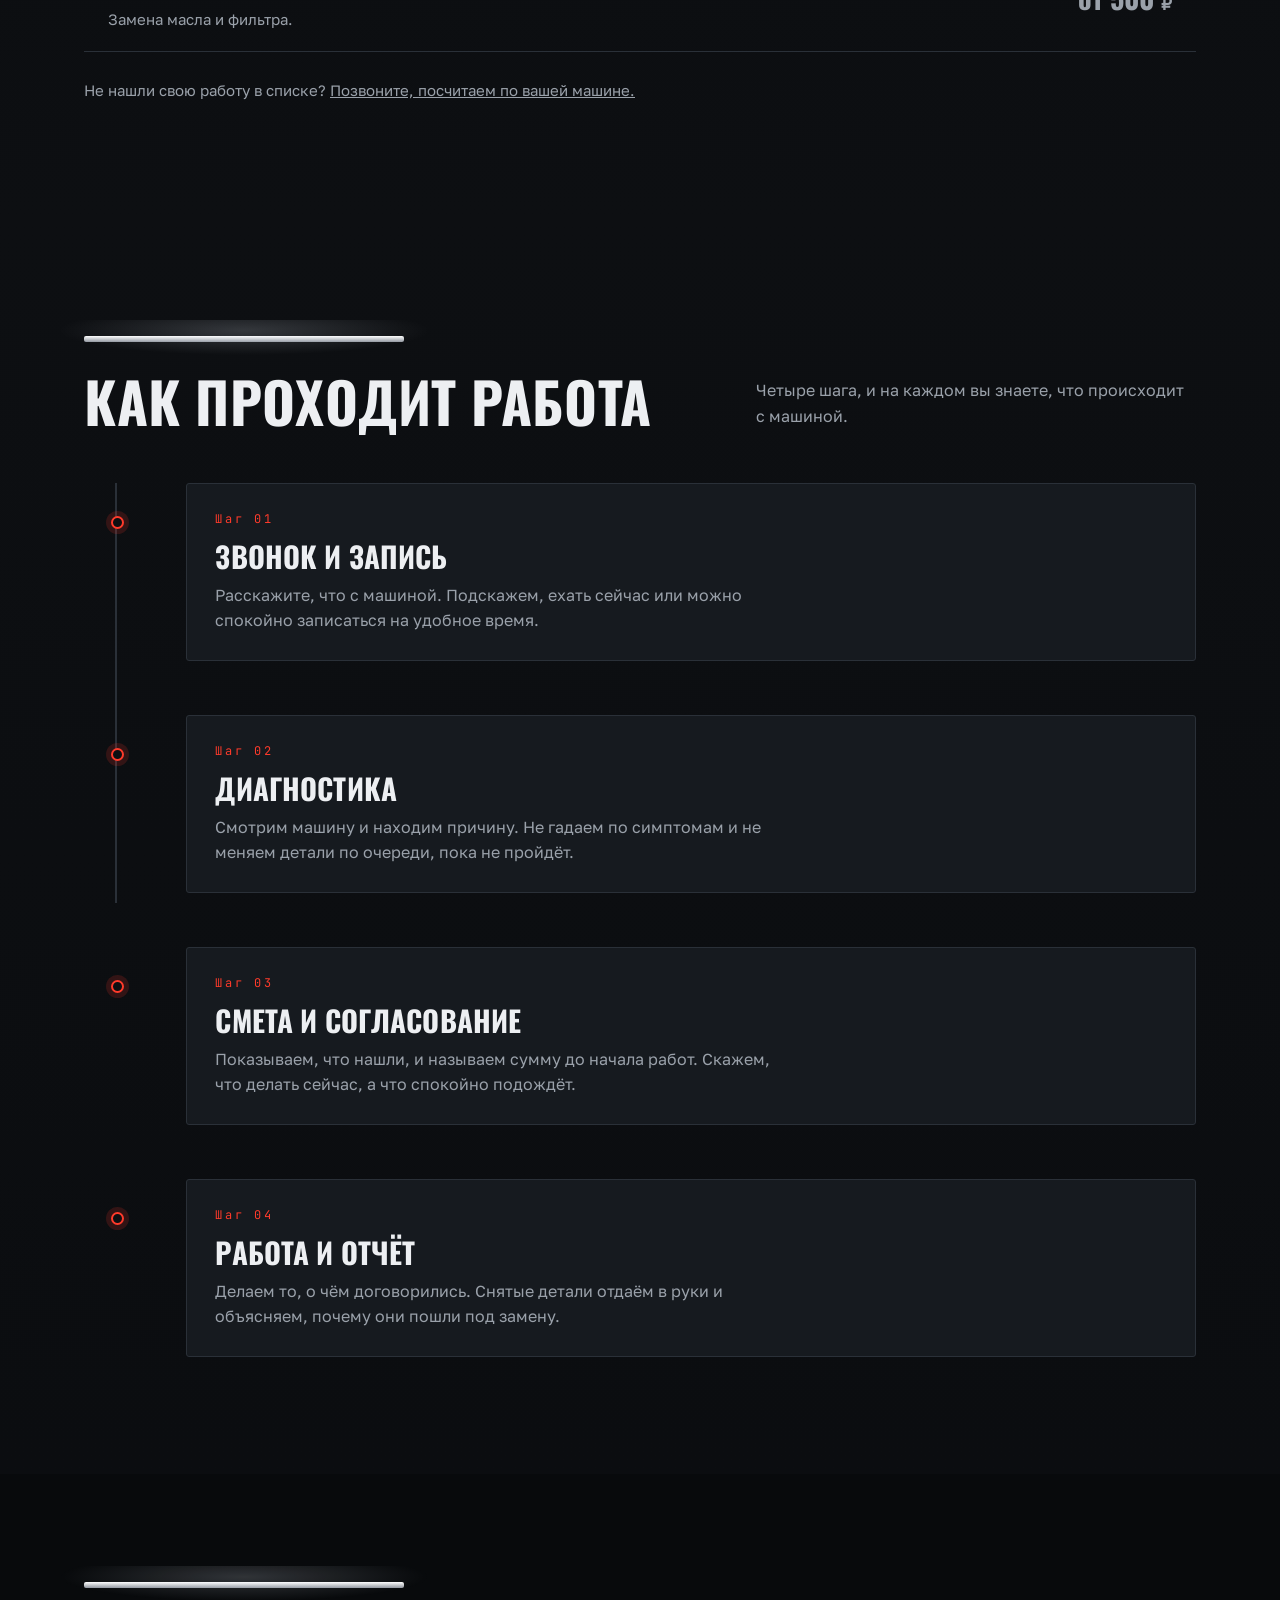
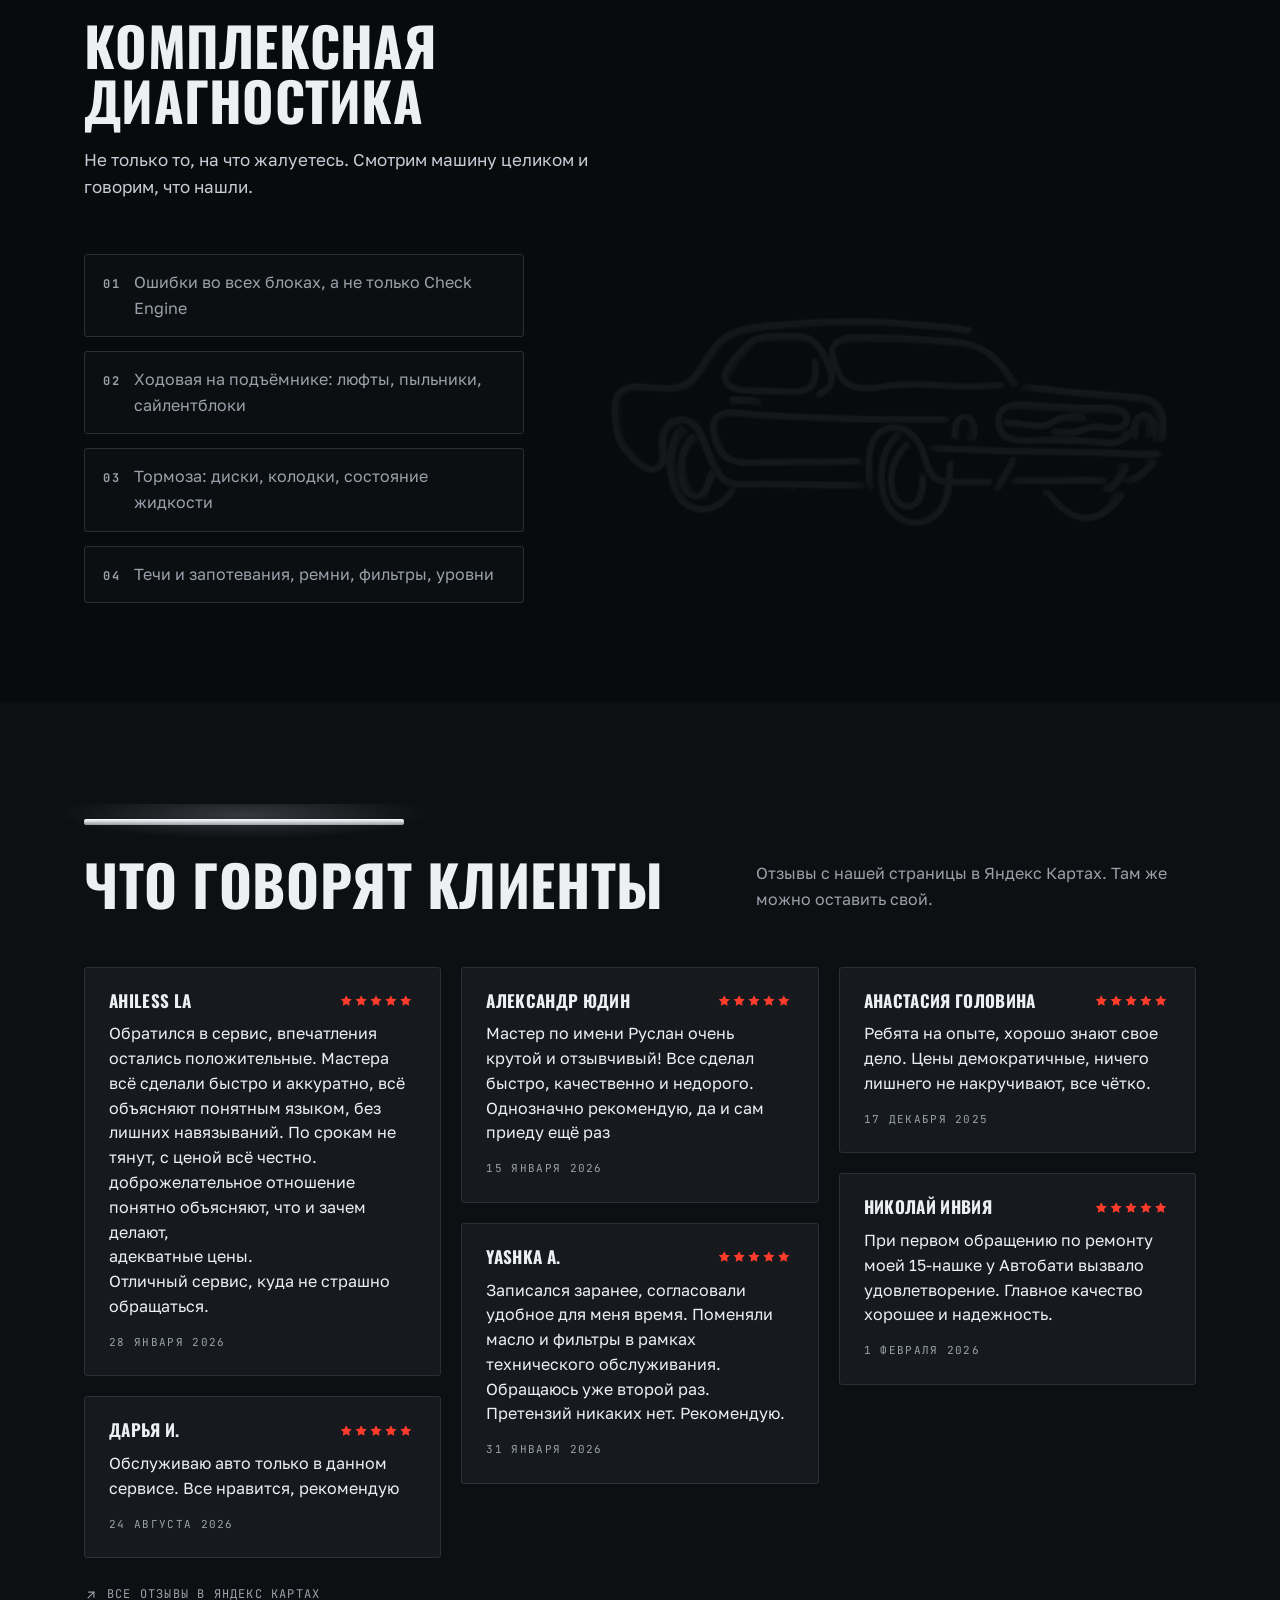
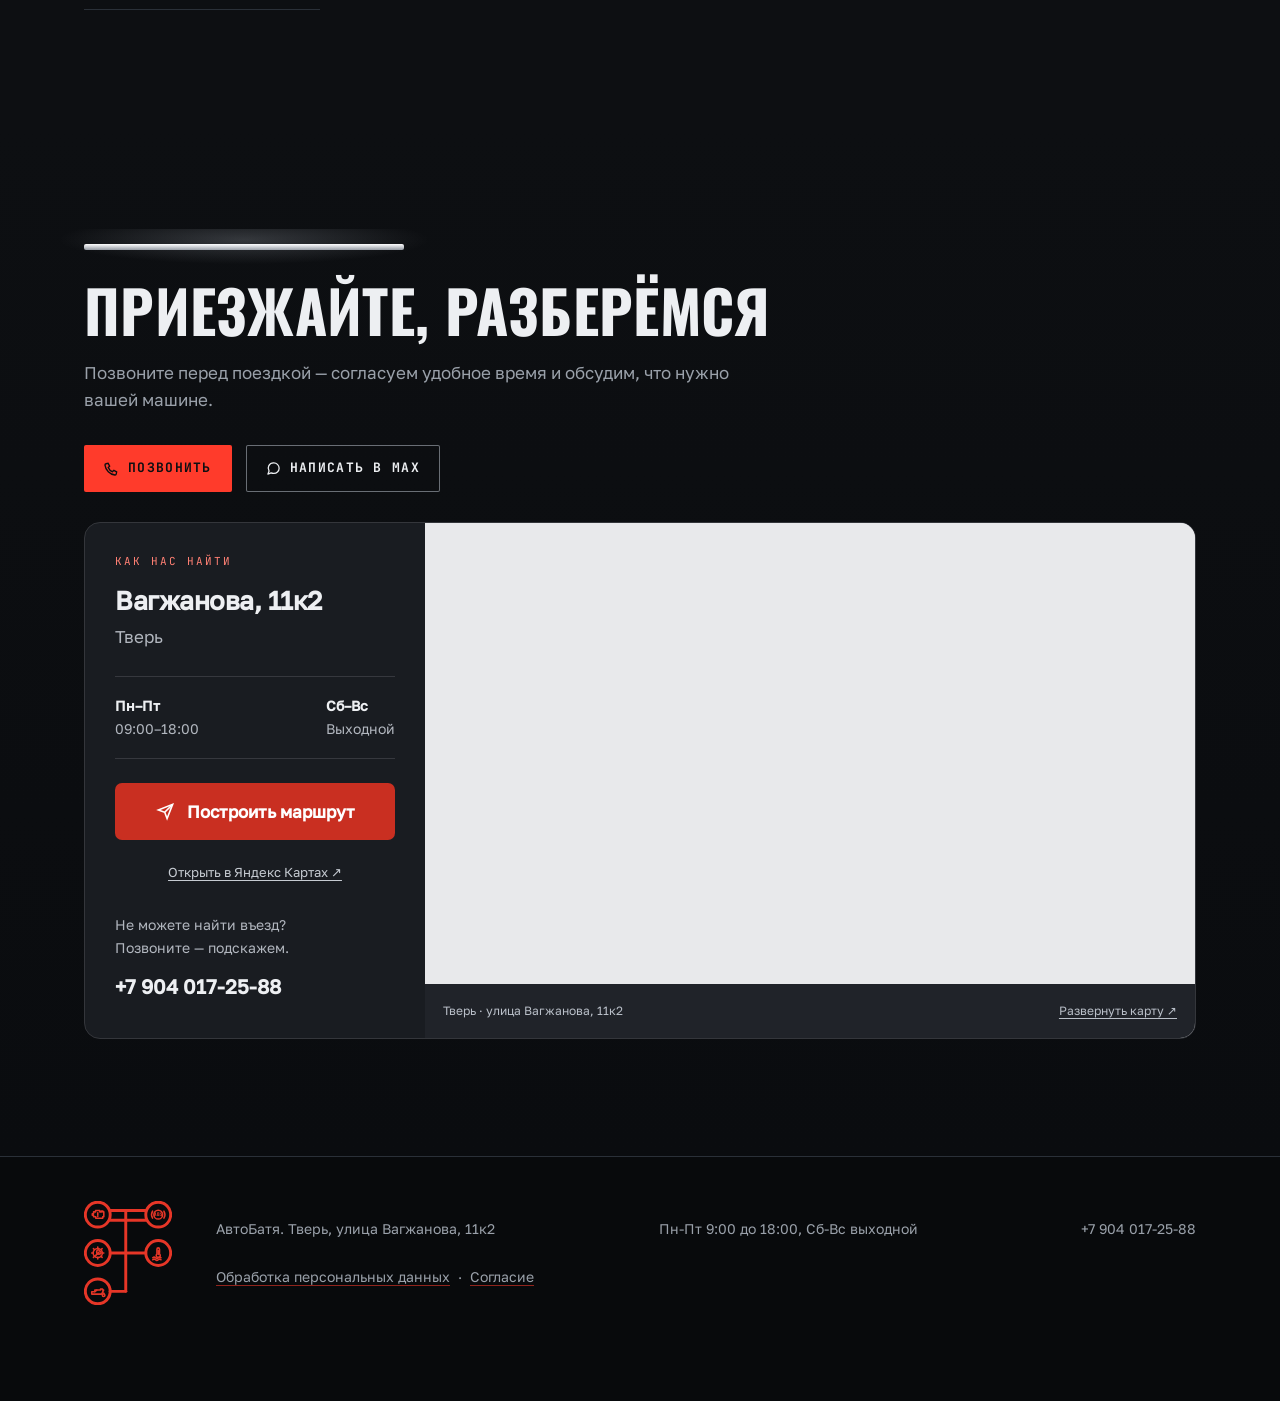
==== commit 5d9c067d: "Вернуть появление табличек слева направо при прокрутке" ====
--- a/index.html
+++ b/index.html
@@ -569,11 +569,15 @@
   border:1px solid var(--line);border-radius:2px;padding:7px 11px}
 
 /* плита открывается при прокрутке */
-.svc .plate{clip-path:inset(0 0 0 0);opacity:1;
-  transition:clip-path 1.05s var(--ease-soft),opacity .5s var(--ease)}
-.svc.in .plate{clip-path:inset(0 0 0 0);opacity:1}
-.svc.in:nth-of-type(2) .plate{transition-delay:.06s}
-.svc.in:nth-of-type(3) .plate{transition-delay:.12s}
+.svc .plate{clip-path:inset(0 0 0 0);opacity:1}
+/* Запуск при появлении секции; без JavaScript таблички остаются видимыми. */
+.svc.in .plate{animation:plateReveal 1.05s var(--ease-soft) both}
+.svc.in:nth-of-type(2) .plate{animation-delay:.06s}
+.svc.in:nth-of-type(3) .plate{animation-delay:.12s}
+@keyframes plateReveal{
+  from{clip-path:inset(0 100% 0 0);opacity:0}
+  to{clip-path:inset(0 0 0 0);opacity:1}
+}
 
 /* ============================================================
    8б. Прейскурант
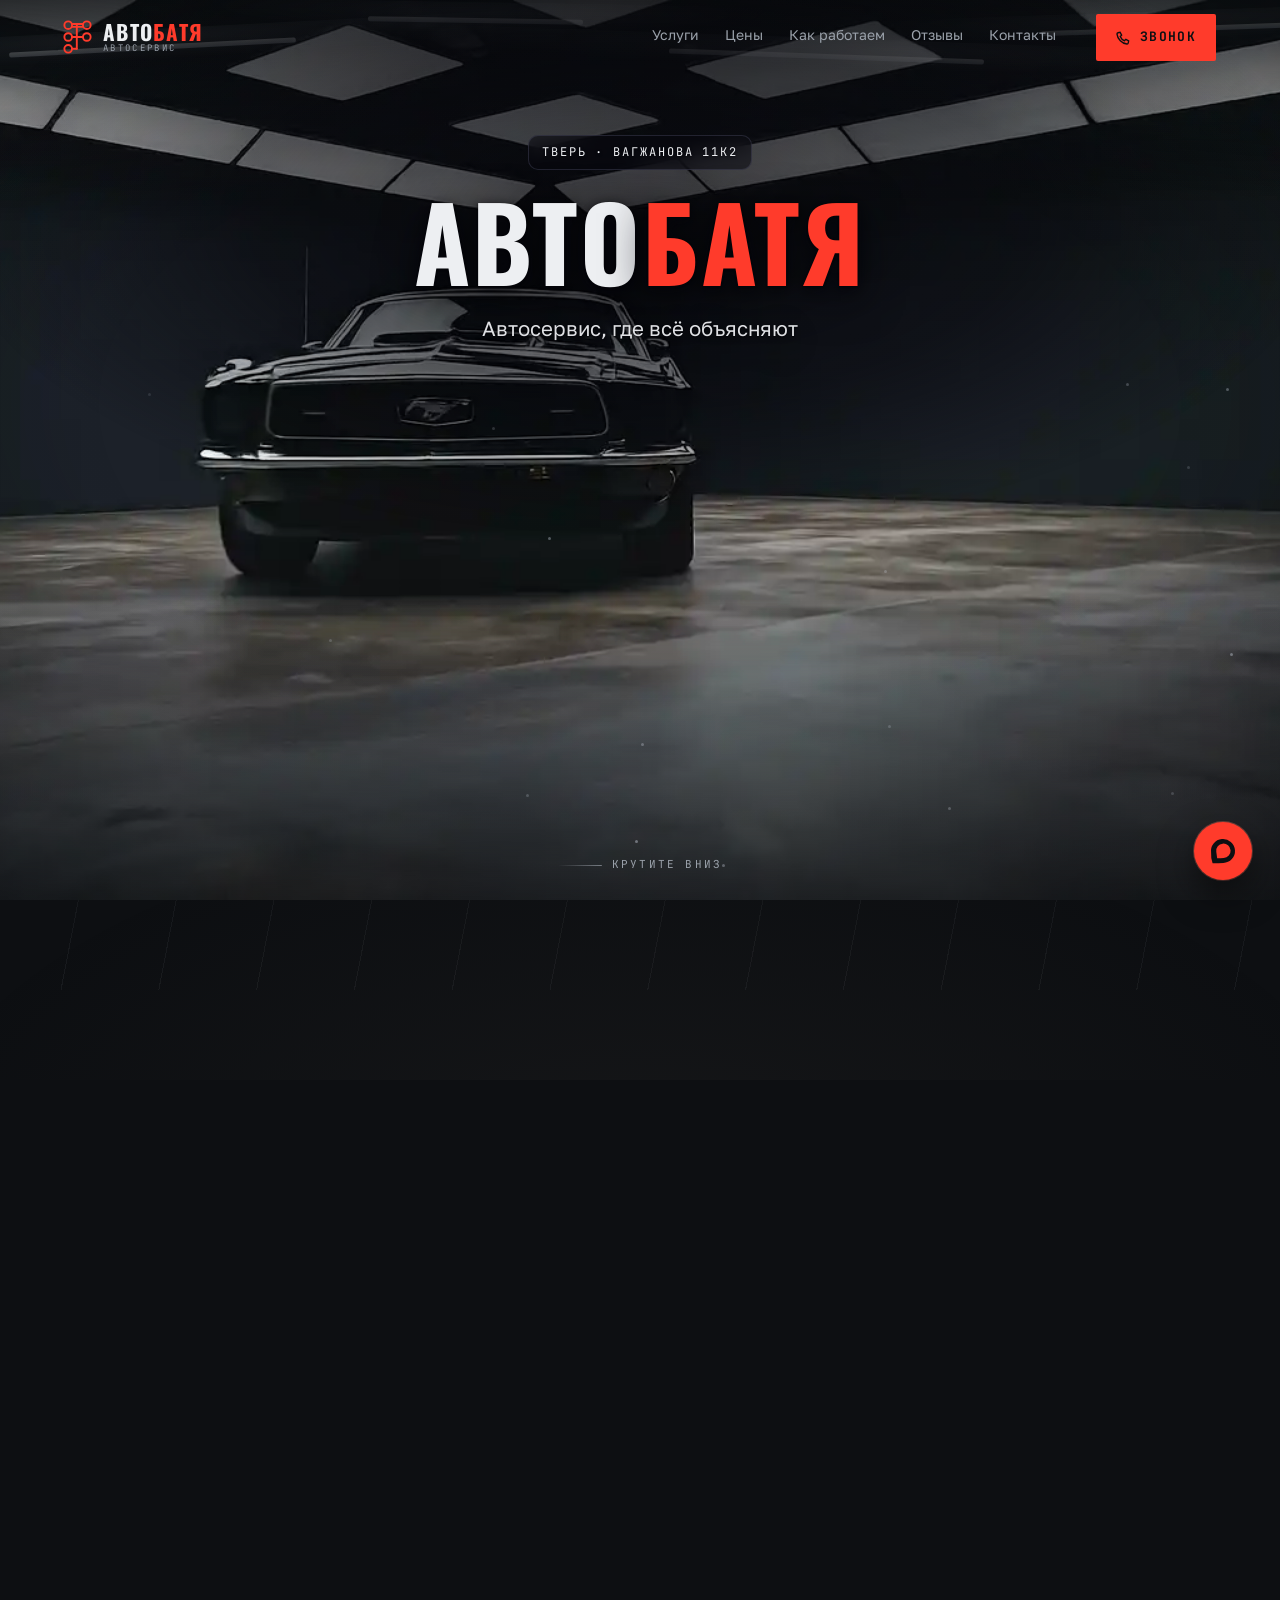
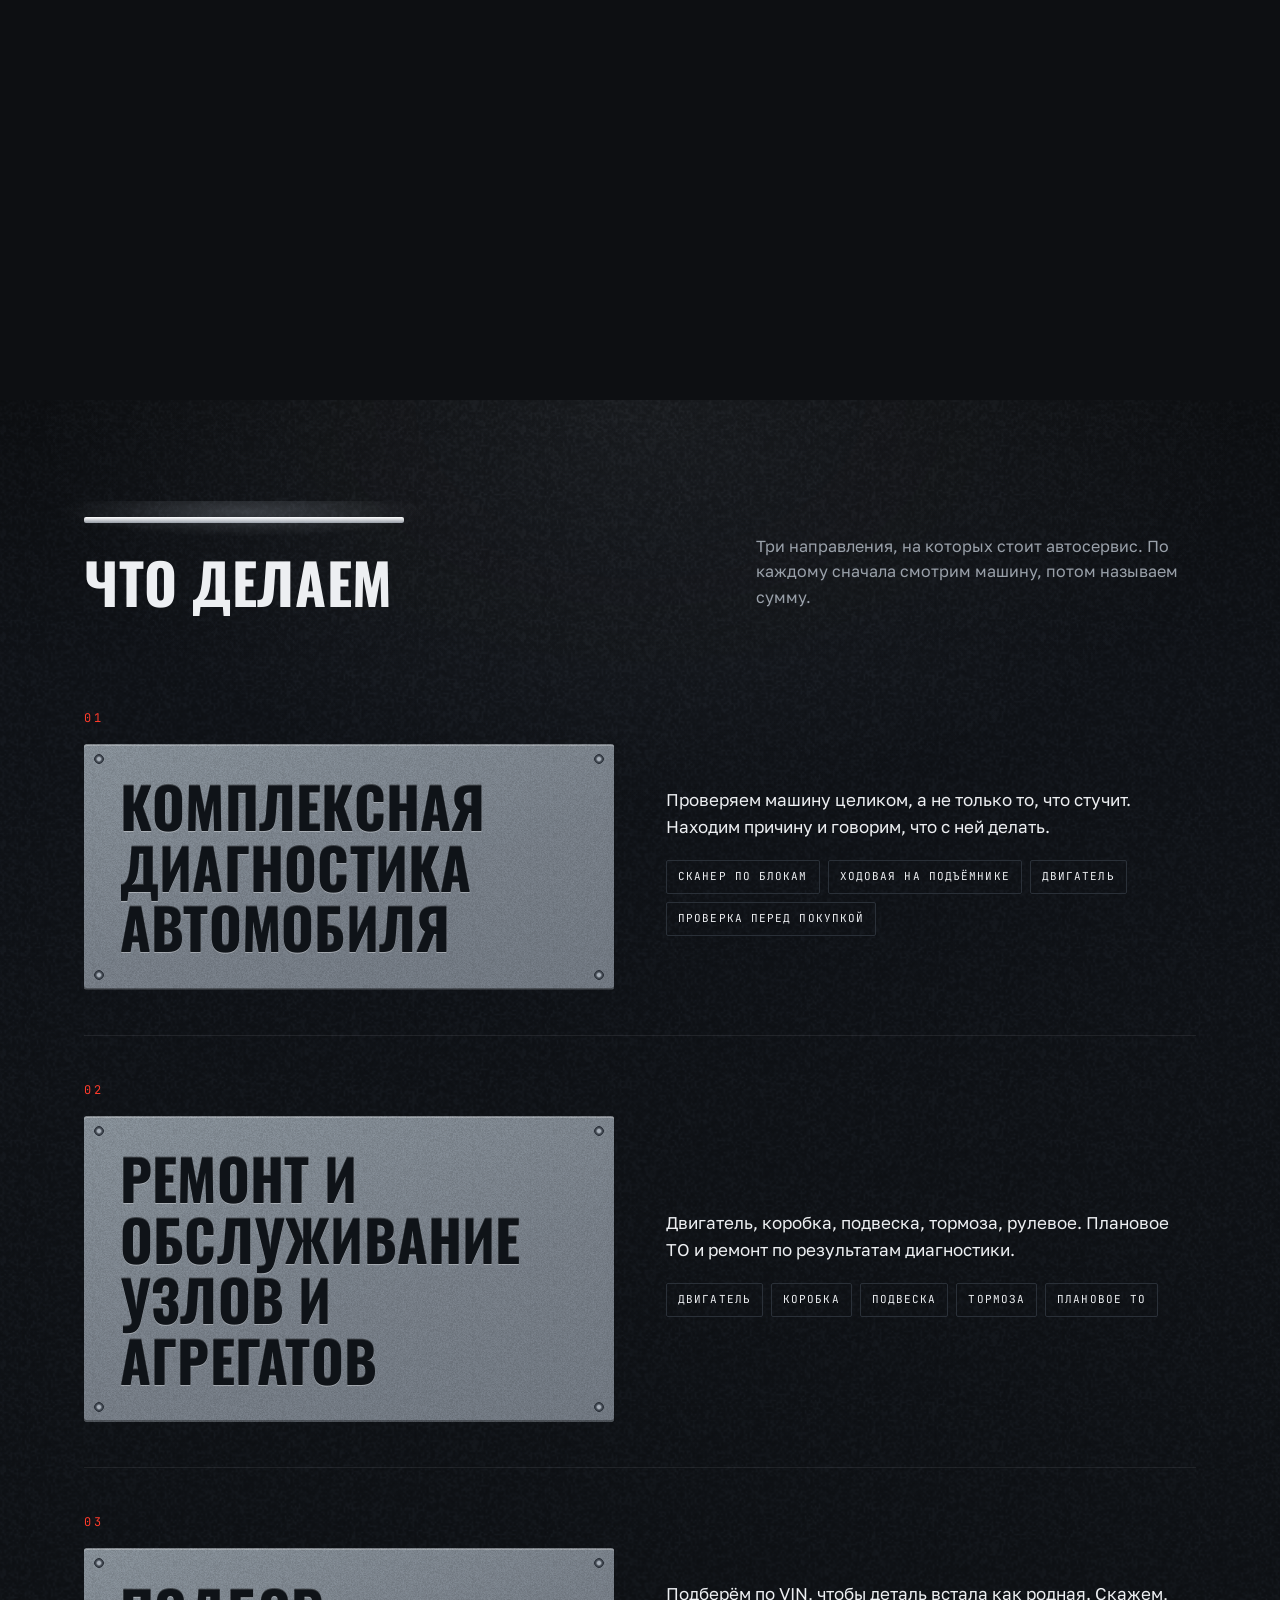
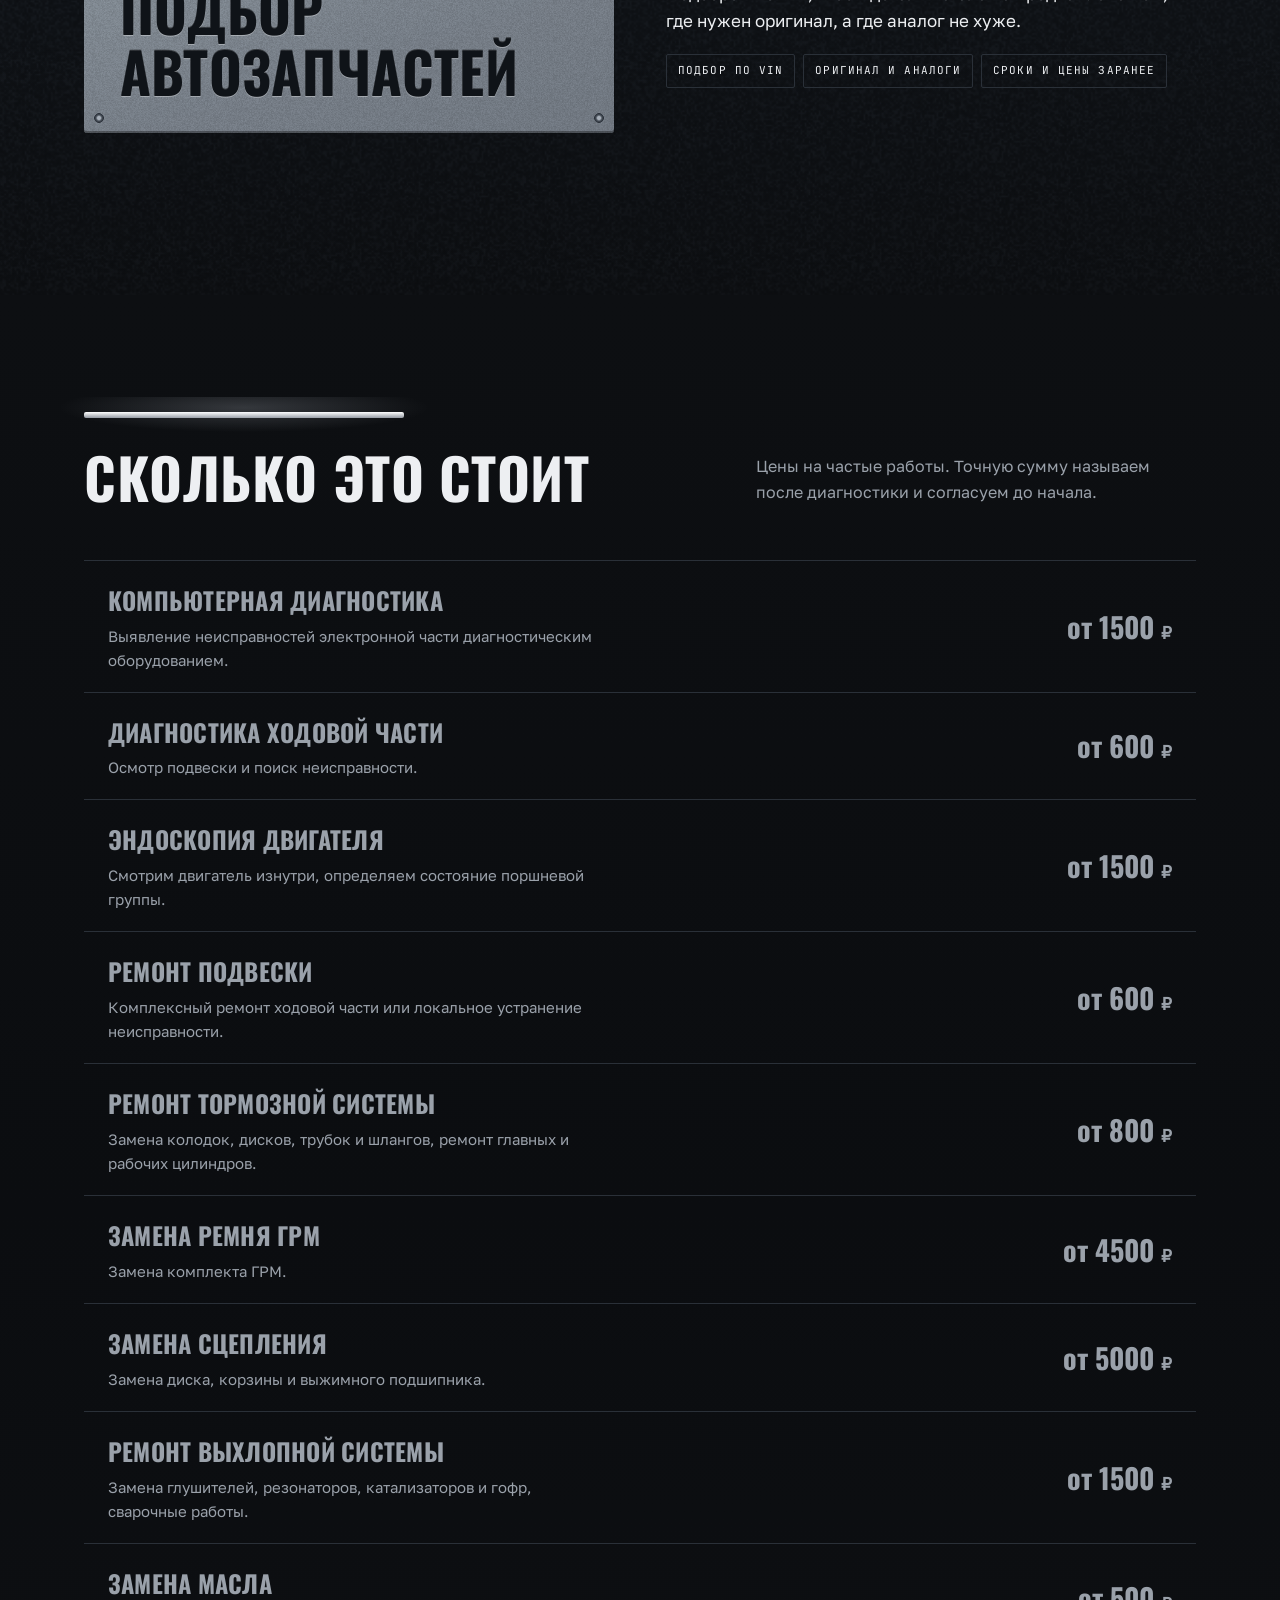
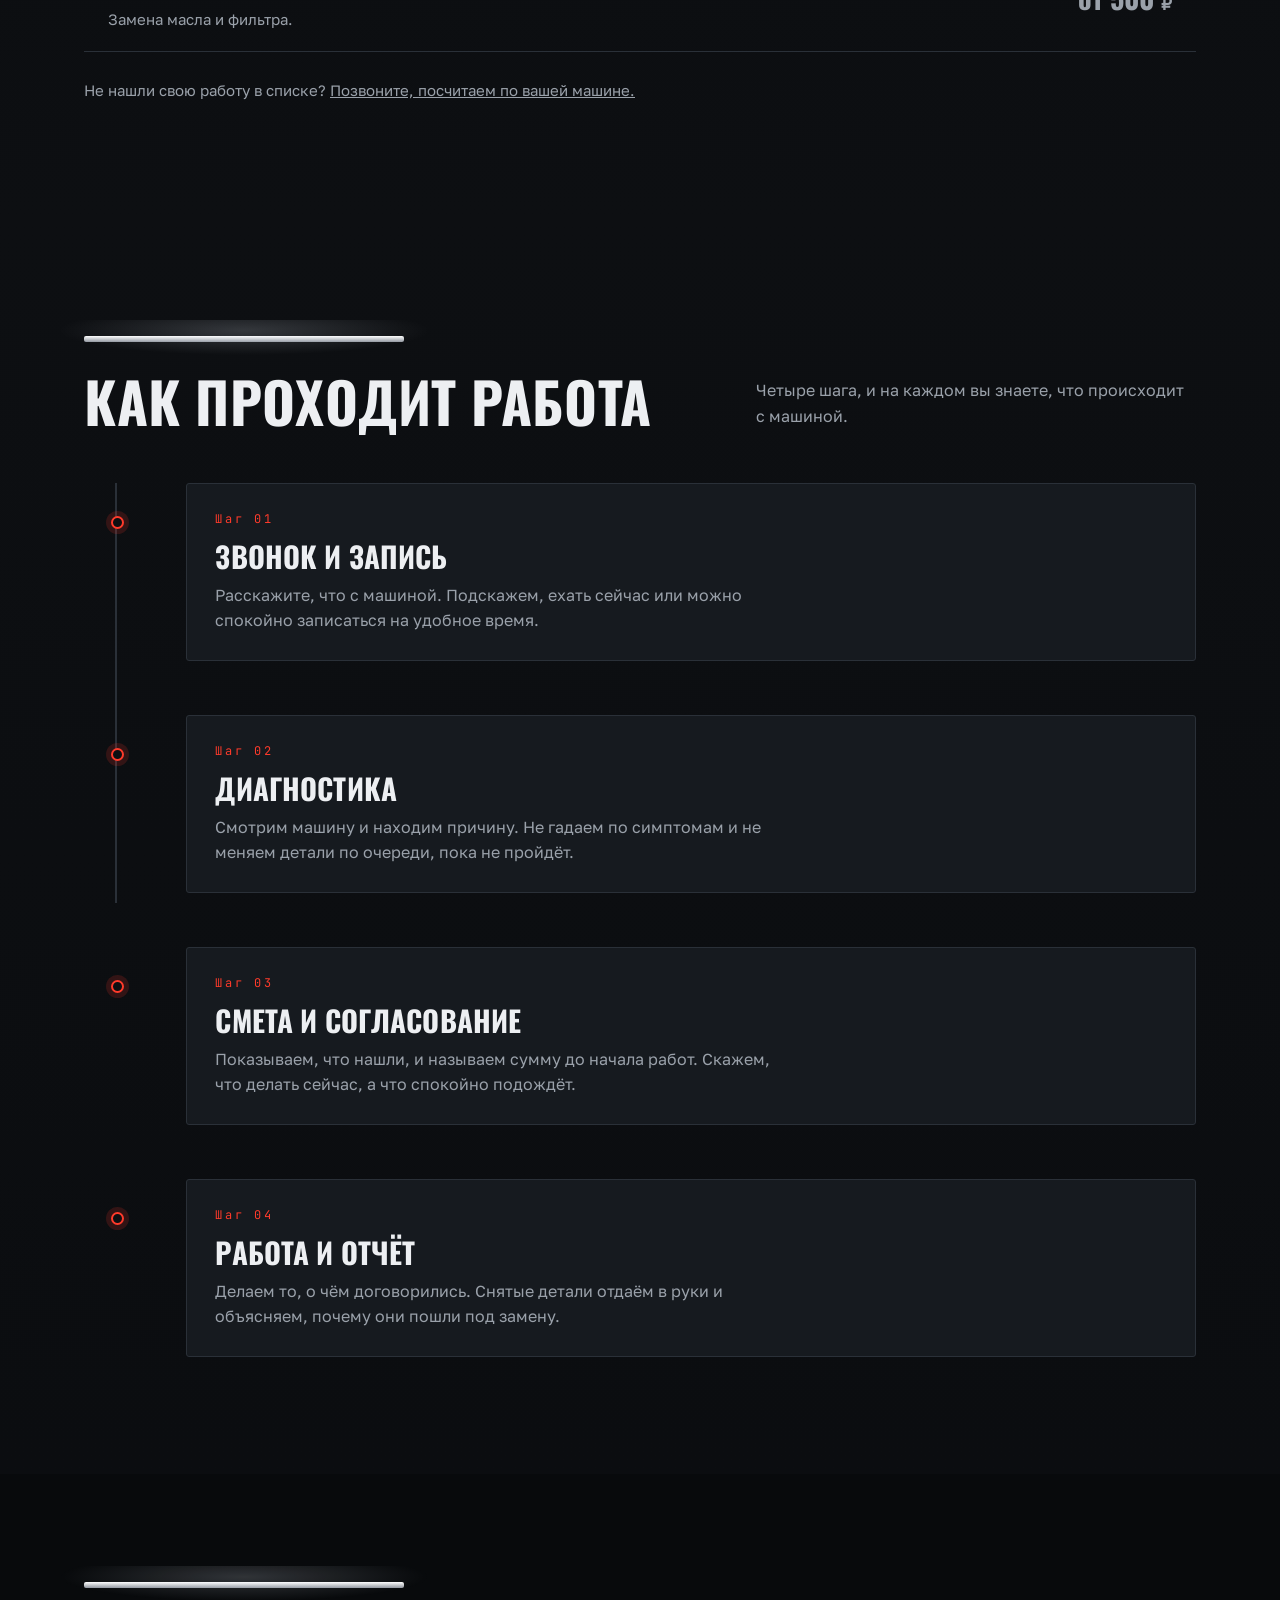
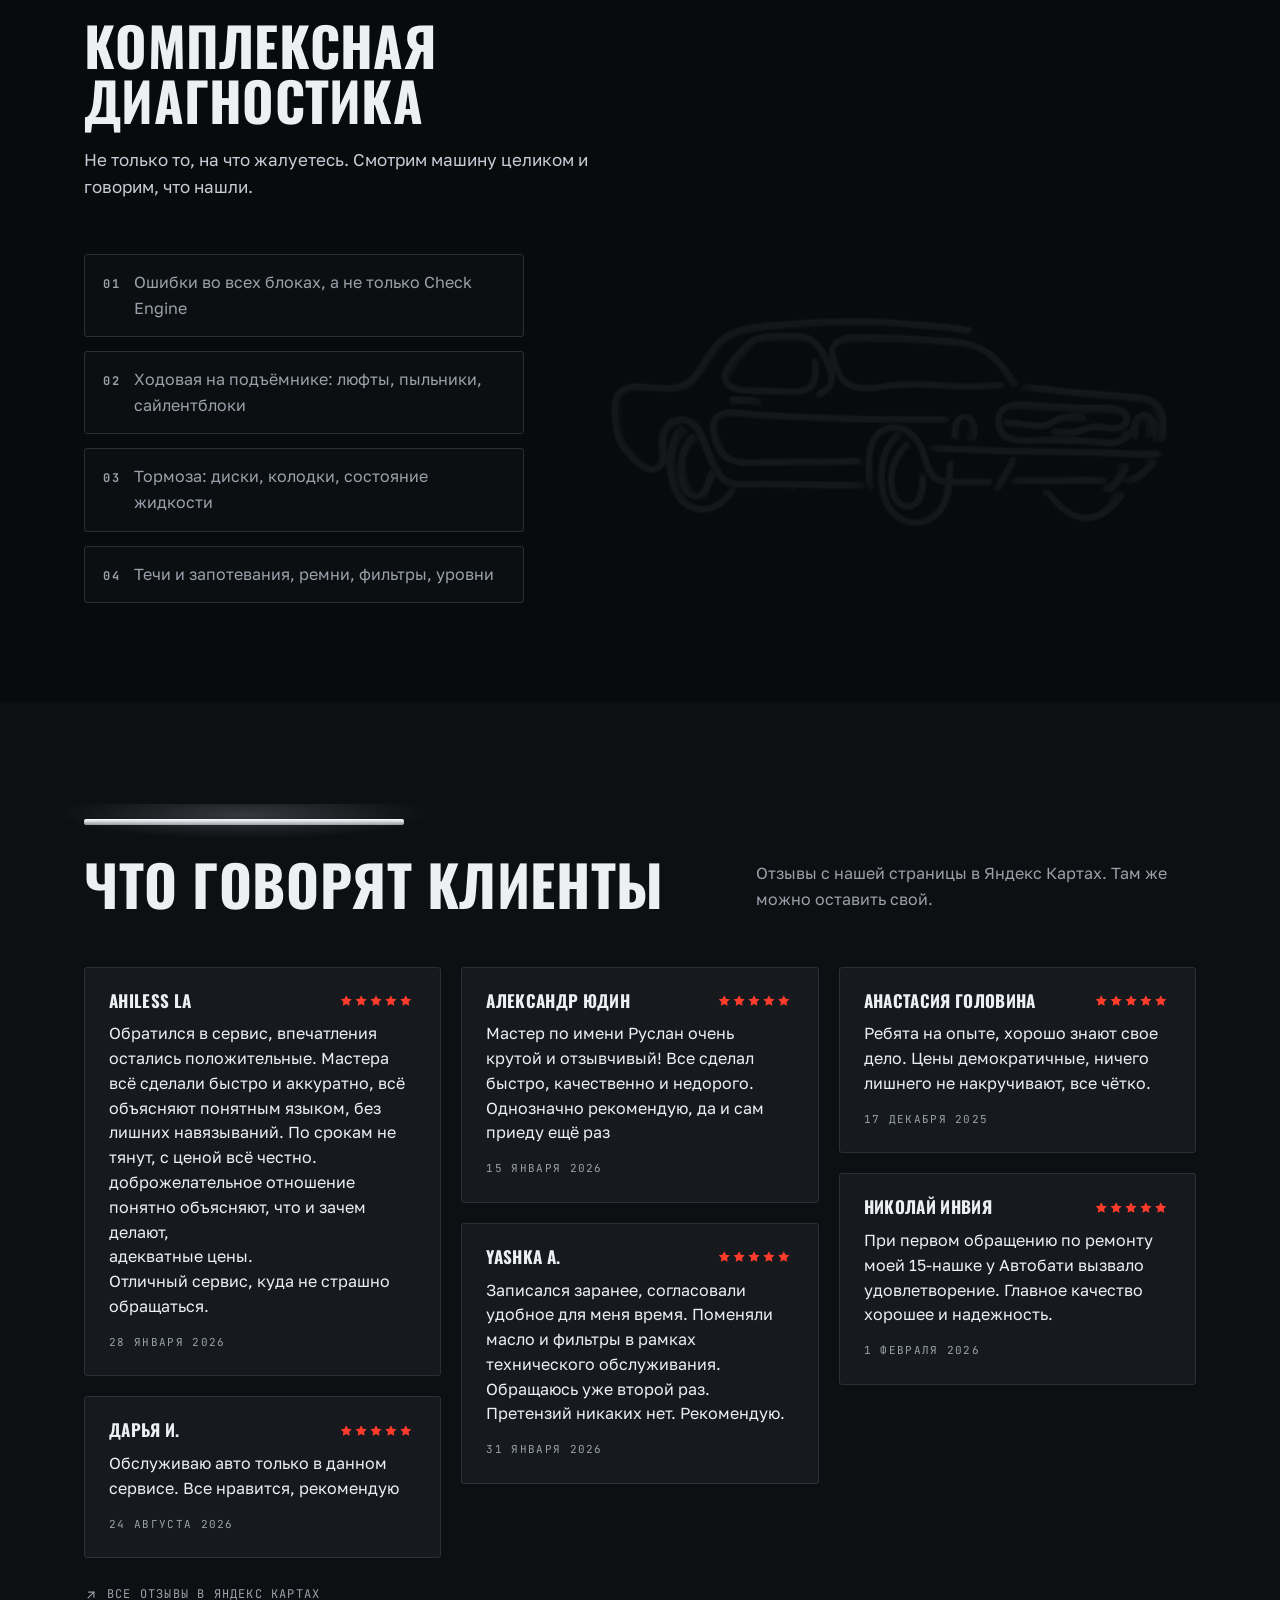
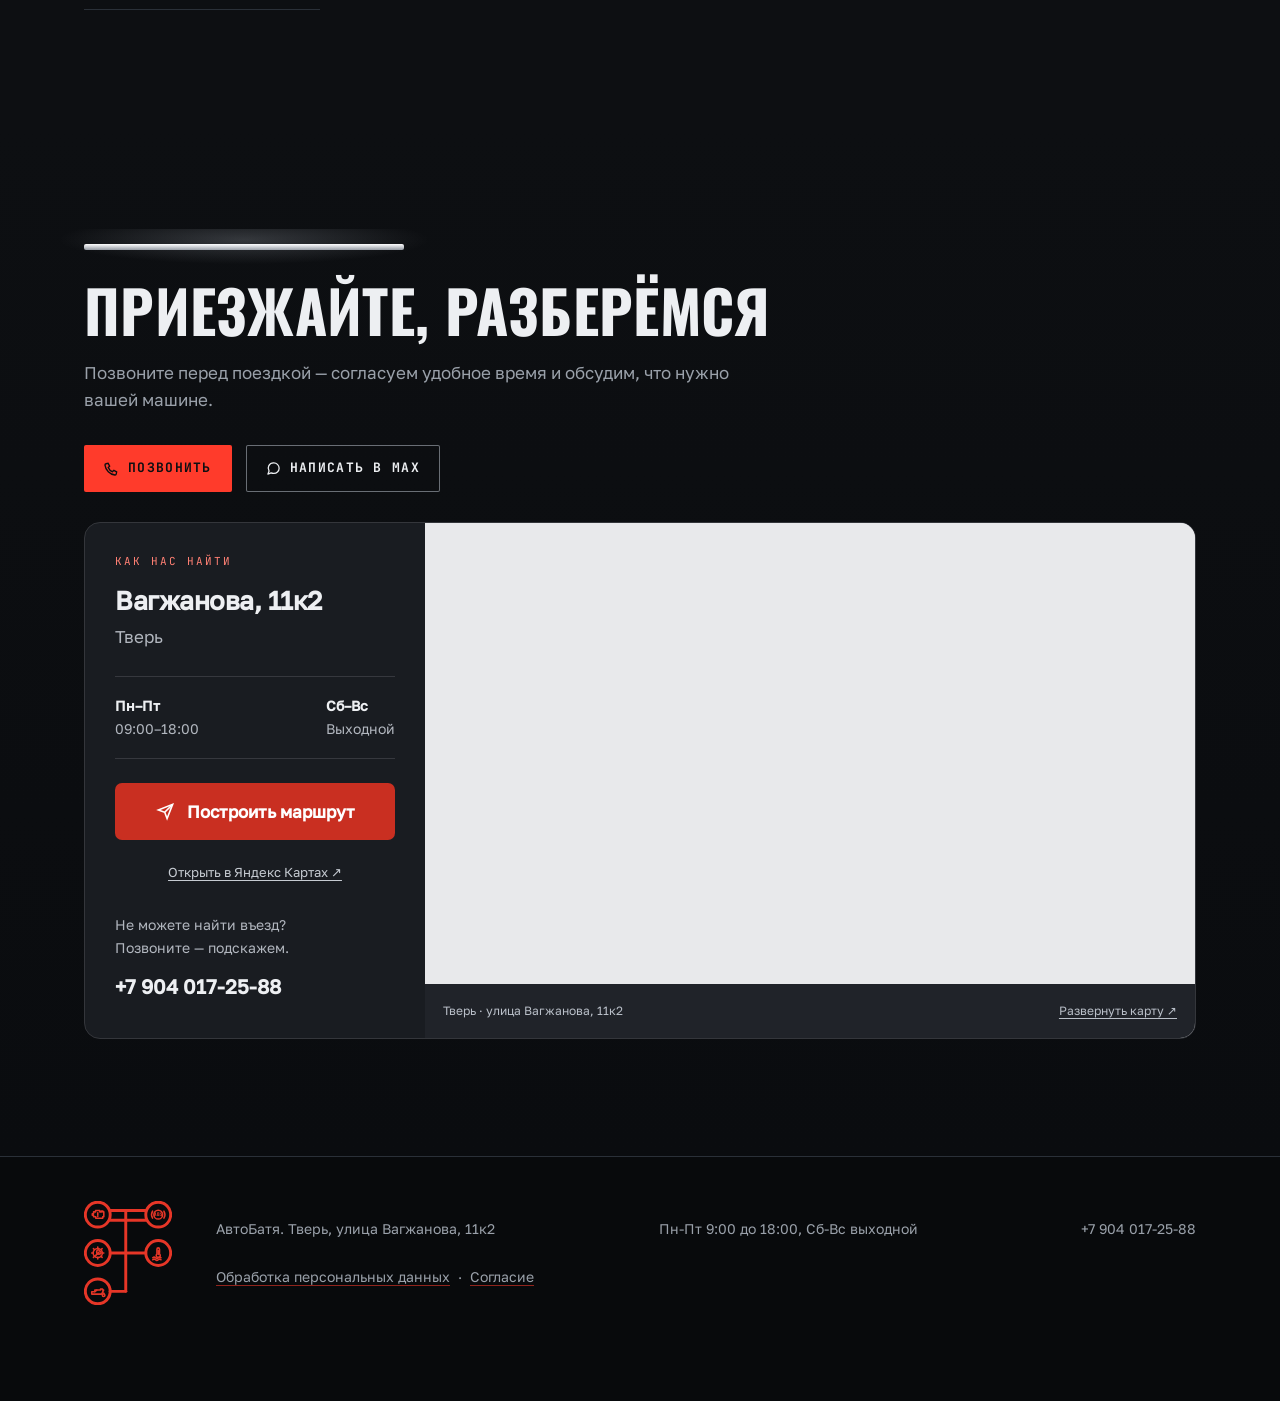
==== commit 3d87931f: "Убрать мигание табличек перед раскрытием слева направо Updated CSS for plate animations and transiti" ====
--- a/index.html
+++ b/index.html
@@ -569,15 +569,11 @@
   border:1px solid var(--line);border-radius:2px;padding:7px 11px}
 
 /* плита открывается при прокрутке */
-.svc .plate{clip-path:inset(0 0 0 0);opacity:1}
-/* Запуск при появлении секции; без JavaScript таблички остаются видимыми. */
-.svc.in .plate{animation:plateReveal 1.05s var(--ease-soft) both}
-.svc.in:nth-of-type(2) .plate{animation-delay:.06s}
-.svc.in:nth-of-type(3) .plate{animation-delay:.12s}
-@keyframes plateReveal{
-  from{clip-path:inset(0 100% 0 0);opacity:0}
-  to{clip-path:inset(0 0 0 0);opacity:1}
-}
+.svc .plate{clip-path:inset(0 100% 0 0);opacity:1;
+  transition:clip-path 1.05s var(--ease-soft)}
+.svc.in .plate{clip-path:inset(0 0 0 0)}
+.svc.in:nth-of-type(2) .plate{transition-delay:.06s}
+.svc.in:nth-of-type(3) .plate{transition-delay:.12s}
 
 /* ============================================================
    8б. Прейскурант
@@ -1021,6 +1017,7 @@
 .effects-off *,.effects-off *::before,.effects-off *::after{animation:none!important;transition:none!important}
 html.effects-off{scroll-behavior:auto}
 .effects-off .sparks{display:none}
+.effects-off .svc .plate{clip-path:inset(0 0 0 0)}
 @media(max-width:1000px){
  .nav{padding:12px;gap:8px}
  .nav__links{display:none}
@@ -1064,6 +1061,7 @@
 @media print{.visit-layout{display:block;border-color:#888;background:white;color:black}.visit-map-area{display:none}.visit-details{padding:18px}.visit-details p,.visit-details a,.visit-hours span,.guarantee-note{color:black}.visit-route{background:transparent;border:1px solid #888}}
 
 </style>
+<noscript><style>.svc .plate{clip-path:inset(0 0 0 0);transition:none}</style></noscript>
 </head>
 <body>
 <a class="skip" href="#main">Перейти к содержимому</a>
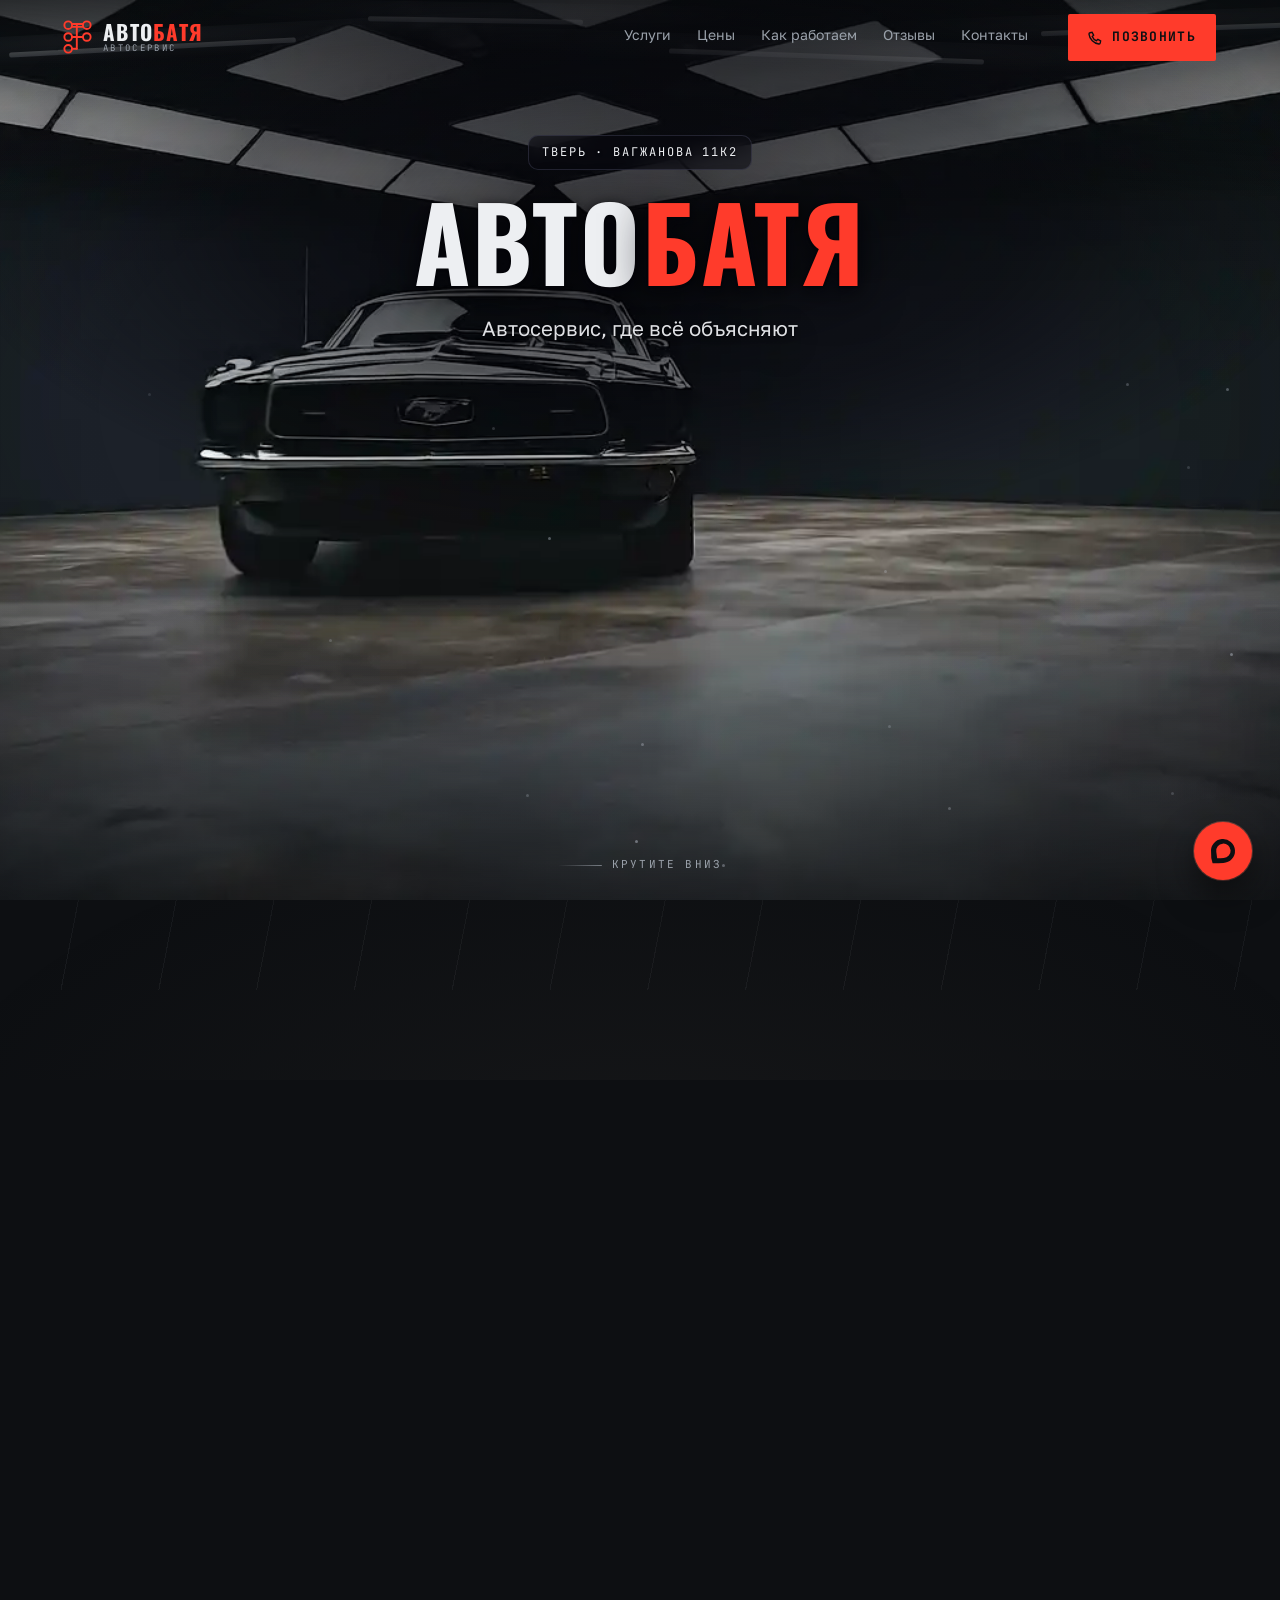
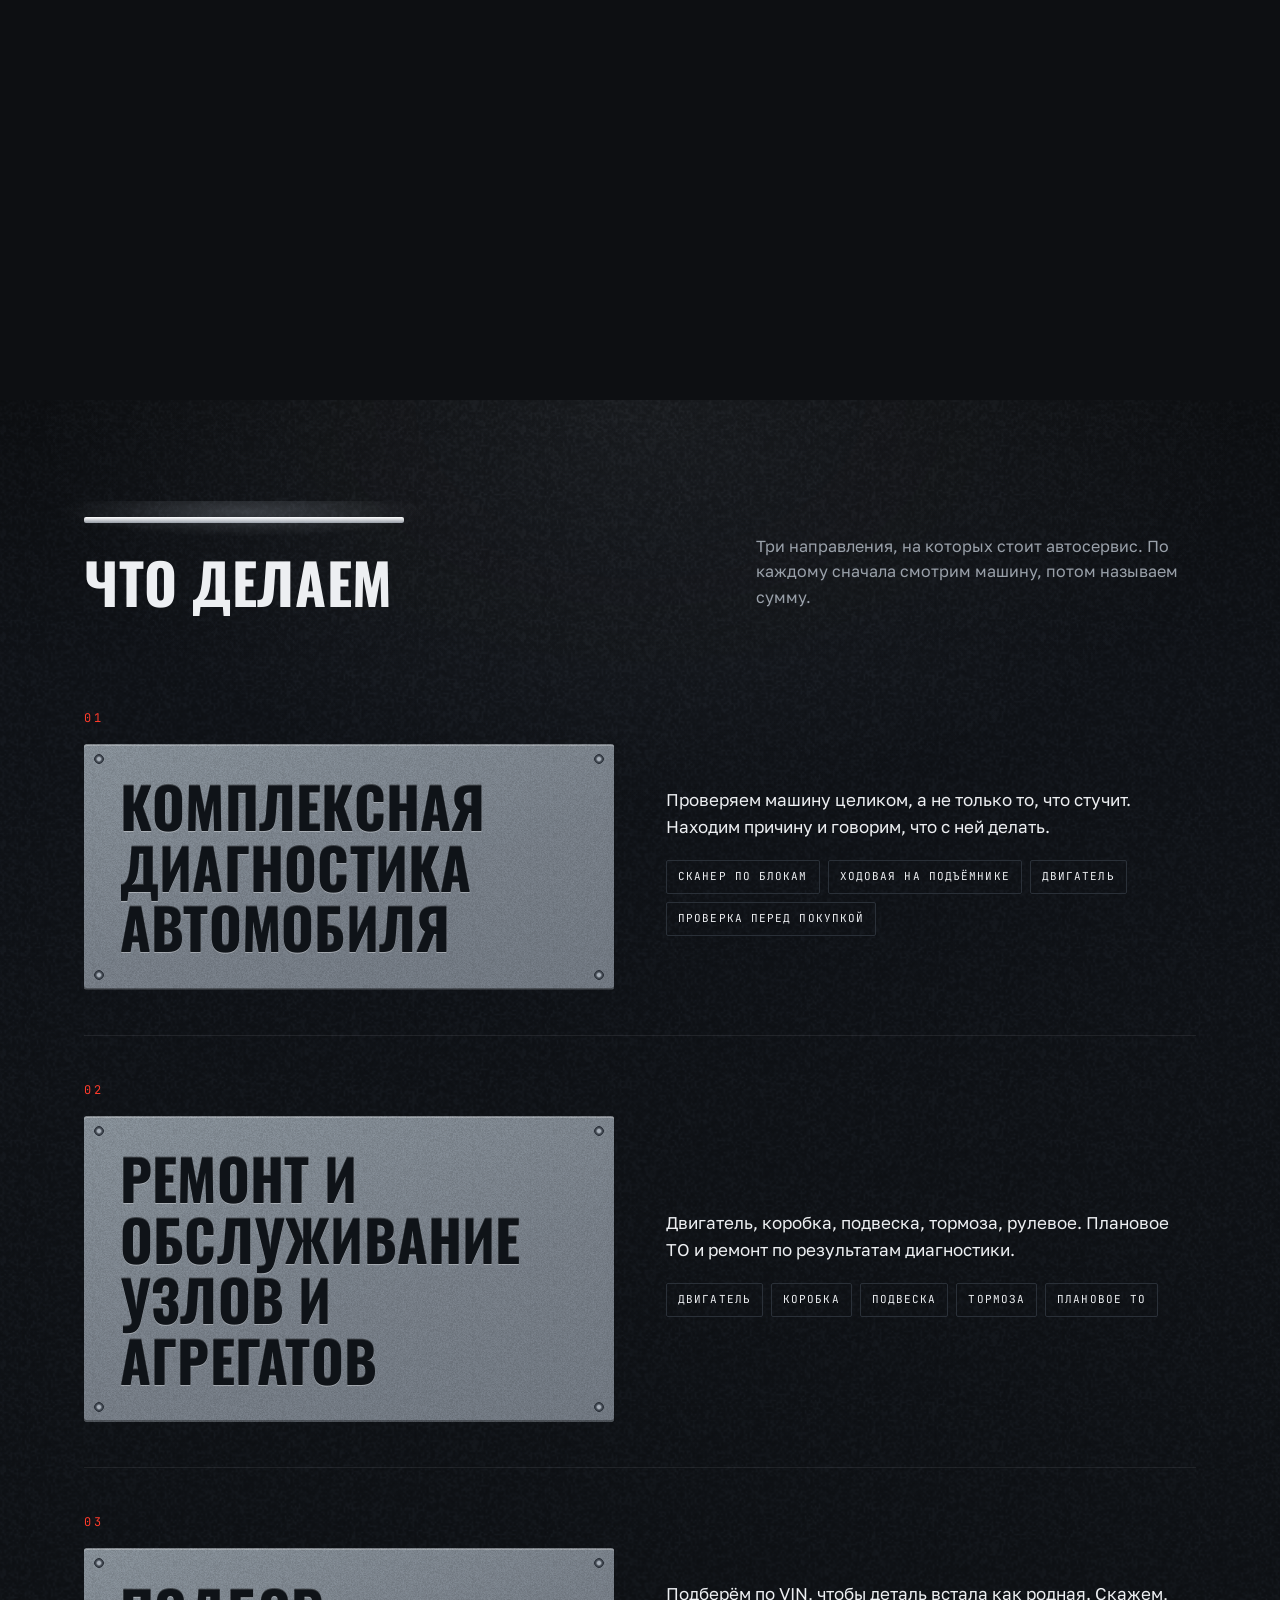
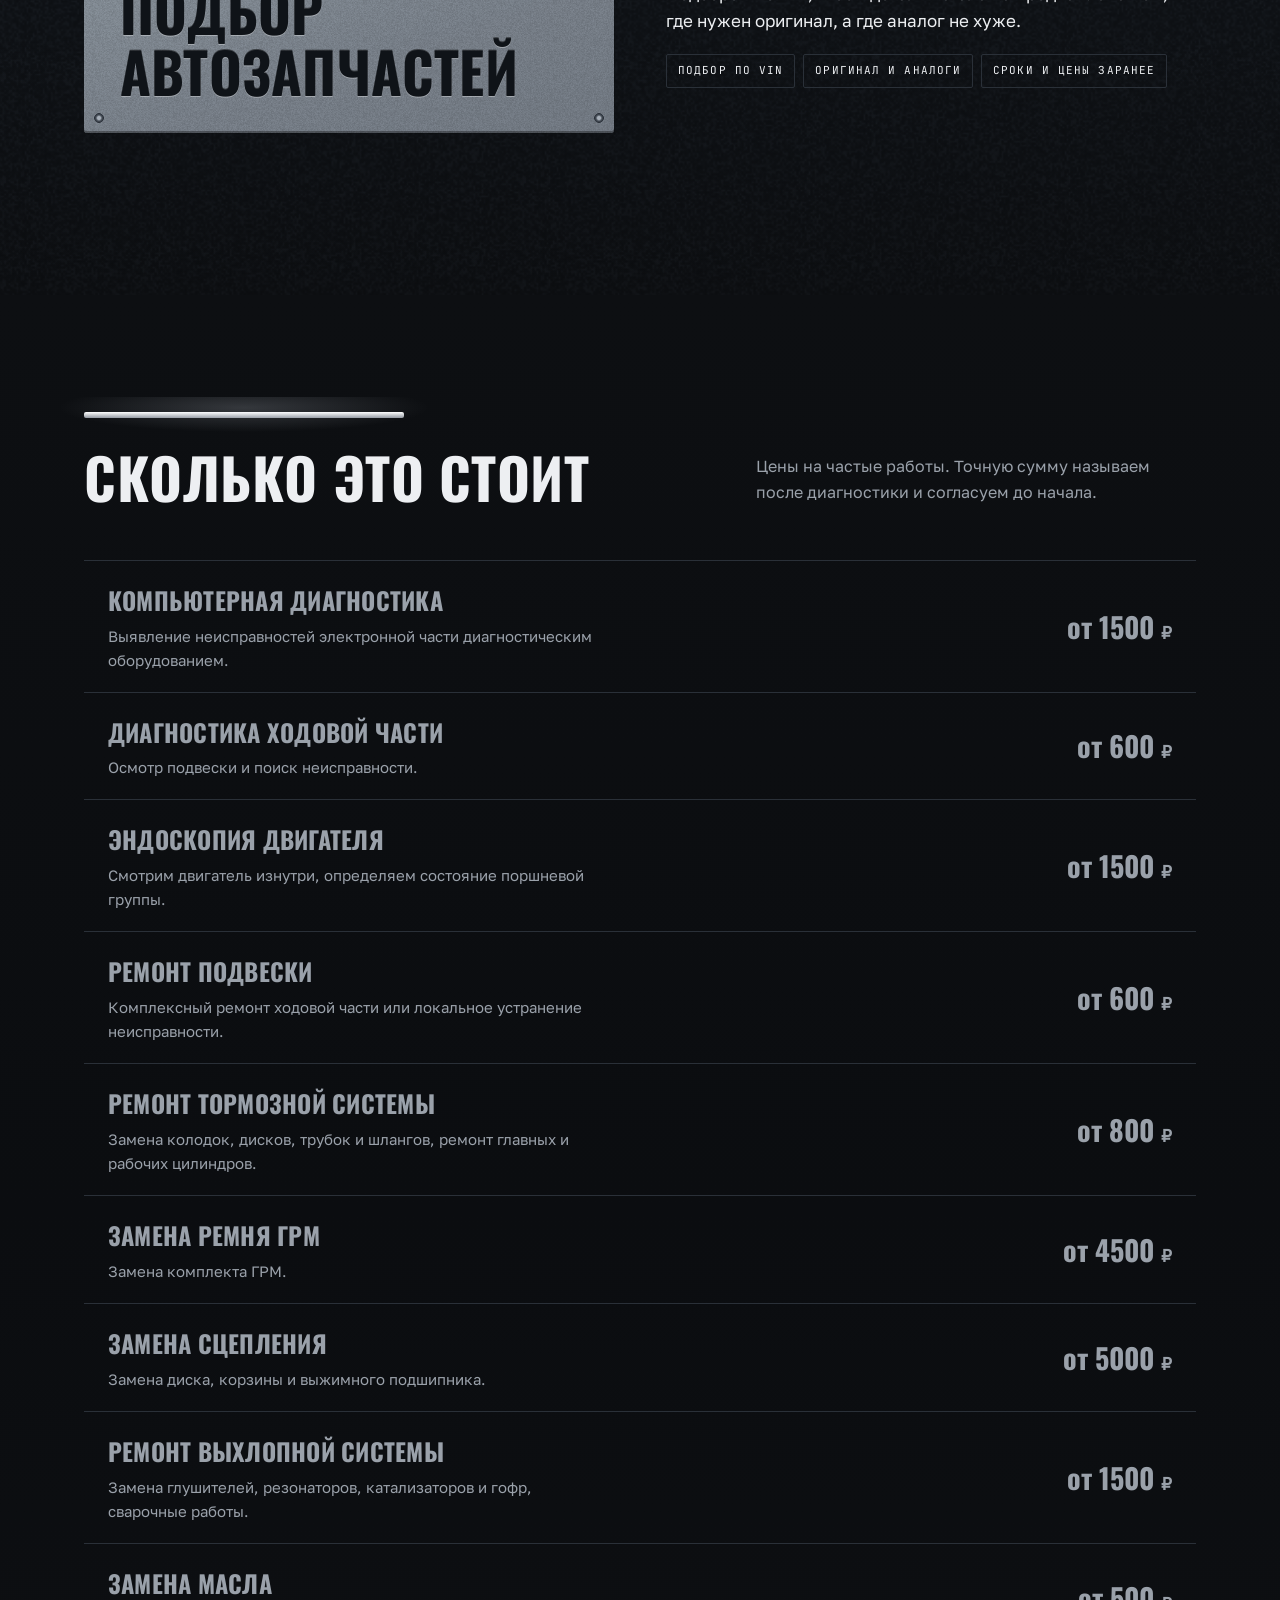
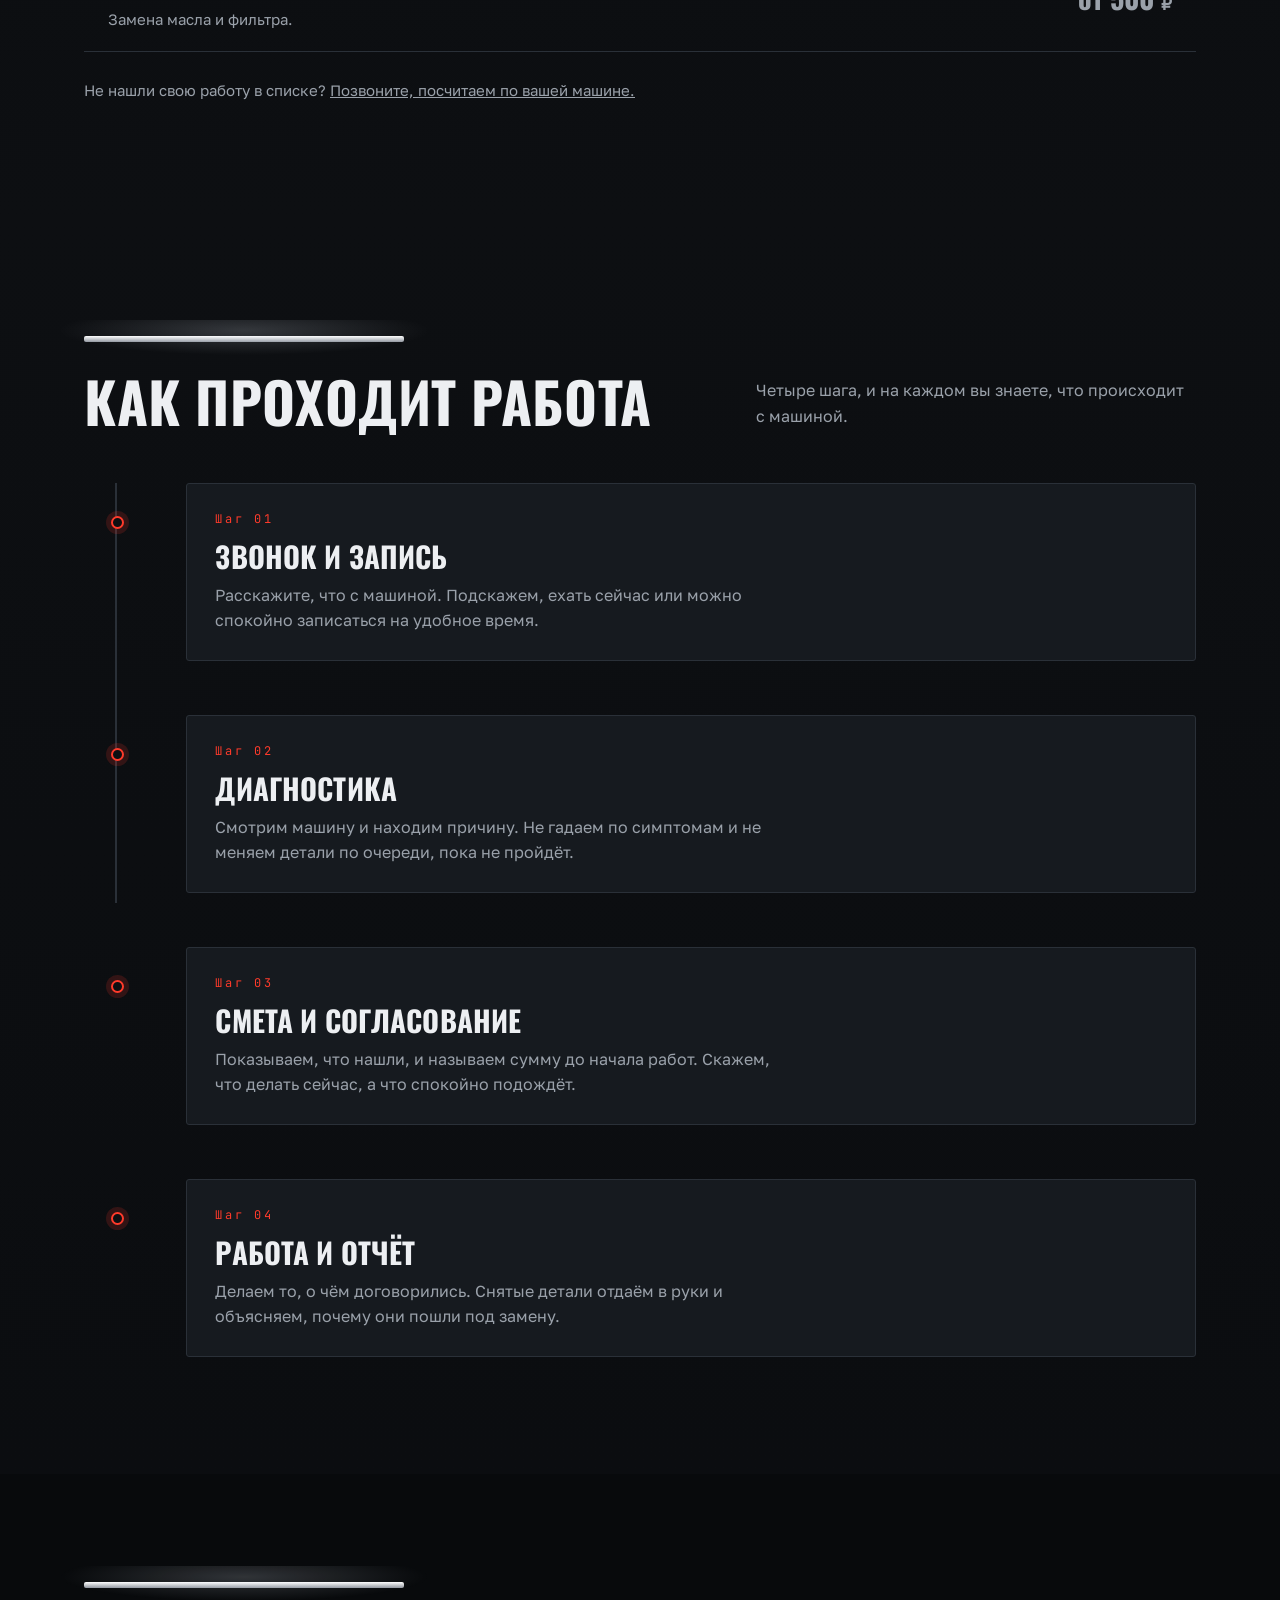
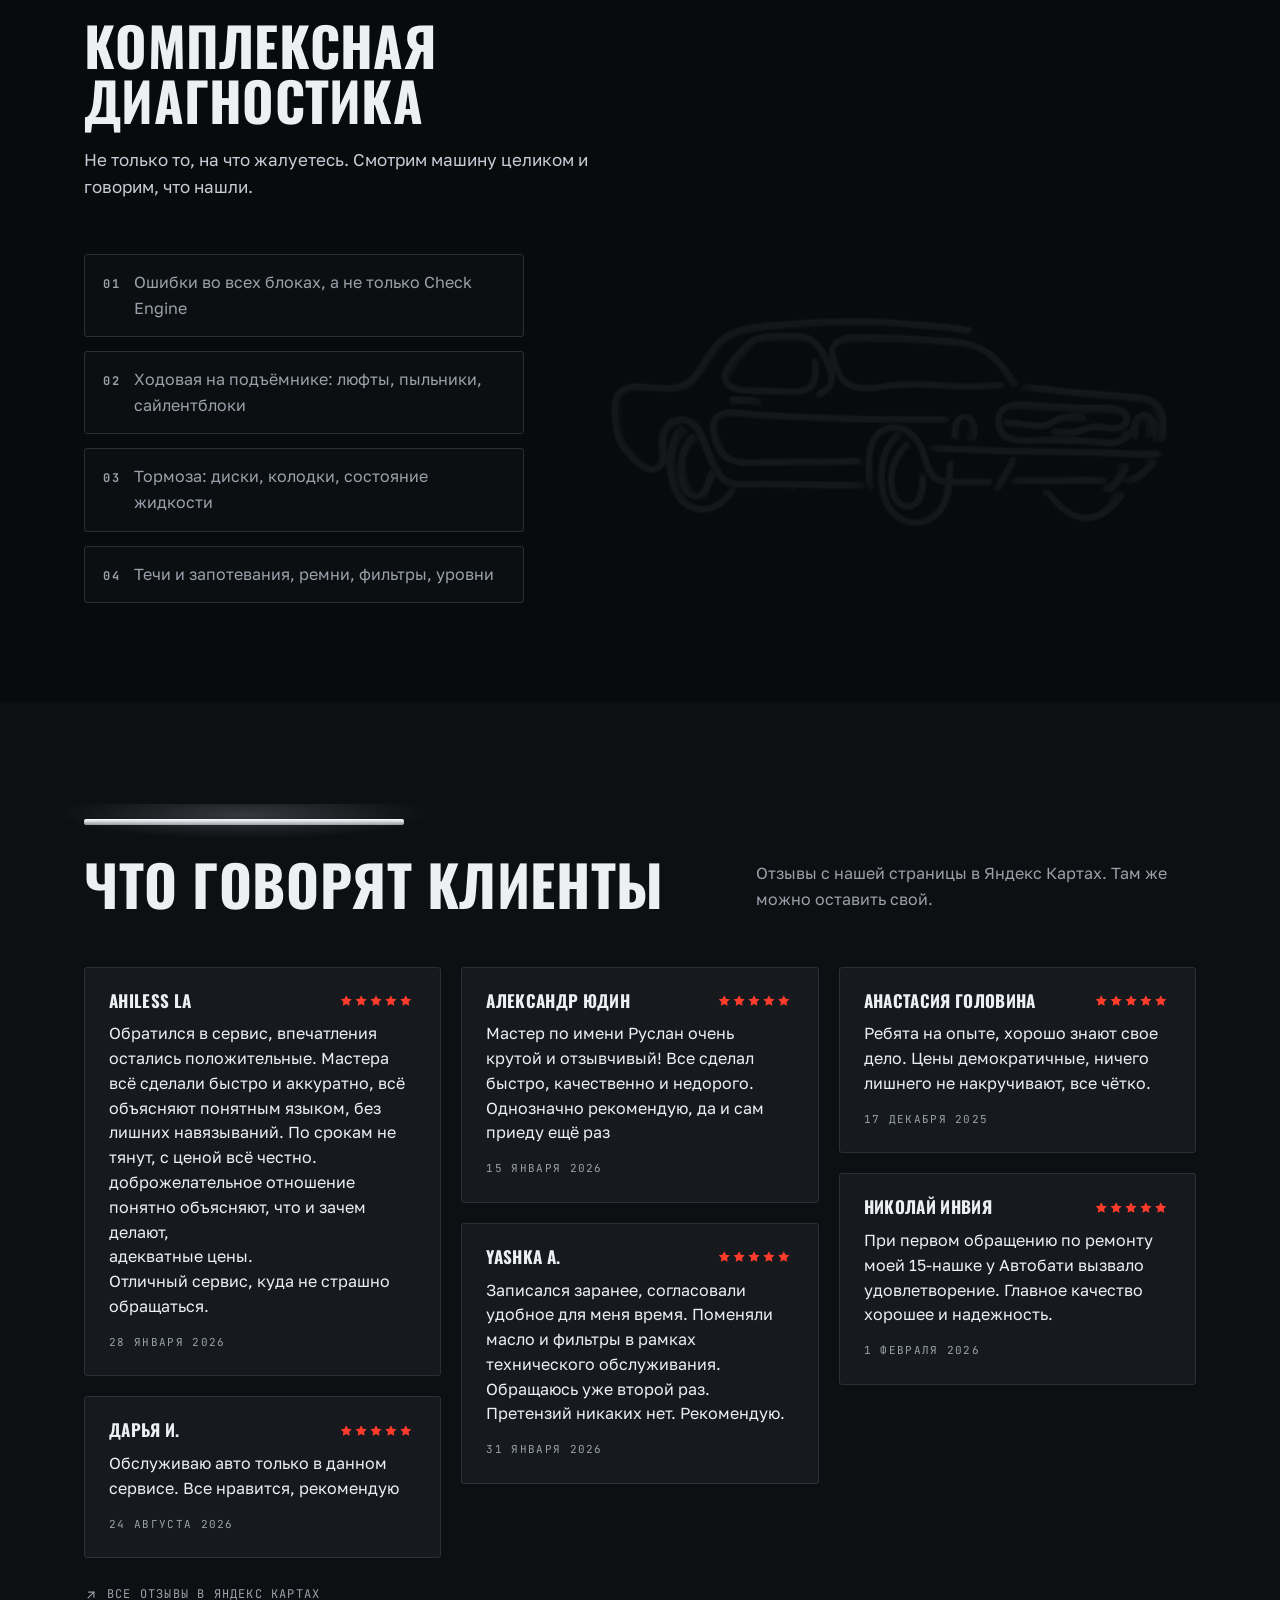
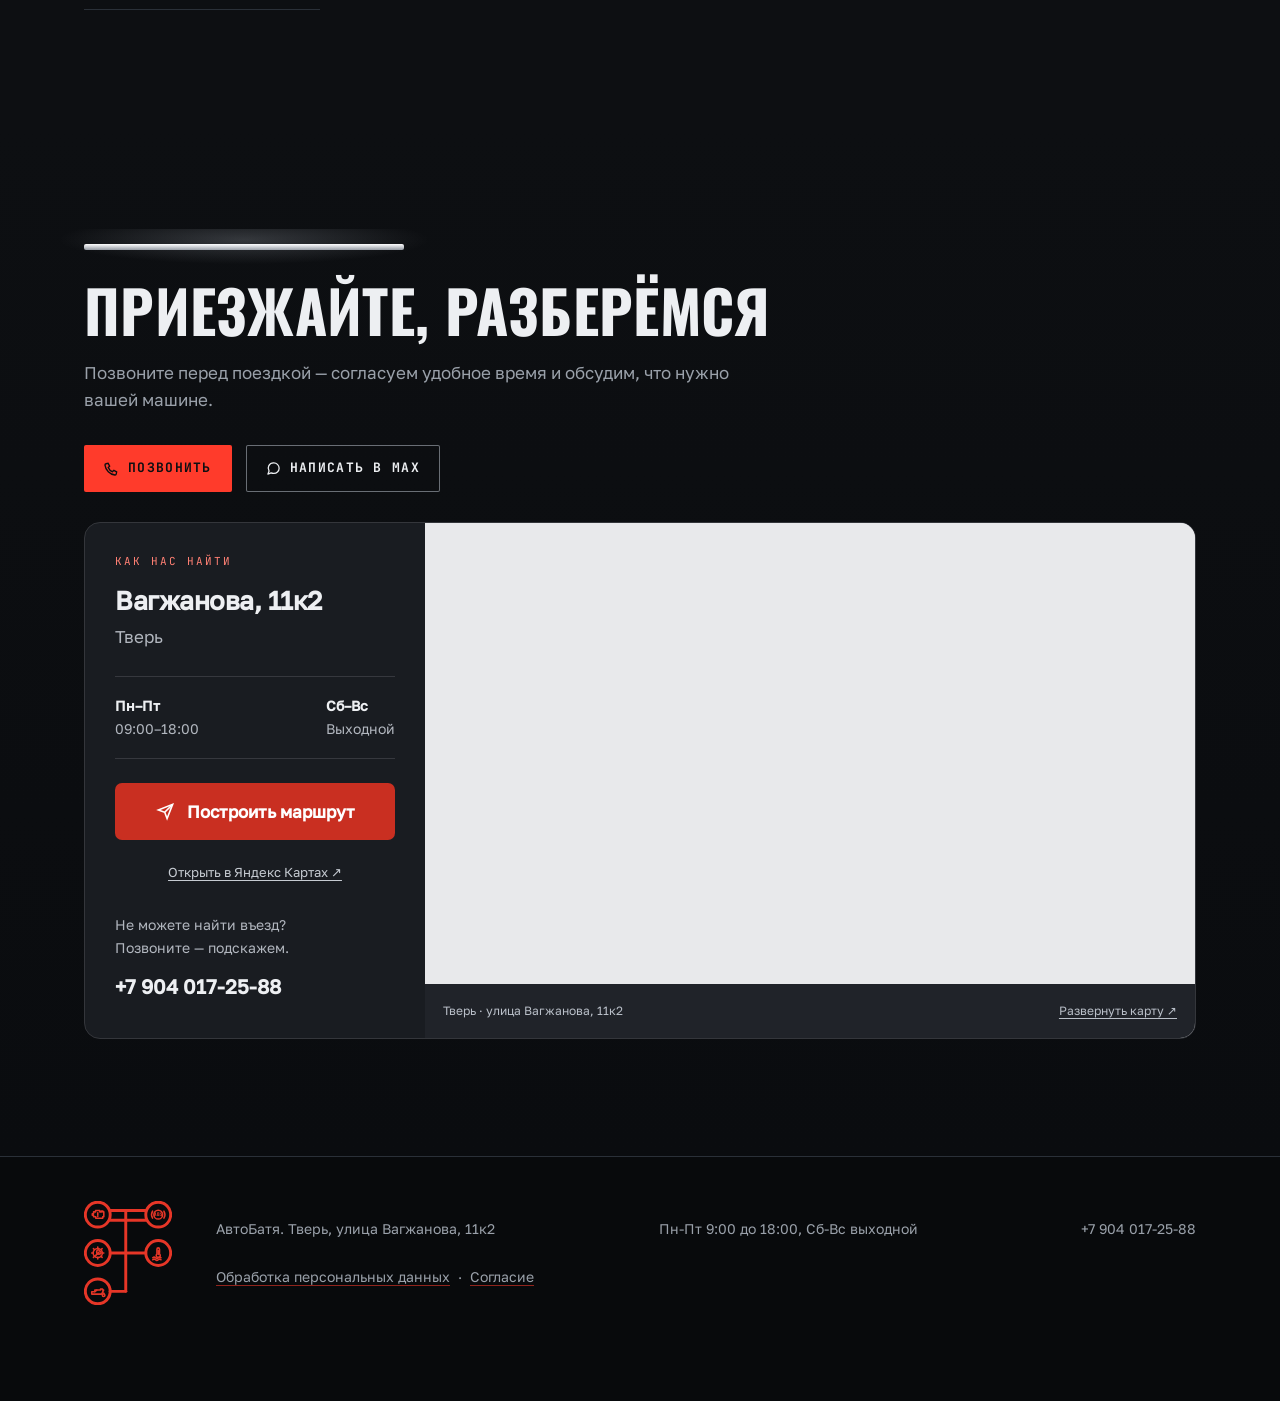
==== commit d5008d20: "Переименовать кнопку звонка в «Позвонить»" ====
--- a/index.html
+++ b/index.html
@@ -1092,7 +1092,7 @@
   </div>
   <a class="btn nav__call" href="tel:+79040172588" aria-label="Позвонить: +7 904 017-25-88">
     <svg viewBox="0 0 24 24" fill="none" stroke="currentColor" stroke-width="2.2" aria-hidden="true"><path d="M6.6 3.8 9 8.2 6.8 10.4a12 12 0 0 0 6.8 6.8l2.2-2.2 4.4 2.4-.6 3.4a2 2 0 0 1-2.2 1.6C9.6 21.6 2.4 14.4 1.6 6.6A2 2 0 0 1 3.2 4.4z"/></svg>
-    Звонок
+    Позвонить
   </a>
   <details class="mobile-menu">
     <summary>Меню</summary>
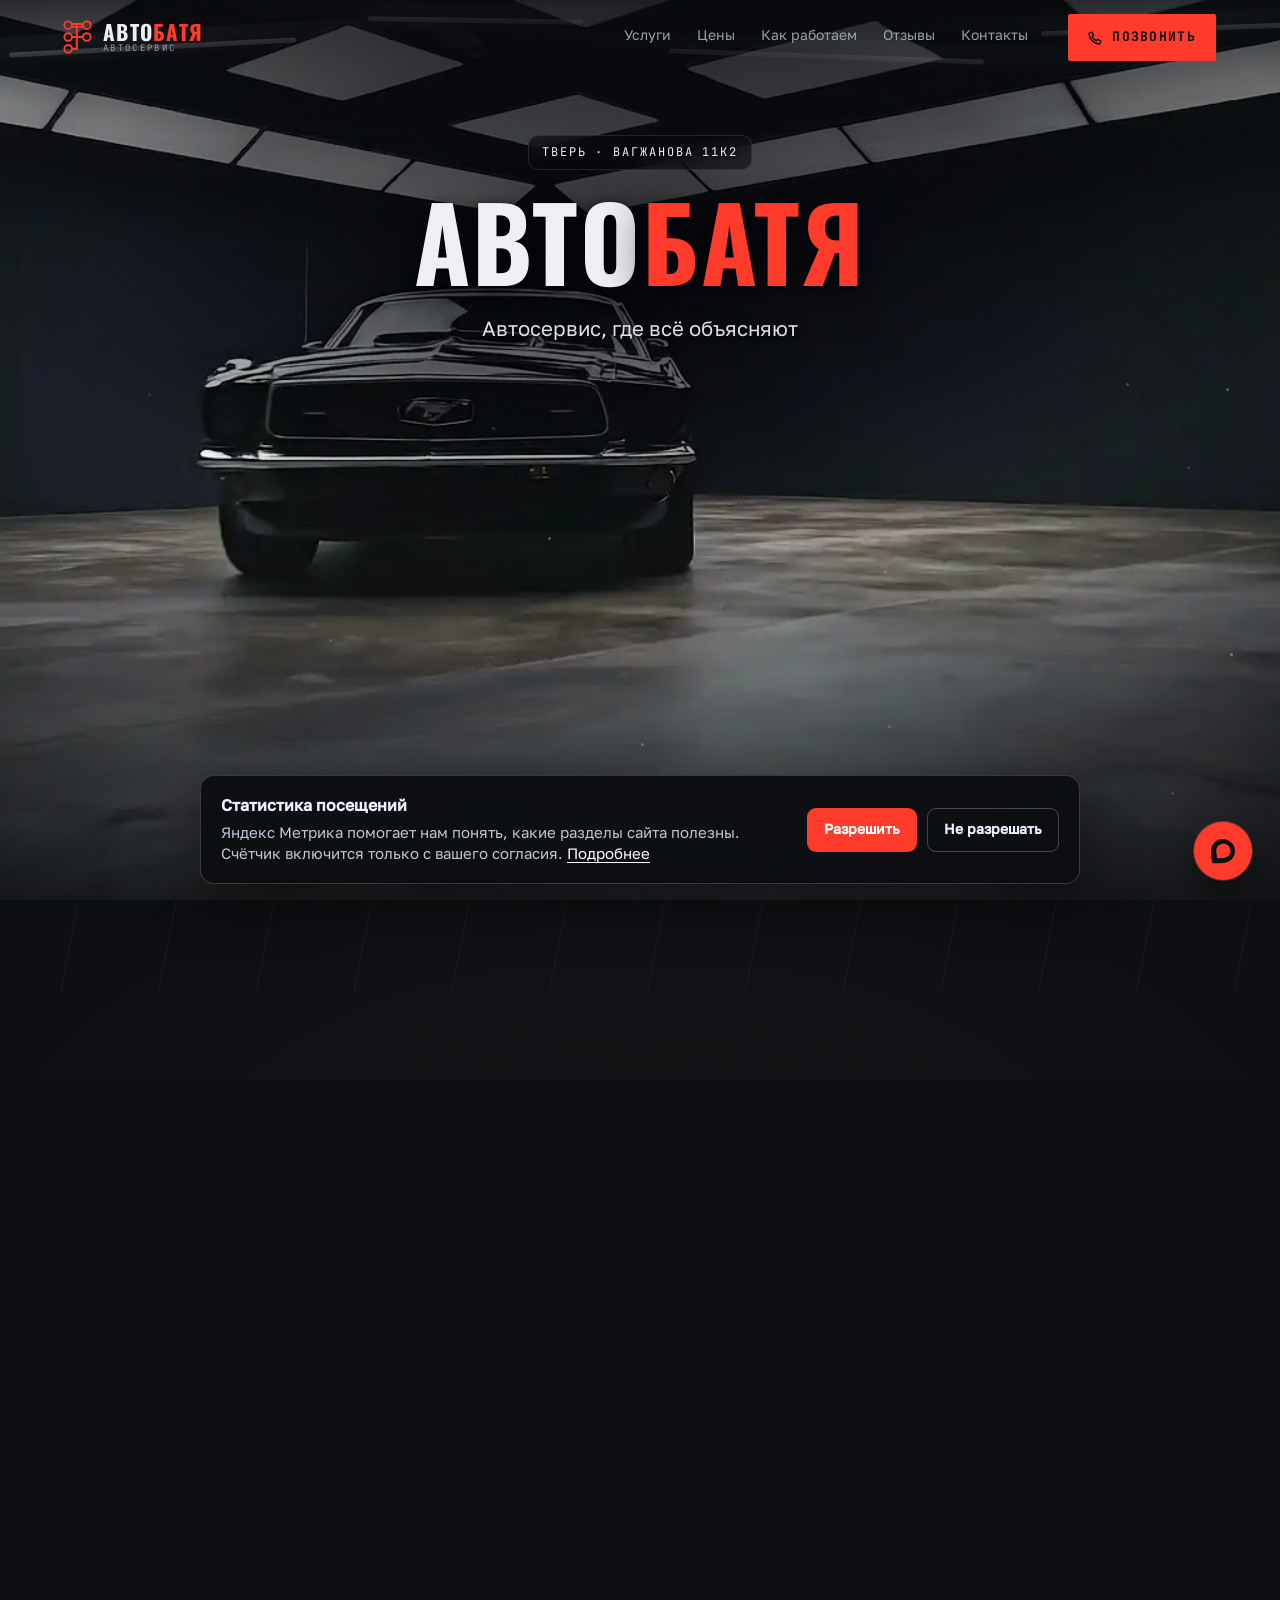
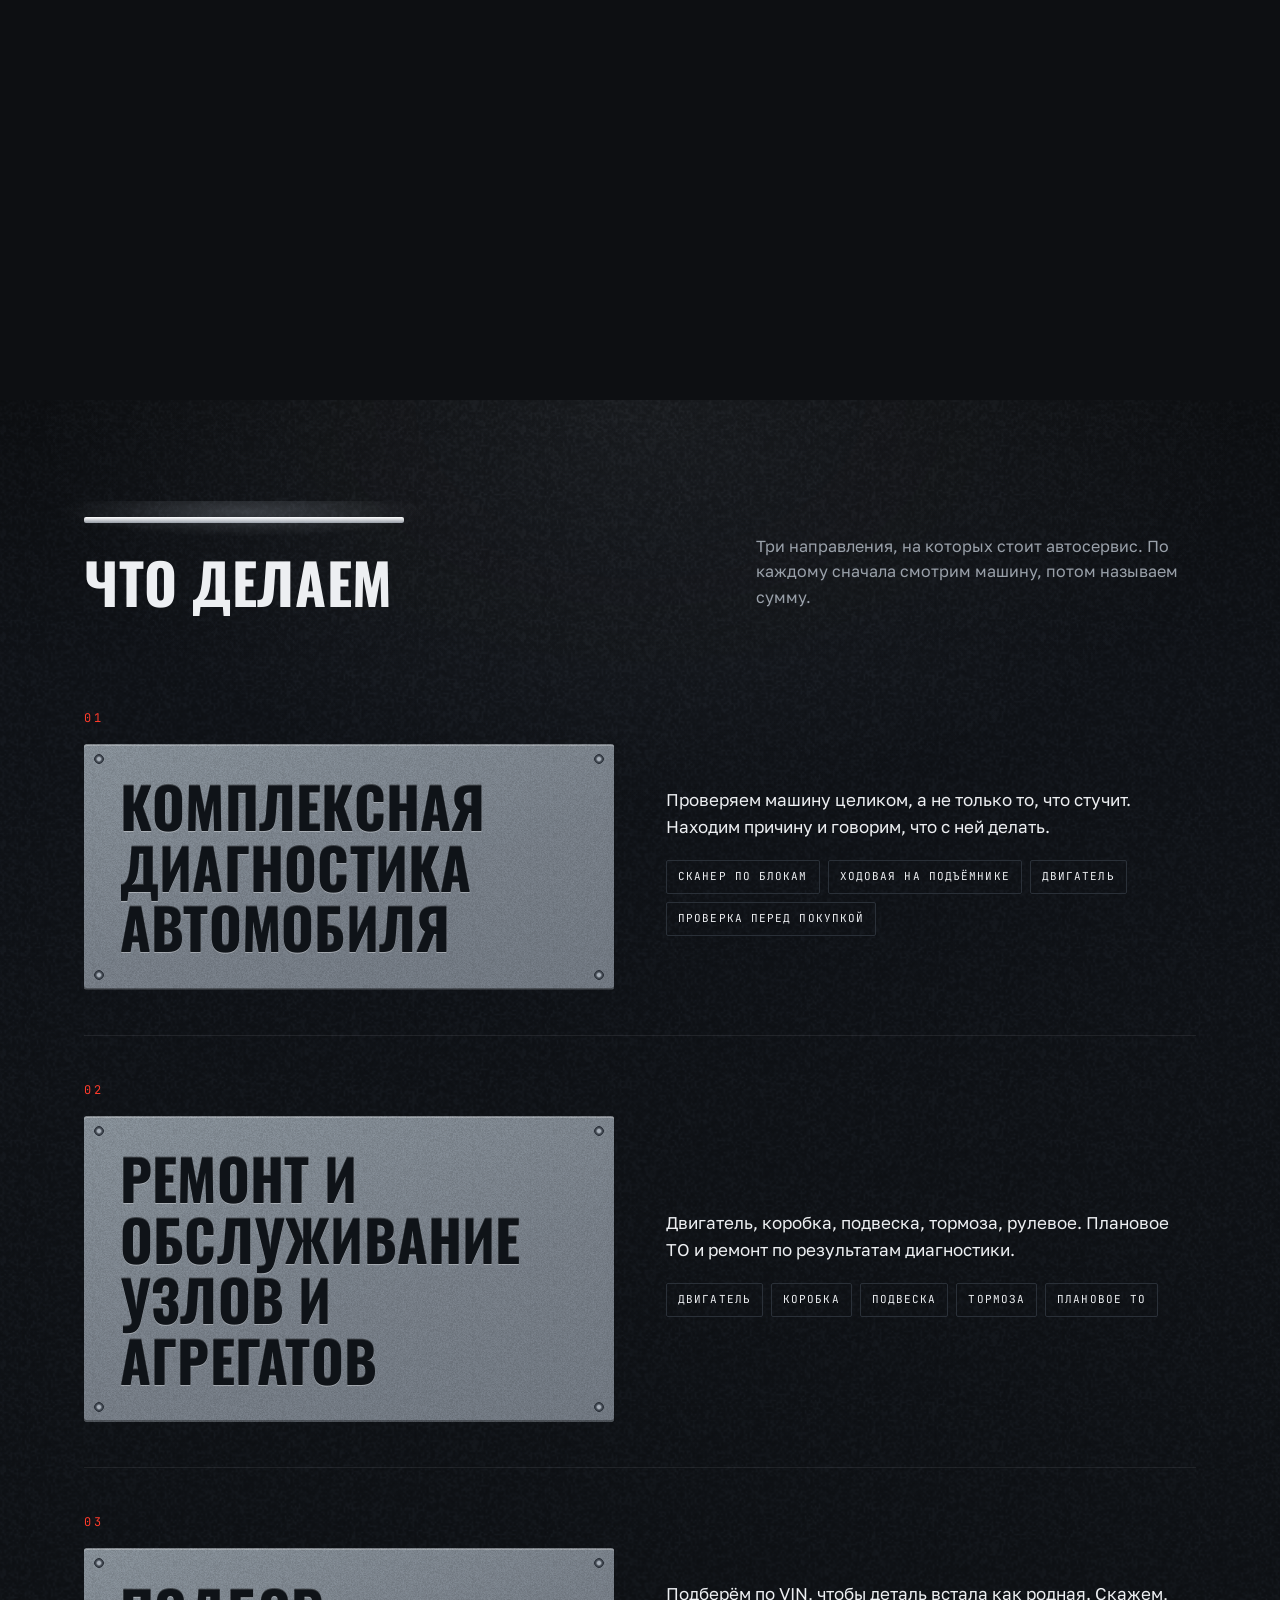
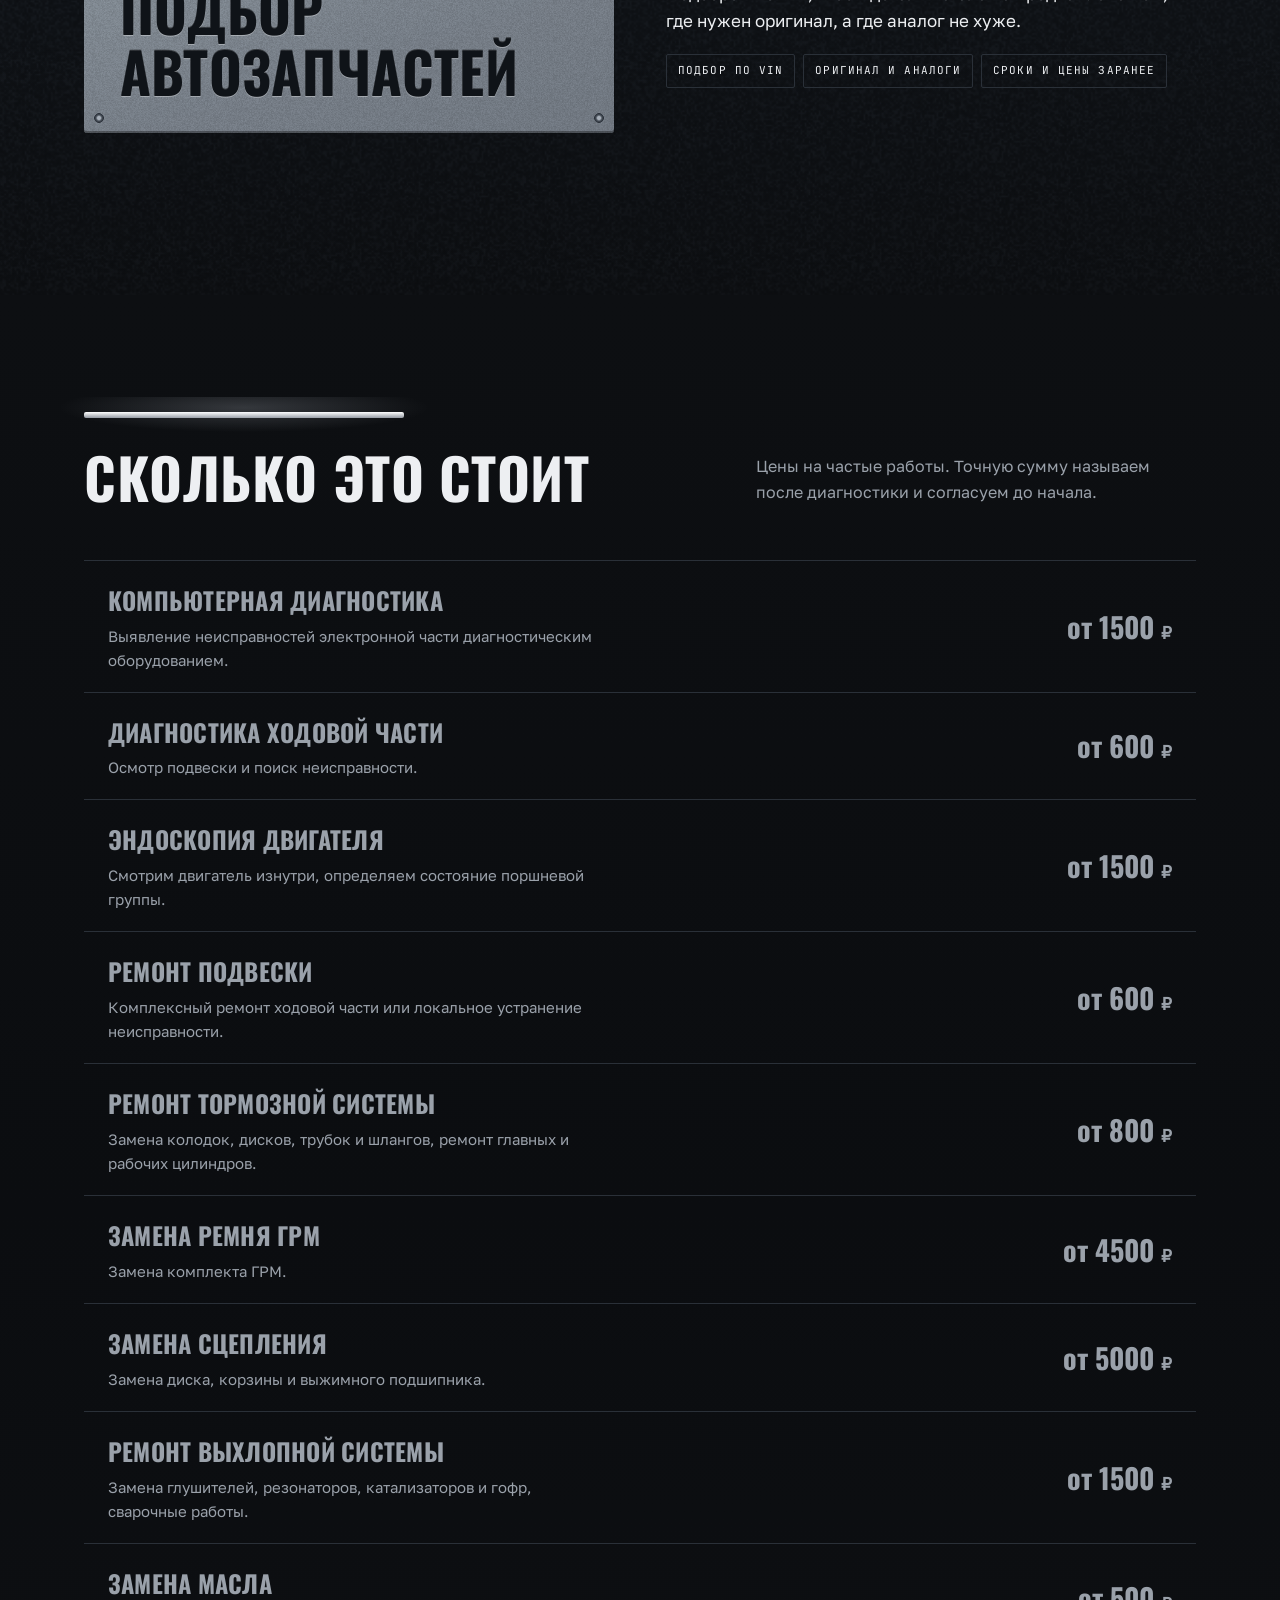
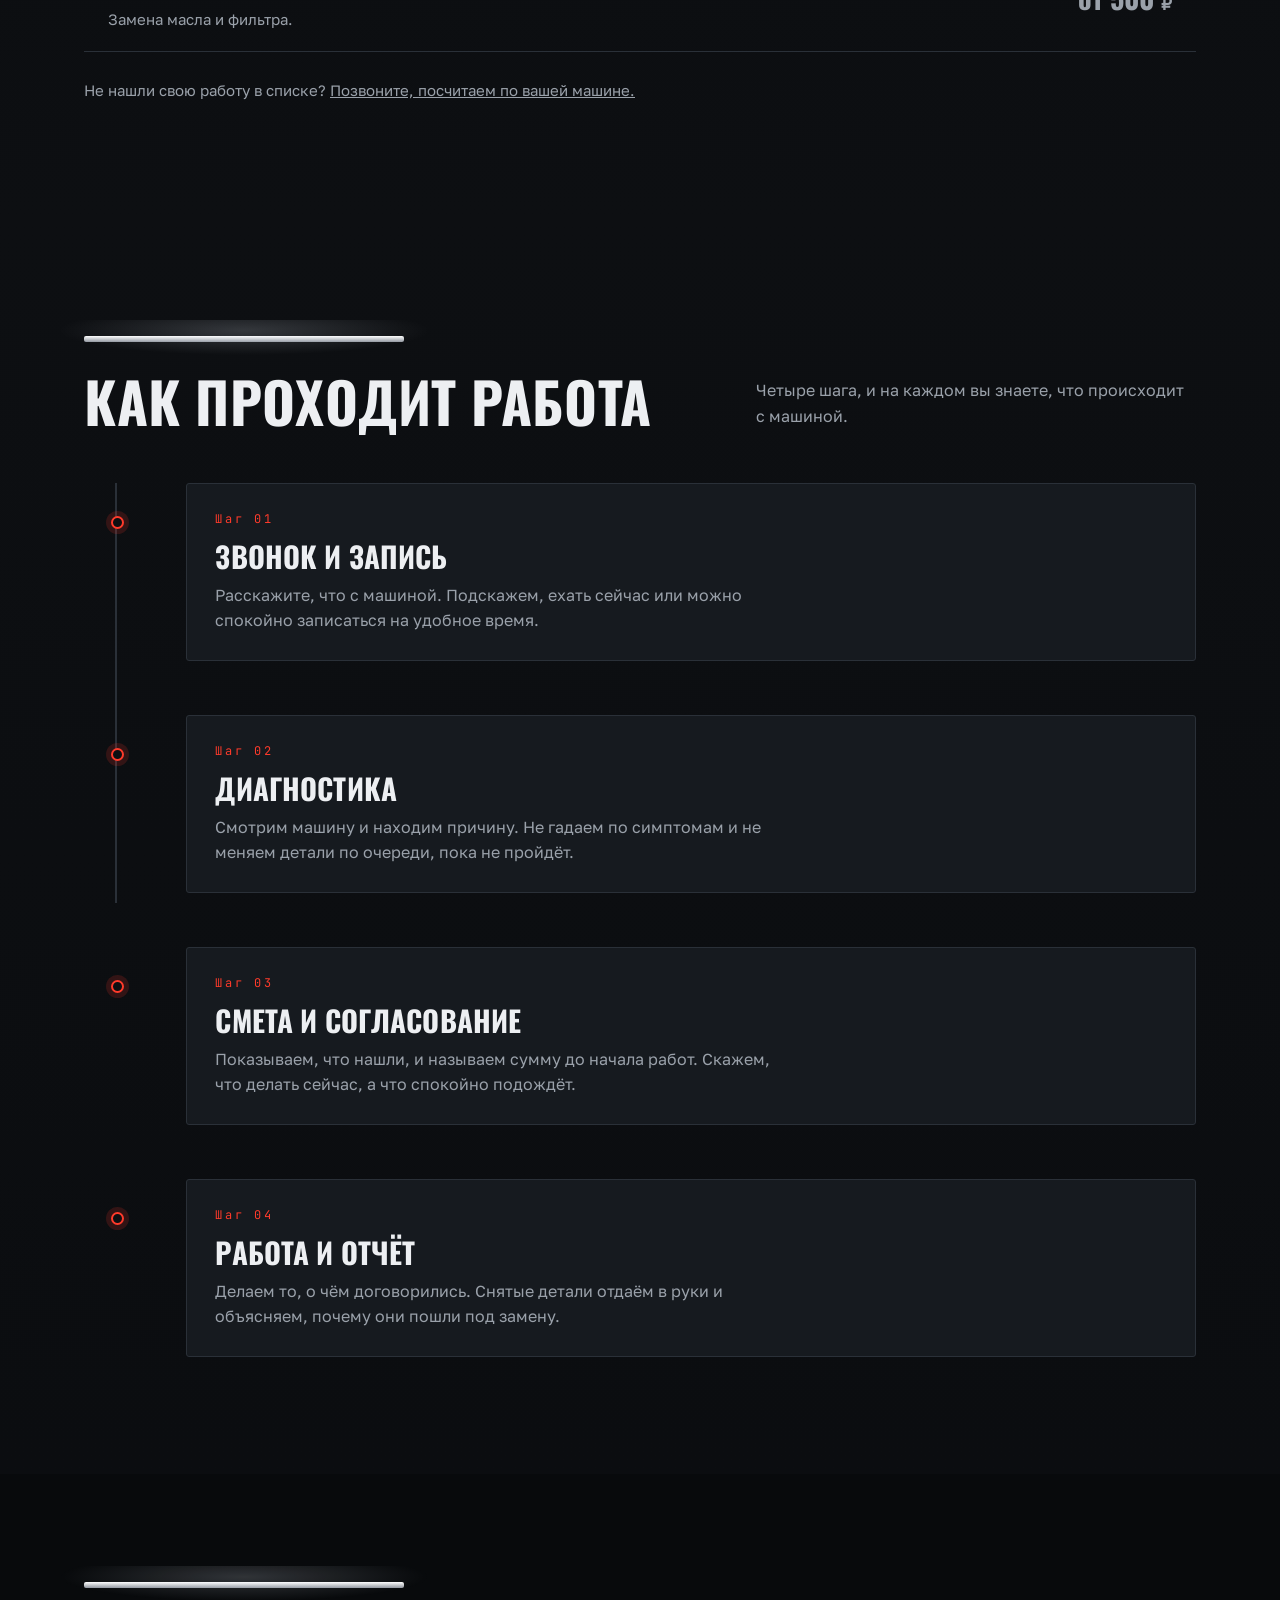
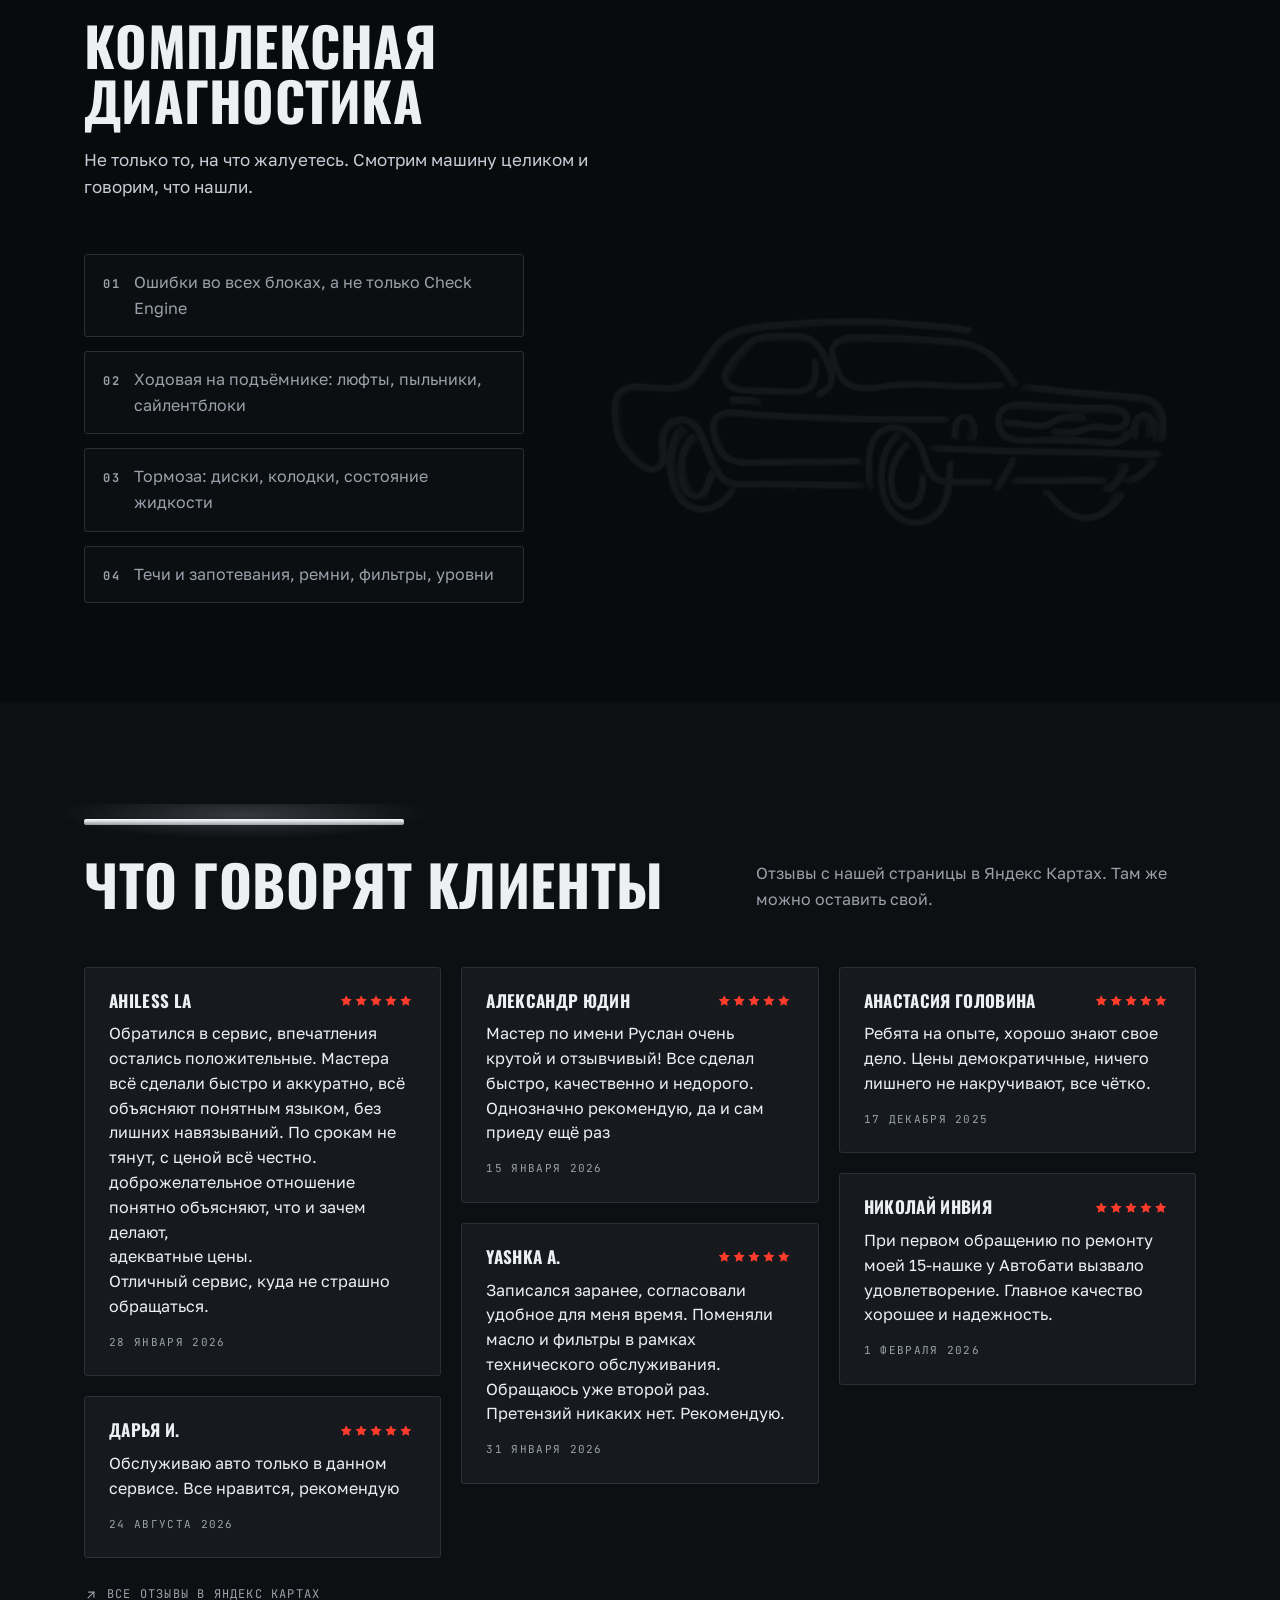
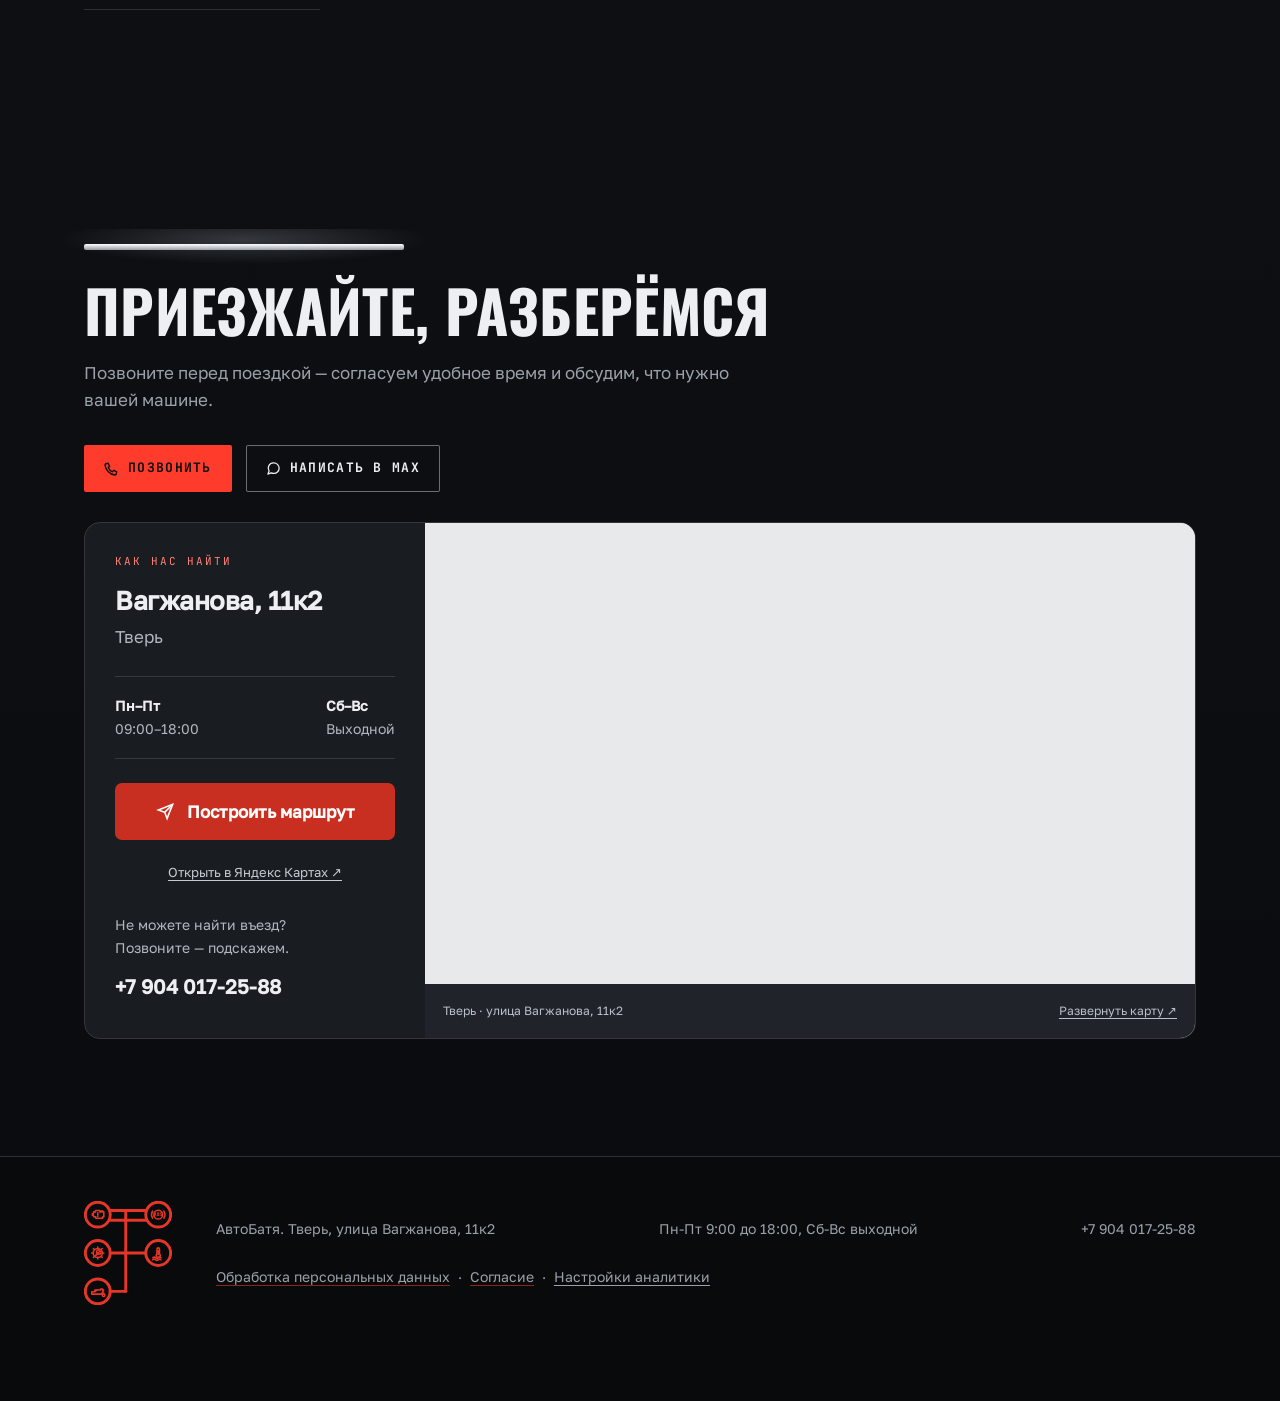
==== commit dafea5db: "Подключить Яндекс Метрику с согласием посетителя" ====
--- a/index.html
+++ b/index.html
@@ -2,12 +2,13 @@
 <html lang="ru">
 <head>
 <meta charset="utf-8">
-<meta http-equiv="Content-Security-Policy" content="default-src 'self'; script-src 'self'; style-src 'self' 'unsafe-inline'; img-src 'self' data:; font-src 'self'; connect-src 'none'; frame-src https://yandex.ru https://yandex.com; object-src 'none'; base-uri 'none'; form-action 'none'">
+<meta http-equiv="Content-Security-Policy" content="default-src 'self'; script-src 'self' https://mc.yandex.ru; style-src 'self' 'unsafe-inline'; img-src 'self' data: https://mc.yandex.ru https://mc.yandex.com; font-src 'self'; connect-src https://mc.yandex.ru https://mc.yandex.com; frame-src https://yandex.ru https://yandex.com; object-src 'none'; base-uri 'none'; form-action 'none'">
 <meta name="referrer" content="strict-origin-when-cross-origin">
 <meta name="viewport" content="width=device-width, initial-scale=1">
 <title>АвтоБатя, автосервис в Твери на Вагжанова 11к2</title>
 <meta name="description" content="Комплексная диагностика, ремонт узлов и агрегатов, подбор автозапчастей. Смету согласуем до начала работ, снятые детали покажем. Тверь, улица Вагжанова 11к2.">
 <meta name="theme-color" content="#0D0F12">
+<link rel="stylesheet" href="assets/metrika.css?v=20260915">
 <meta property="og:type" content="website">
 <meta property="og:title" content="АвтоБатя, автосервис в Твери">
 <meta property="og:description" content="Сначала причина, потом ремонт. Диагностика, ремонт узлов и агрегатов, подбор запчастей. Тверь, Вагжанова 11к2.">
@@ -1543,7 +1544,8 @@
       <!-- Документы обязаны быть доступны с любой страницы: этого требует
            часть 2 статьи 18.1 закона о персональных данных. -->
       <p class="foot__docs"><a href="privacy.html">Обработка персональных данных</a>
-        <span aria-hidden="true">·</span> <a href="consent.html">Согласие</a></p>
+        <span aria-hidden="true">·</span> <a href="consent.html">Согласие</a>
+        <span aria-hidden="true">·</span> <button type="button" class="analytics-settings" data-analytics-settings>Настройки аналитики</button></p>
     </div>
   </div>
 </footer>
@@ -1561,5 +1563,6 @@
 </a>
 
 <script src="assets/site.js?v=20260907-audit1" defer></script>
+<script src="assets/metrika.js?v=20260915" defer></script>
 </body>
 </html>
--- a/assets/metrika.css
+++ b/assets/metrika.css
@@ -0,0 +1,60 @@
+.analytics-consent {
+  position: fixed;
+  z-index: 10000;
+  left: 16px;
+  right: 16px;
+  bottom: max(16px, env(safe-area-inset-bottom));
+  display: flex;
+  align-items: center;
+  justify-content: space-between;
+  gap: 22px;
+  width: min(880px, calc(100% - 32px));
+  margin: 0 auto;
+  padding: 18px 20px;
+  color: #eaf2ff;
+  background: rgba(13, 15, 18, .98);
+  border: 1px solid rgba(255, 255, 255, .18);
+  border-radius: 14px;
+  box-shadow: 0 18px 55px rgba(0, 0, 0, .45);
+  font: 400 15px/1.45 "Golos Text", Arial, sans-serif;
+}
+
+.analytics-consent[hidden] { display: none; }
+.analytics-consent__copy { min-width: 0; }
+.analytics-consent__copy strong { display: block; margin-bottom: 4px; font-size: 16px; }
+.analytics-consent__copy p { margin: 0; color: #bdc7d5; }
+.analytics-consent__copy a { color: #fff; text-underline-offset: 3px; }
+.analytics-consent__actions { display: flex; flex: 0 0 auto; gap: 10px; }
+.analytics-consent button {
+  min-height: 44px;
+  padding: 10px 16px;
+  border: 1px solid transparent;
+  border-radius: 9px;
+  cursor: pointer;
+  font: 600 14px/1.2 "Golos Text", Arial, sans-serif;
+}
+.analytics-consent__accept { color: #fff; background: #ff3b2b; }
+.analytics-consent__accept:hover { background: #ff5548; }
+.analytics-consent__decline { color: #eaf2ff; background: transparent; border-color: rgba(255, 255, 255, .24) !important; }
+.analytics-consent__decline:hover { background: rgba(255, 255, 255, .08); }
+.analytics-settings {
+  padding: 0;
+  color: inherit;
+  background: transparent;
+  border: 0;
+  cursor: pointer;
+  font: inherit;
+  text-decoration: underline;
+  text-decoration-color: currentColor;
+  text-underline-offset: 3px;
+}
+.analytics-settings:hover { color: #fff; }
+
+@media (max-width: 700px) {
+  .analytics-consent { align-items: stretch; flex-direction: column; gap: 14px; padding: 16px; }
+  .analytics-consent__actions { display: grid; grid-template-columns: 1fr 1fr; }
+}
+
+@media (max-width: 420px) {
+  .analytics-consent__actions { grid-template-columns: 1fr; }
+}
